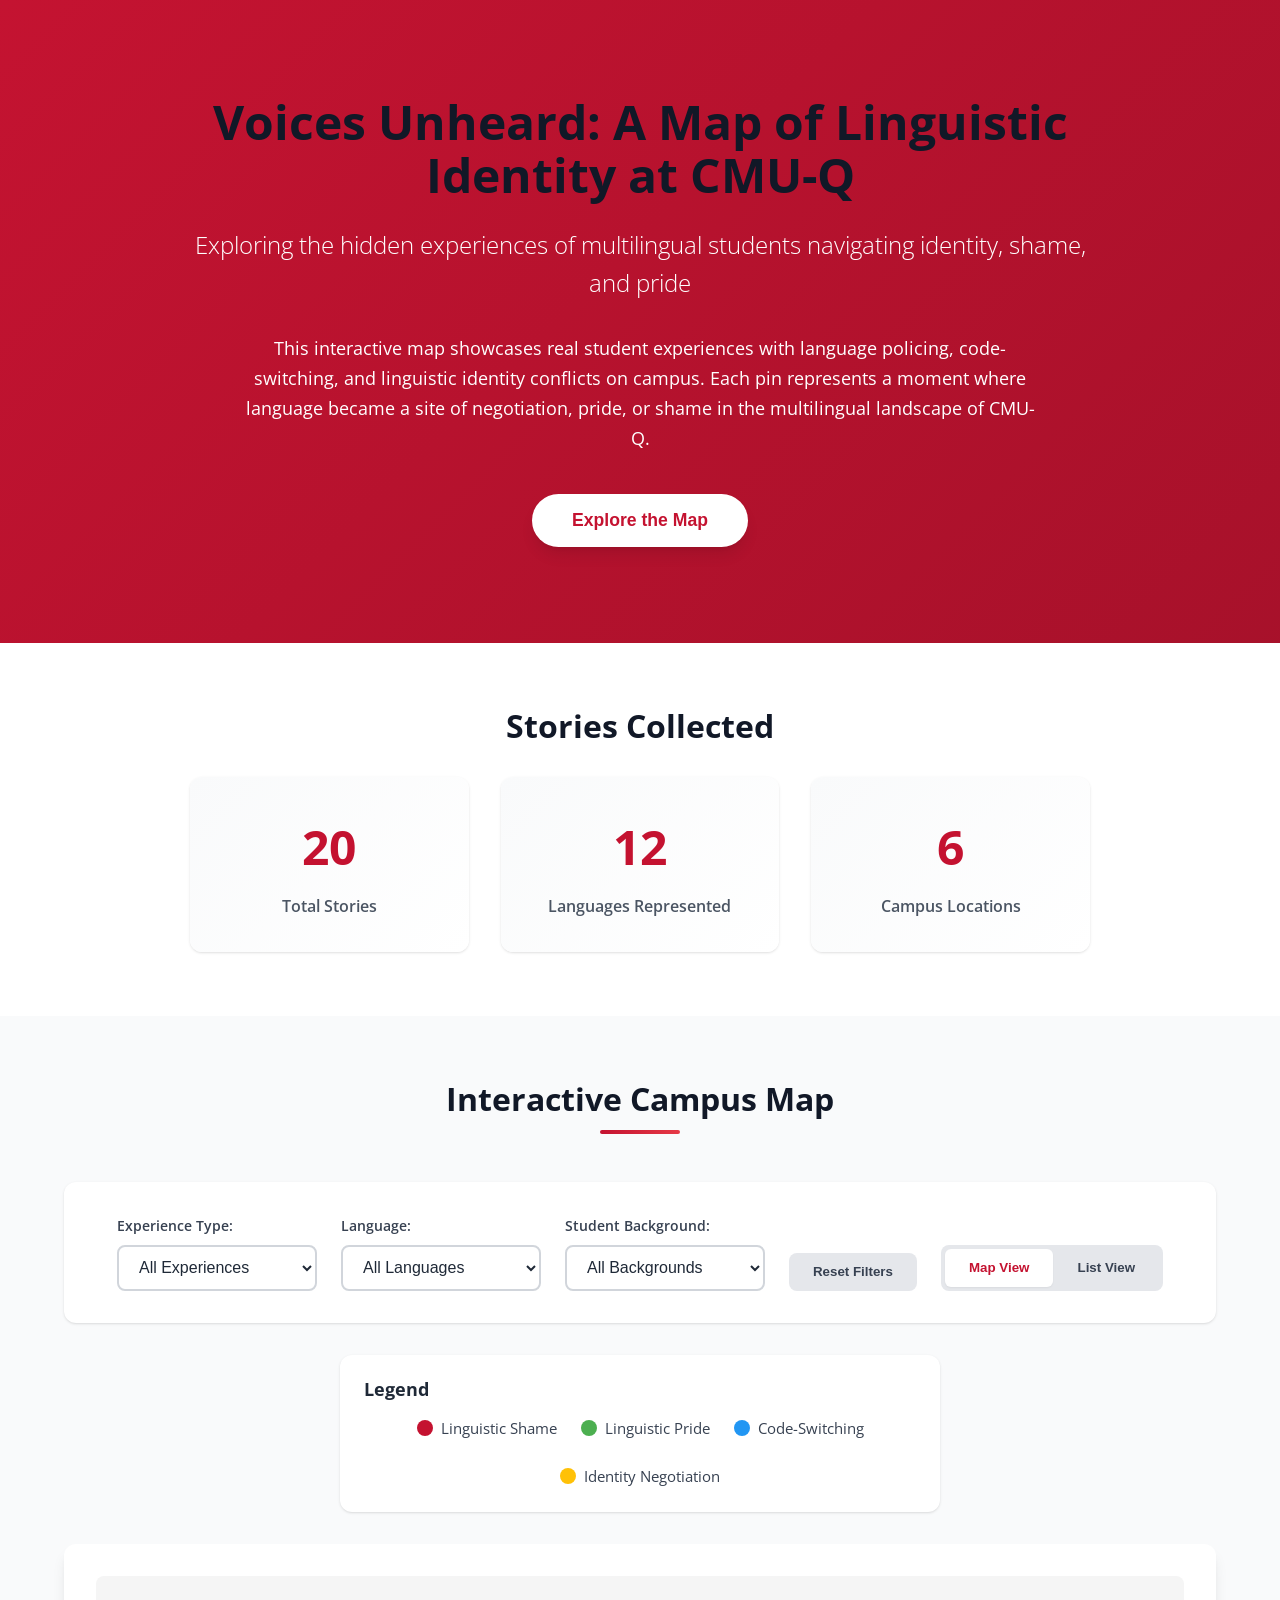
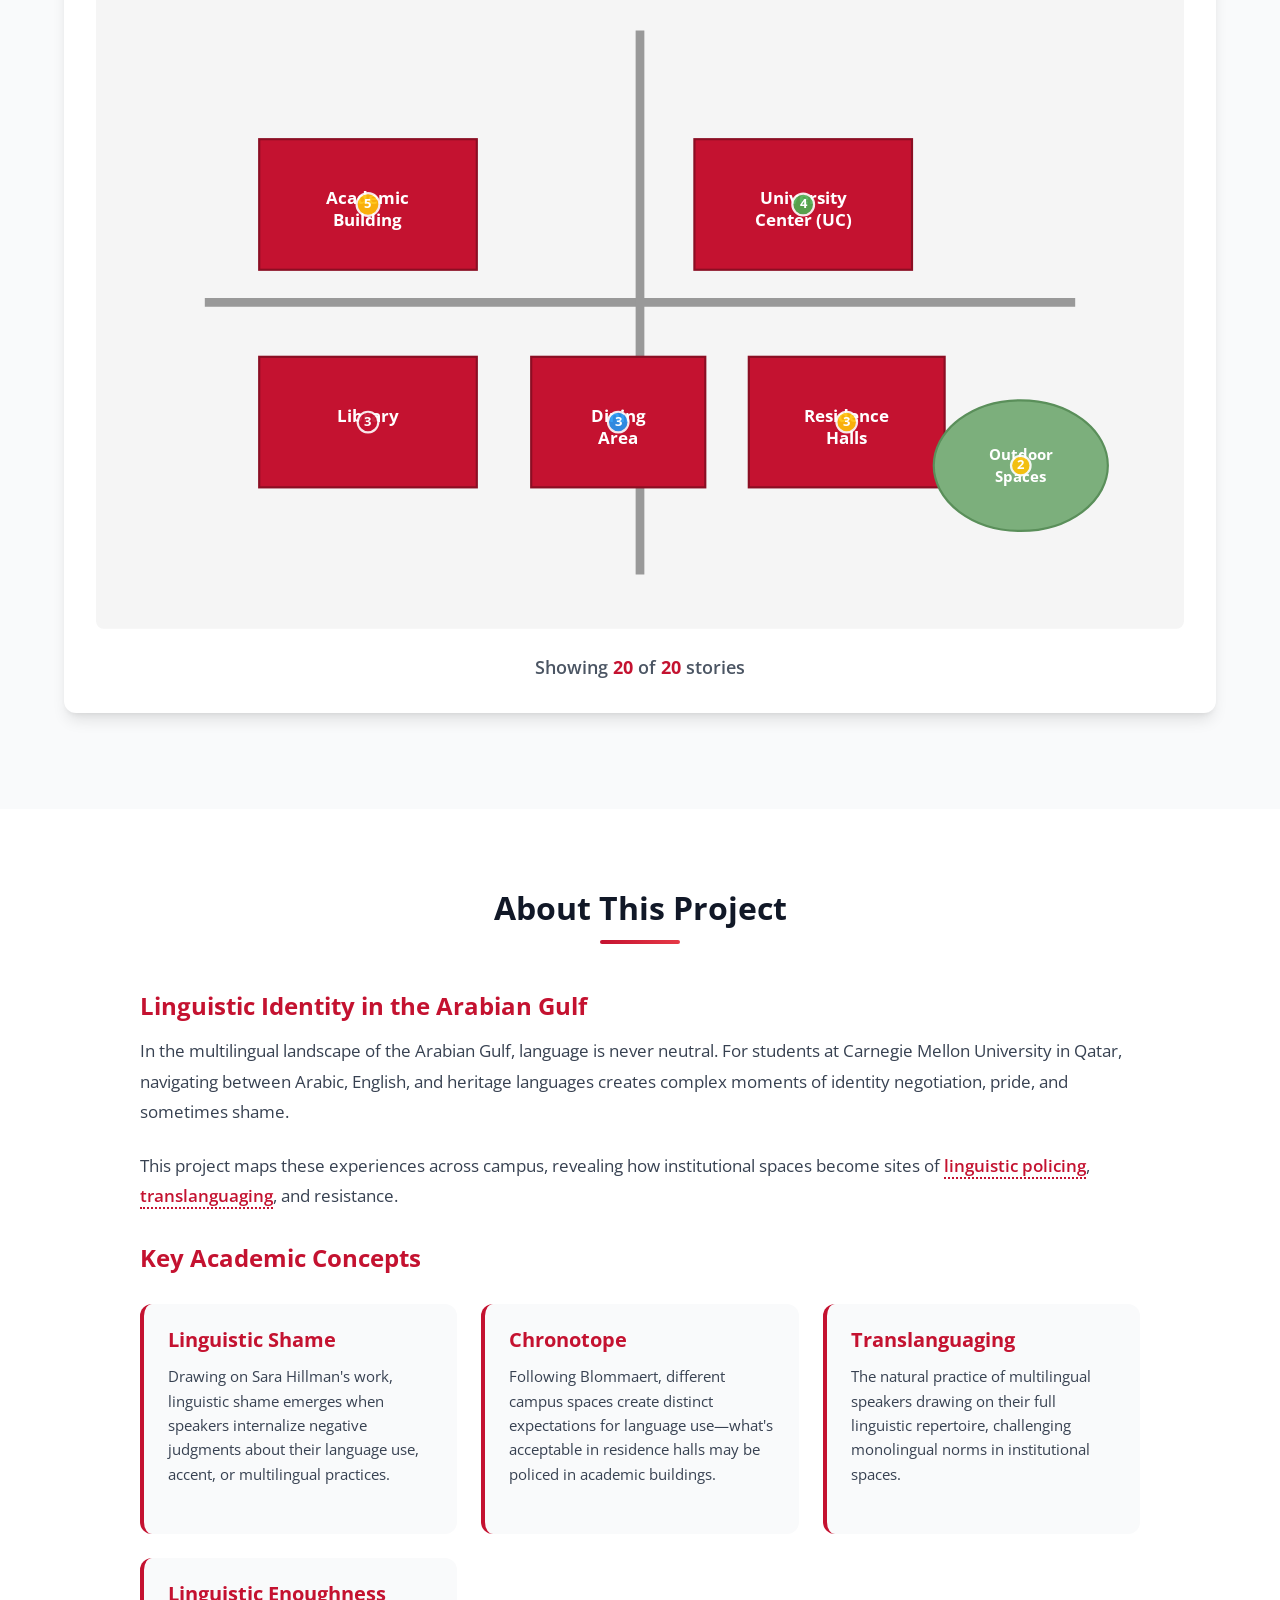
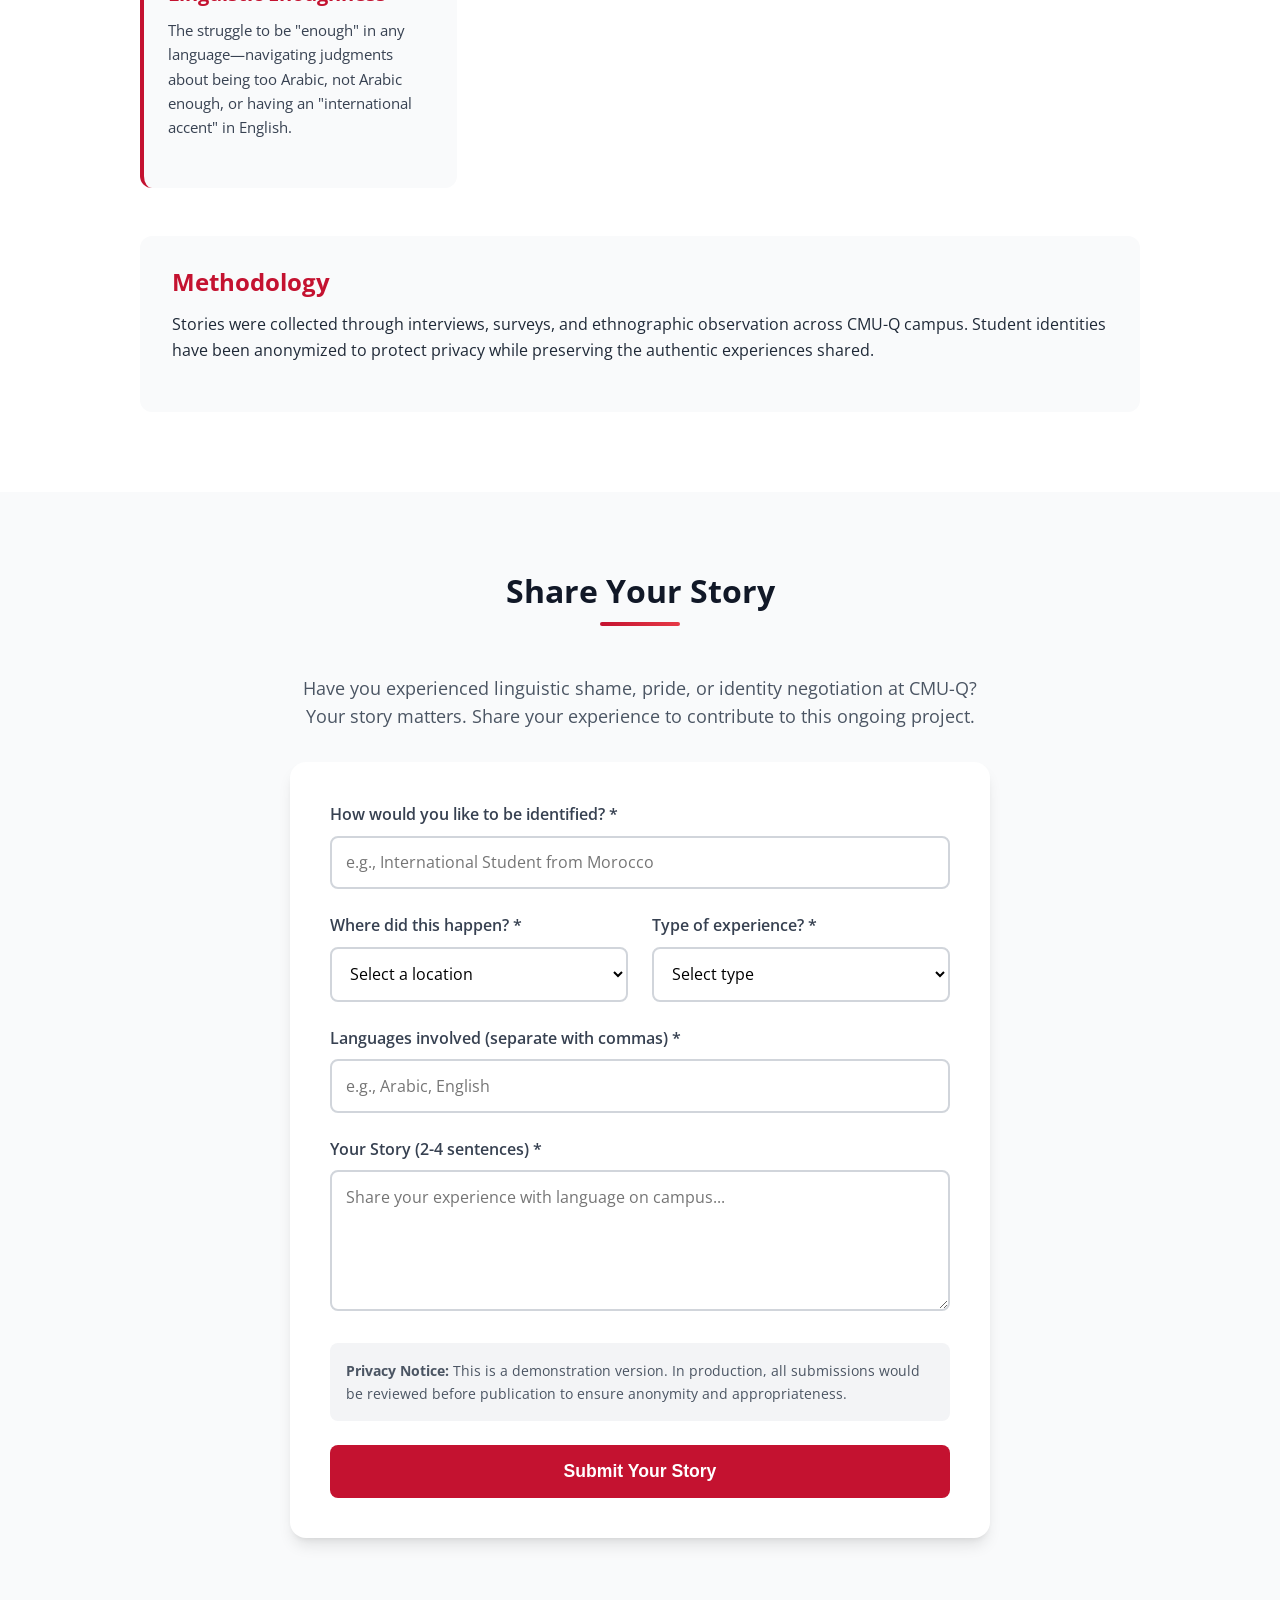
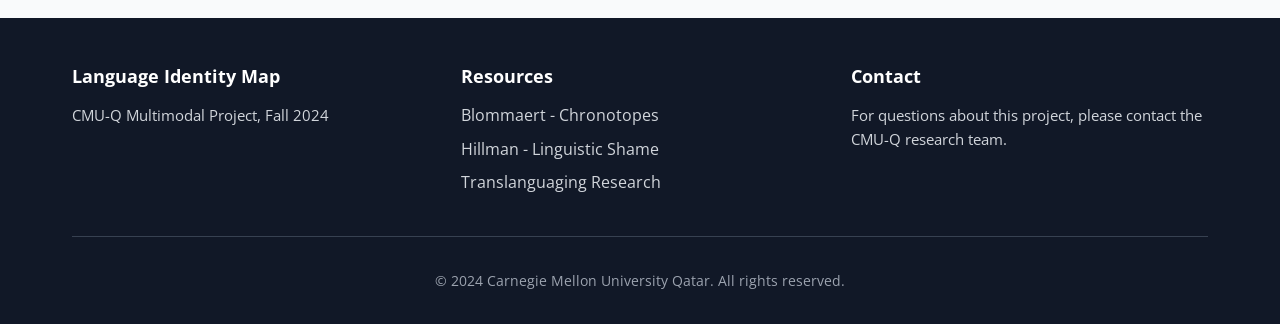
==== index.html @ 2e4d90fe "Add Language Identity Map web application for CMU-Q This interactive web application explores lingui" ====
<!DOCTYPE html>
<html lang="en">
<head>
    <meta charset="UTF-8">
    <meta name="viewport" content="width=device-width, initial-scale=1.0">
    <meta name="description" content="Interactive map exploring linguistic identity, shame, and pride among multilingual students at CMU-Q">
    <title>Language Identity Map - CMU-Q</title>
    <link rel="preconnect" href="https://fonts.googleapis.com">
    <link rel="preconnect" href="https://fonts.gstatic.com" crossorigin>
    <link href="https://fonts.googleapis.com/css2?family=Open+Sans:wght@300;400;600;700&display=swap" rel="stylesheet">
    <link rel="stylesheet" href="css/styles.css">
    <link rel="stylesheet" href="css/animations.css">
</head>
<body>
    <!-- Hero Section -->
    <header class="hero" id="hero">
        <div class="hero-content">
            <h1 class="hero-title fade-in">Voices Unheard: A Map of Linguistic Identity at CMU-Q</h1>
            <p class="hero-subtitle fade-in-delay-1">Exploring the hidden experiences of multilingual students navigating identity, shame, and pride</p>
            <p class="hero-description fade-in-delay-2">
                This interactive map showcases real student experiences with language policing, code-switching,
                and linguistic identity conflicts on campus. Each pin represents a moment where language became
                a site of negotiation, pride, or shame in the multilingual landscape of CMU-Q.
            </p>
            <button class="cta-button fade-in-delay-3" onclick="scrollToMap()" aria-label="Scroll to interactive map">
                Explore the Map
            </button>
        </div>
    </header>

    <!-- Statistics Dashboard -->
    <section class="stats-section">
        <div class="container">
            <h2>Stories Collected</h2>
            <div class="stats-grid">
                <div class="stat-card">
                    <div class="stat-number" id="totalStories">0</div>
                    <div class="stat-label">Total Stories</div>
                </div>
                <div class="stat-card">
                    <div class="stat-number" id="languagesCount">0</div>
                    <div class="stat-label">Languages Represented</div>
                </div>
                <div class="stat-card">
                    <div class="stat-number" id="locationsCount">0</div>
                    <div class="stat-label">Campus Locations</div>
                </div>
            </div>
        </div>
    </section>

    <!-- Main Map Section -->
    <section class="map-section" id="mapSection">
        <div class="container-full">
            <h2 class="section-title">Interactive Campus Map</h2>

            <!-- Filter Controls -->
            <div class="filter-controls">
                <div class="filter-group">
                    <label for="experienceFilter">Experience Type:</label>
                    <select id="experienceFilter" aria-label="Filter by experience type">
                        <option value="all">All Experiences</option>
                        <option value="Linguistic Shame">Linguistic Shame</option>
                        <option value="Linguistic Pride">Linguistic Pride</option>
                        <option value="Code-Switching">Code-Switching</option>
                        <option value="Identity Negotiation">Identity Negotiation</option>
                    </select>
                </div>

                <div class="filter-group">
                    <label for="languageFilter">Language:</label>
                    <select id="languageFilter" aria-label="Filter by language">
                        <option value="all">All Languages</option>
                        <option value="Arabic">Arabic</option>
                        <option value="English">English</option>
                        <option value="Multilingual">Multilingual</option>
                        <option value="Other">Other</option>
                    </select>
                </div>

                <div class="filter-group">
                    <label for="backgroundFilter">Student Background:</label>
                    <select id="backgroundFilter" aria-label="Filter by student background">
                        <option value="all">All Backgrounds</option>
                        <option value="International">International</option>
                        <option value="Qatari">Qatari National</option>
                        <option value="GCC">GCC National</option>
                    </select>
                </div>

                <button class="reset-filters" onclick="resetFilters()" aria-label="Reset all filters">
                    Reset Filters
                </button>

                <div class="view-toggle">
                    <button class="toggle-btn active" onclick="switchView('map')" id="mapViewBtn" aria-label="Map view">
                        Map View
                    </button>
                    <button class="toggle-btn" onclick="switchView('list')" id="listViewBtn" aria-label="List view">
                        List View
                    </button>
                </div>
            </div>

            <!-- Legend -->
            <div class="legend">
                <h3>Legend</h3>
                <div class="legend-items">
                    <div class="legend-item">
                        <span class="legend-dot shame"></span>
                        <span>Linguistic Shame</span>
                    </div>
                    <div class="legend-item">
                        <span class="legend-dot pride"></span>
                        <span>Linguistic Pride</span>
                    </div>
                    <div class="legend-item">
                        <span class="legend-dot switching"></span>
                        <span>Code-Switching</span>
                    </div>
                    <div class="legend-item">
                        <span class="legend-dot negotiation"></span>
                        <span>Identity Negotiation</span>
                    </div>
                </div>
            </div>

            <!-- Map Container -->
            <div class="map-container" id="mapView">
                <svg class="campus-map" viewBox="0 0 1000 600" xmlns="http://www.w3.org/2000/svg" role="img" aria-label="Interactive campus map of CMU-Q">
                    <!-- Background -->
                    <rect width="1000" height="600" fill="#f5f5f5"/>

                    <!-- Pathways -->
                    <path d="M 100 300 L 900 300" stroke="#999" stroke-width="8" fill="none"/>
                    <path d="M 500 50 L 500 550" stroke="#999" stroke-width="8" fill="none"/>

                    <!-- Academic Building -->
                    <g id="location-academic" class="map-location" data-location="Academic Building">
                        <rect x="150" y="150" width="200" height="120" fill="#C41230" stroke="#8B0E23" stroke-width="2"/>
                        <text x="250" y="210" fill="white" text-anchor="middle" font-size="16" font-weight="bold">Academic</text>
                        <text x="250" y="230" fill="white" text-anchor="middle" font-size="16" font-weight="bold">Building</text>
                    </g>

                    <!-- University Center (UC) -->
                    <g id="location-uc" class="map-location" data-location="University Center">
                        <rect x="550" y="150" width="200" height="120" fill="#C41230" stroke="#8B0E23" stroke-width="2"/>
                        <text x="650" y="210" fill="white" text-anchor="middle" font-size="16" font-weight="bold">University</text>
                        <text x="650" y="230" fill="white" text-anchor="middle" font-size="16" font-weight="bold">Center (UC)</text>
                    </g>

                    <!-- Library -->
                    <g id="location-library" class="map-location" data-location="Library">
                        <rect x="150" y="350" width="200" height="120" fill="#C41230" stroke="#8B0E23" stroke-width="2"/>
                        <text x="250" y="410" fill="white" text-anchor="middle" font-size="16" font-weight="bold">Library</text>
                    </g>

                    <!-- Dining Area -->
                    <g id="location-dining" class="map-location" data-location="Dining Area">
                        <rect x="400" y="350" width="160" height="120" fill="#C41230" stroke="#8B0E23" stroke-width="2"/>
                        <text x="480" y="410" fill="white" text-anchor="middle" font-size="16" font-weight="bold">Dining</text>
                        <text x="480" y="430" fill="white" text-anchor="middle" font-size="16" font-weight="bold">Area</text>
                    </g>

                    <!-- Residence Halls -->
                    <g id="location-residence" class="map-location" data-location="Residence Halls">
                        <rect x="600" y="350" width="180" height="120" fill="#C41230" stroke="#8B0E23" stroke-width="2"/>
                        <text x="690" y="410" fill="white" text-anchor="middle" font-size="16" font-weight="bold">Residence</text>
                        <text x="690" y="430" fill="white" text-anchor="middle" font-size="16" font-weight="bold">Halls</text>
                    </g>

                    <!-- Common Outdoor Spaces -->
                    <g id="location-outdoor" class="map-location" data-location="Common Outdoor Spaces">
                        <ellipse cx="850" cy="450" rx="80" ry="60" fill="#7CAF7C" stroke="#5A8F5A" stroke-width="2"/>
                        <text x="850" y="445" fill="white" text-anchor="middle" font-size="14" font-weight="bold">Outdoor</text>
                        <text x="850" y="465" fill="white" text-anchor="middle" font-size="14" font-weight="bold">Spaces</text>
                    </g>

                    <!-- Story pins will be added dynamically by JavaScript -->
                    <g id="story-pins"></g>
                </svg>

                <div class="results-counter" id="resultsCounter">
                    Showing <span id="filteredCount">0</span> of <span id="totalCount">0</span> stories
                </div>
            </div>

            <!-- List View -->
            <div class="list-container hidden" id="listView">
                <div class="story-list" id="storyList"></div>
            </div>
        </div>
    </section>

    <!-- About Section -->
    <section class="about-section" id="aboutSection">
        <div class="container">
            <h2 class="section-title">About This Project</h2>
            <div class="about-content">
                <div class="about-text">
                    <h3>Linguistic Identity in the Arabian Gulf</h3>
                    <p>
                        In the multilingual landscape of the Arabian Gulf, language is never neutral. For students at
                        Carnegie Mellon University in Qatar, navigating between Arabic, English, and heritage languages
                        creates complex moments of identity negotiation, pride, and sometimes shame.
                    </p>
                    <p>
                        This project maps these experiences across campus, revealing how institutional spaces become
                        sites of <span class="tooltip" data-term="linguistic-shame">linguistic policing<span class="tooltip-text">
                        The regulation and surveillance of language use, often resulting in feelings of inadequacy or shame
                        about one's linguistic practices (Hillman, 2019)</span></span>,
                        <span class="tooltip" data-term="translanguaging">translanguaging<span class="tooltip-text">
                        The dynamic practices of multilingual speakers who fluidly move between languages and linguistic
                        resources to communicate meaning</span></span>, and resistance.
                    </p>

                    <h3>Key Academic Concepts</h3>
                    <div class="concept-grid">
                        <div class="concept-card">
                            <h4>Linguistic Shame</h4>
                            <p>Drawing on Sara Hillman's work, linguistic shame emerges when speakers internalize
                            negative judgments about their language use, accent, or multilingual practices.</p>
                        </div>
                        <div class="concept-card">
                            <h4>Chronotope</h4>
                            <p>Following Blommaert, different campus spaces create distinct expectations for language
                            use—what's acceptable in residence halls may be policed in academic buildings.</p>
                        </div>
                        <div class="concept-card">
                            <h4>Translanguaging</h4>
                            <p>The natural practice of multilingual speakers drawing on their full linguistic repertoire,
                            challenging monolingual norms in institutional spaces.</p>
                        </div>
                        <div class="concept-card">
                            <h4>Linguistic Enoughness</h4>
                            <p>The struggle to be "enough" in any language—navigating judgments about being too Arabic,
                            not Arabic enough, or having an "international accent" in English.</p>
                        </div>
                    </div>
                </div>

                <div class="methodology">
                    <h3>Methodology</h3>
                    <p>
                        Stories were collected through interviews, surveys, and ethnographic observation across
                        CMU-Q campus. Student identities have been anonymized to protect privacy while preserving
                        the authentic experiences shared.
                    </p>
                </div>
            </div>
        </div>
    </section>

    <!-- Contribution Section -->
    <section class="contribution-section" id="contributionSection">
        <div class="container">
            <h2 class="section-title">Share Your Story</h2>
            <p class="section-description">
                Have you experienced linguistic shame, pride, or identity negotiation at CMU-Q?
                Your story matters. Share your experience to contribute to this ongoing project.
            </p>

            <form class="contribution-form" id="contributionForm">
                <div class="form-group">
                    <label for="studentProfile">How would you like to be identified? *</label>
                    <input type="text" id="studentProfile" name="studentProfile"
                           placeholder="e.g., International Student from Morocco" required
                           aria-required="true">
                </div>

                <div class="form-row">
                    <div class="form-group">
                        <label for="location">Where did this happen? *</label>
                        <select id="location" name="location" required aria-required="true">
                            <option value="">Select a location</option>
                            <option value="Academic Building">Academic Building</option>
                            <option value="University Center">University Center (UC)</option>
                            <option value="Library">Library</option>
                            <option value="Dining Area">Dining Area</option>
                            <option value="Residence Halls">Residence Halls</option>
                            <option value="Common Outdoor Spaces">Common Outdoor Spaces</option>
                        </select>
                    </div>

                    <div class="form-group">
                        <label for="experienceType">Type of experience? *</label>
                        <select id="experienceType" name="experienceType" required aria-required="true">
                            <option value="">Select type</option>
                            <option value="Linguistic Shame">Linguistic Shame</option>
                            <option value="Linguistic Pride">Linguistic Pride</option>
                            <option value="Code-Switching">Code-Switching</option>
                            <option value="Identity Negotiation">Identity Negotiation</option>
                        </select>
                    </div>
                </div>

                <div class="form-group">
                    <label for="languages">Languages involved (separate with commas) *</label>
                    <input type="text" id="languages" name="languages"
                           placeholder="e.g., Arabic, English" required
                           aria-required="true">
                </div>

                <div class="form-group">
                    <label for="story">Your Story (2-4 sentences) *</label>
                    <textarea id="story" name="story" rows="5"
                              placeholder="Share your experience with language on campus..."
                              required aria-required="true"></textarea>
                </div>

                <div class="privacy-notice">
                    <p><strong>Privacy Notice:</strong> This is a demonstration version. In production, all submissions
                    would be reviewed before publication to ensure anonymity and appropriateness.</p>
                </div>

                <button type="submit" class="submit-button">Submit Your Story</button>
            </form>

            <div class="success-message hidden" id="successMessage">
                <p>✓ Thank you for sharing your story! Your submission has been recorded (demo mode).</p>
            </div>
        </div>
    </section>

    <!-- Story Modal -->
    <div class="modal-overlay hidden" id="modalOverlay" role="dialog" aria-modal="true" aria-labelledby="modalTitle">
        <div class="modal-content">
            <button class="modal-close" onclick="closeModal()" aria-label="Close modal">&times;</button>

            <div class="modal-body" id="modalBody">
                <!-- Story content will be inserted here -->
            </div>

            <div class="modal-navigation">
                <button class="nav-button" id="prevStoryBtn" onclick="navigateStory(-1)" aria-label="Previous story">
                    ← Previous
                </button>
                <span class="story-counter" id="storyCounter">1 of 1</span>
                <button class="nav-button" id="nextStoryBtn" onclick="navigateStory(1)" aria-label="Next story">
                    Next →
                </button>
            </div>
        </div>
    </div>

    <!-- Academic Concept Tooltip -->
    <div class="concept-tooltip hidden" id="conceptTooltip"></div>

    <!-- Footer -->
    <footer class="footer">
        <div class="container">
            <div class="footer-content">
                <div class="footer-section">
                    <h3>Language Identity Map</h3>
                    <p>CMU-Q Multimodal Project, Fall 2024</p>
                </div>
                <div class="footer-section">
                    <h3>Resources</h3>
                    <ul>
                        <li><a href="#" aria-label="Link to Blommaert's work">Blommaert - Chronotopes</a></li>
                        <li><a href="#" aria-label="Link to Hillman's work">Hillman - Linguistic Shame</a></li>
                        <li><a href="#" aria-label="Link to translanguaging research">Translanguaging Research</a></li>
                    </ul>
                </div>
                <div class="footer-section">
                    <h3>Contact</h3>
                    <p>For questions about this project, please contact the CMU-Q research team.</p>
                </div>
            </div>
            <div class="footer-bottom">
                <p>&copy; 2024 Carnegie Mellon University Qatar. All rights reserved.</p>
            </div>
        </div>
    </footer>

    <!-- Scripts -->
    <script src="js/data.js"></script>
    <script src="js/map.js"></script>
    <script src="js/main.js"></script>
</body>
</html>
---- css/styles.css ----
/**
 * Language Identity Map - Main Styles
 * CMU-Q Multimodal Project
 */

/* ===== CSS Variables ===== */
:root {
    --cmu-red: #C41230;
    --cmu-red-dark: #8B0E23;
    --cmu-red-light: #E63946;
    --pride-green: #4CAF50;
    --switching-blue: #2196F3;
    --negotiation-yellow: #FFC107;
    --gray-50: #F9FAFB;
    --gray-100: #F3F4F6;
    --gray-200: #E5E7EB;
    --gray-300: #D1D5DB;
    --gray-400: #9CA3AF;
    --gray-500: #6B7280;
    --gray-600: #4B5563;
    --gray-700: #374151;
    --gray-800: #1F2937;
    --gray-900: #111827;
    --white: #FFFFFF;
    --shadow-sm: 0 1px 2px 0 rgb(0 0 0 / 0.05);
    --shadow: 0 1px 3px 0 rgb(0 0 0 / 0.1), 0 1px 2px -1px rgb(0 0 0 / 0.1);
    --shadow-md: 0 4px 6px -1px rgb(0 0 0 / 0.1), 0 2px 4px -2px rgb(0 0 0 / 0.1);
    --shadow-lg: 0 10px 15px -3px rgb(0 0 0 / 0.1), 0 4px 6px -4px rgb(0 0 0 / 0.1);
    --shadow-xl: 0 20px 25px -5px rgb(0 0 0 / 0.1), 0 8px 10px -6px rgb(0 0 0 / 0.1);
}

/* ===== Reset & Base Styles ===== */
* {
    margin: 0;
    padding: 0;
    box-sizing: border-box;
}

html {
    scroll-behavior: smooth;
    font-size: 16px;
}

body {
    font-family: 'Open Sans', -apple-system, BlinkMacSystemFont, 'Segoe UI', Roboto, sans-serif;
    line-height: 1.6;
    color: var(--gray-800);
    background-color: var(--gray-50);
    overflow-x: hidden;
}

a {
    color: var(--cmu-red);
    text-decoration: none;
    transition: color 0.3s ease;
}

a:hover {
    color: var(--cmu-red-dark);
}

a:focus {
    outline: 2px solid var(--cmu-red);
    outline-offset: 2px;
}

/* ===== Typography ===== */
h1, h2, h3, h4, h5, h6 {
    font-weight: 700;
    line-height: 1.2;
    margin-bottom: 1rem;
    color: var(--gray-900);
}

h1 {
    font-size: 2.5rem;
}

h2 {
    font-size: 2rem;
}

h3 {
    font-size: 1.5rem;
}

h4 {
    font-size: 1.25rem;
}

p {
    margin-bottom: 1rem;
}

/* ===== Containers ===== */
.container {
    max-width: 1200px;
    margin: 0 auto;
    padding: 0 2rem;
}

.container-full {
    max-width: 1400px;
    margin: 0 auto;
    padding: 0 2rem;
}

/* ===== Utility Classes ===== */
.hidden {
    display: none !important;
}

.section-title {
    text-align: center;
    margin-bottom: 3rem;
    color: var(--gray-900);
    position: relative;
    padding-bottom: 1rem;
}

.section-title::after {
    content: '';
    position: absolute;
    bottom: 0;
    left: 50%;
    transform: translateX(-50%);
    width: 80px;
    height: 4px;
    background: linear-gradient(90deg, var(--cmu-red), var(--cmu-red-light));
    border-radius: 2px;
}

.section-description {
    text-align: center;
    max-width: 700px;
    margin: 0 auto 2rem;
    font-size: 1.1rem;
    color: var(--gray-600);
}

/* ===== Hero Section ===== */
.hero {
    background: linear-gradient(135deg, var(--cmu-red) 0%, var(--cmu-red-dark) 100%);
    color: var(--white);
    padding: 6rem 2rem;
    text-align: center;
    min-height: 70vh;
    display: flex;
    align-items: center;
    justify-content: center;
    position: relative;
    overflow: hidden;
}

.hero::before {
    content: '';
    position: absolute;
    top: 0;
    left: 0;
    right: 0;
    bottom: 0;
    background: url('data:image/svg+xml,<svg xmlns="http://www.w3.org/2000/svg" viewBox="0 0 1200 600"><rect fill="rgba(255,255,255,0.03)" width="100%" height="100%"/></svg>');
    opacity: 0.1;
}

.hero-content {
    max-width: 900px;
    position: relative;
    z-index: 1;
}

.hero-title {
    font-size: 3rem;
    margin-bottom: 1.5rem;
    font-weight: 700;
    line-height: 1.1;
}

.hero-subtitle {
    font-size: 1.5rem;
    margin-bottom: 2rem;
    font-weight: 300;
    opacity: 0.95;
}

.hero-description {
    font-size: 1.1rem;
    margin-bottom: 2.5rem;
    line-height: 1.7;
    opacity: 0.9;
    max-width: 800px;
    margin-left: auto;
    margin-right: auto;
}

.cta-button {
    background-color: var(--white);
    color: var(--cmu-red);
    padding: 1rem 2.5rem;
    font-size: 1.1rem;
    font-weight: 600;
    border: none;
    border-radius: 50px;
    cursor: pointer;
    transition: all 0.3s ease;
    box-shadow: var(--shadow-lg);
}

.cta-button:hover {
    transform: translateY(-2px);
    box-shadow: var(--shadow-xl);
    background-color: var(--gray-100);
}

.cta-button:focus {
    outline: 2px solid var(--white);
    outline-offset: 4px;
}

/* ===== Statistics Section ===== */
.stats-section {
    background-color: var(--white);
    padding: 4rem 2rem;
    box-shadow: var(--shadow-sm);
}

.stats-section h2 {
    text-align: center;
    margin-bottom: 2rem;
}

.stats-grid {
    display: grid;
    grid-template-columns: repeat(auto-fit, minmax(200px, 1fr));
    gap: 2rem;
    max-width: 900px;
    margin: 0 auto;
}

.stat-card {
    text-align: center;
    padding: 2rem;
    background: linear-gradient(135deg, var(--gray-50), var(--white));
    border-radius: 12px;
    box-shadow: var(--shadow);
    transition: transform 0.3s ease, box-shadow 0.3s ease;
}

.stat-card:hover {
    transform: translateY(-5px);
    box-shadow: var(--shadow-lg);
}

.stat-number {
    font-size: 3rem;
    font-weight: 700;
    color: var(--cmu-red);
    margin-bottom: 0.5rem;
}

.stat-label {
    font-size: 1rem;
    color: var(--gray-600);
    font-weight: 600;
}

/* ===== Map Section ===== */
.map-section {
    padding: 4rem 2rem;
    background-color: var(--gray-50);
}

/* Filter Controls */
.filter-controls {
    display: flex;
    flex-wrap: wrap;
    gap: 1.5rem;
    align-items: flex-end;
    justify-content: center;
    margin-bottom: 2rem;
    padding: 2rem;
    background-color: var(--white);
    border-radius: 12px;
    box-shadow: var(--shadow);
}

.filter-group {
    display: flex;
    flex-direction: column;
    gap: 0.5rem;
}

.filter-group label {
    font-size: 0.9rem;
    font-weight: 600;
    color: var(--gray-700);
}

.filter-group select {
    padding: 0.7rem 1rem;
    border: 2px solid var(--gray-300);
    border-radius: 8px;
    font-size: 1rem;
    background-color: var(--white);
    color: var(--gray-800);
    cursor: pointer;
    transition: border-color 0.3s ease;
    min-width: 200px;
}

.filter-group select:focus {
    outline: none;
    border-color: var(--cmu-red);
}

.reset-filters {
    padding: 0.7rem 1.5rem;
    background-color: var(--gray-200);
    color: var(--gray-700);
    border: none;
    border-radius: 8px;
    font-weight: 600;
    cursor: pointer;
    transition: all 0.3s ease;
}

.reset-filters:hover {
    background-color: var(--gray-300);
}

.view-toggle {
    display: flex;
    gap: 0;
    background-color: var(--gray-200);
    border-radius: 8px;
    padding: 0.25rem;
}

.toggle-btn {
    padding: 0.7rem 1.5rem;
    border: none;
    background-color: transparent;
    color: var(--gray-700);
    font-weight: 600;
    cursor: pointer;
    border-radius: 6px;
    transition: all 0.3s ease;
}

.toggle-btn.active {
    background-color: var(--white);
    color: var(--cmu-red);
    box-shadow: var(--shadow-sm);
}

/* Legend */
.legend {
    background-color: var(--white);
    padding: 1.5rem;
    border-radius: 12px;
    box-shadow: var(--shadow);
    margin-bottom: 2rem;
    max-width: 600px;
    margin-left: auto;
    margin-right: auto;
}

.legend h3 {
    font-size: 1.1rem;
    margin-bottom: 1rem;
    color: var(--gray-800);
}

.legend-items {
    display: flex;
    flex-wrap: wrap;
    gap: 1.5rem;
    justify-content: center;
}

.legend-item {
    display: flex;
    align-items: center;
    gap: 0.5rem;
    font-size: 0.95rem;
    color: var(--gray-700);
}

.legend-dot {
    width: 16px;
    height: 16px;
    border-radius: 50%;
    display: inline-block;
}

.legend-dot.shame {
    background-color: var(--cmu-red);
}

.legend-dot.pride {
    background-color: var(--pride-green);
}

.legend-dot.switching {
    background-color: var(--switching-blue);
}

.legend-dot.negotiation {
    background-color: var(--negotiation-yellow);
}

/* Map Container */
.map-container {
    background-color: var(--white);
    border-radius: 12px;
    box-shadow: var(--shadow-lg);
    padding: 2rem;
    margin-bottom: 2rem;
}

.campus-map {
    width: 100%;
    max-width: 1200px;
    height: auto;
    margin: 0 auto;
    display: block;
    border-radius: 8px;
}

.map-location {
    cursor: pointer;
    transition: all 0.3s ease;
}

.map-location:hover rect,
.map-location:hover ellipse {
    filter: brightness(1.1);
    stroke-width: 4;
}

.map-location:focus {
    outline: 3px solid var(--cmu-red);
    outline-offset: 2px;
}

/* Story Pins */
.story-pin {
    cursor: pointer;
    transition: all 0.3s ease;
}

.story-pin circle {
    transition: all 0.3s ease;
}

.story-pin:hover circle {
    r: 12;
    filter: brightness(1.2);
}

.story-pin text {
    pointer-events: none;
}

/* Results Counter */
.results-counter {
    text-align: center;
    margin-top: 1.5rem;
    font-size: 1.1rem;
    color: var(--gray-600);
    font-weight: 600;
}

.results-counter span {
    color: var(--cmu-red);
    font-weight: 700;
}

/* ===== List View ===== */
.list-container {
    background-color: var(--white);
    border-radius: 12px;
    box-shadow: var(--shadow-lg);
    padding: 2rem;
}

.story-list {
    display: grid;
    grid-template-columns: repeat(auto-fill, minmax(350px, 1fr));
    gap: 1.5rem;
}

.story-card {
    background-color: var(--white);
    border: 2px solid var(--gray-200);
    border-radius: 12px;
    padding: 1.5rem;
    cursor: pointer;
    transition: all 0.3s ease;
    position: relative;
    overflow: hidden;
}

.story-card::before {
    content: '';
    position: absolute;
    top: 0;
    left: 0;
    width: 4px;
    height: 100%;
    background-color: var(--cmu-red);
    transition: width 0.3s ease;
}

.story-card.pride::before {
    background-color: var(--pride-green);
}

.story-card.switching::before {
    background-color: var(--switching-blue);
}

.story-card.negotiation::before {
    background-color: var(--negotiation-yellow);
}

.story-card:hover {
    transform: translateY(-3px);
    box-shadow: var(--shadow-lg);
    border-color: var(--gray-300);
}

.story-card:hover::before {
    width: 8px;
}

.story-card-header {
    margin-bottom: 1rem;
}

.story-profile {
    font-weight: 600;
    color: var(--gray-800);
    margin-bottom: 0.5rem;
}

.story-meta {
    display: flex;
    flex-wrap: wrap;
    gap: 0.5rem;
    margin-bottom: 1rem;
}

.story-tag {
    display: inline-block;
    padding: 0.25rem 0.75rem;
    background-color: var(--gray-100);
    color: var(--gray-700);
    border-radius: 20px;
    font-size: 0.85rem;
    font-weight: 600;
}

.story-tag.type {
    background-color: var(--cmu-red);
    color: var(--white);
}

.story-tag.type.pride {
    background-color: var(--pride-green);
}

.story-tag.type.switching {
    background-color: var(--switching-blue);
}

.story-tag.type.negotiation {
    background-color: var(--negotiation-yellow);
    color: var(--gray-800);
}

.story-location {
    font-size: 0.9rem;
    color: var(--gray-500);
    margin-bottom: 1rem;
    display: flex;
    align-items: center;
    gap: 0.5rem;
}

.story-text {
    font-size: 0.95rem;
    color: var(--gray-700);
    line-height: 1.6;
}

/* ===== Modal ===== */
.modal-overlay {
    position: fixed;
    top: 0;
    left: 0;
    right: 0;
    bottom: 0;
    background-color: rgba(0, 0, 0, 0.7);
    display: flex;
    align-items: center;
    justify-content: center;
    z-index: 1000;
    padding: 2rem;
}

.modal-content {
    background-color: var(--white);
    border-radius: 16px;
    max-width: 700px;
    width: 100%;
    max-height: 90vh;
    overflow-y: auto;
    position: relative;
    box-shadow: var(--shadow-xl);
}

.modal-close {
    position: absolute;
    top: 1rem;
    right: 1rem;
    background: none;
    border: none;
    font-size: 2rem;
    color: var(--gray-400);
    cursor: pointer;
    width: 40px;
    height: 40px;
    display: flex;
    align-items: center;
    justify-content: center;
    border-radius: 50%;
    transition: all 0.3s ease;
}

.modal-close:hover {
    background-color: var(--gray-100);
    color: var(--gray-700);
}

.modal-body {
    padding: 2.5rem;
}

.modal-profile {
    font-size: 1.2rem;
    font-weight: 700;
    color: var(--gray-900);
    margin-bottom: 1rem;
}

.modal-meta {
    display: flex;
    flex-wrap: wrap;
    gap: 0.75rem;
    margin-bottom: 1.5rem;
}

.modal-story {
    font-size: 1.1rem;
    line-height: 1.8;
    color: var(--gray-800);
    margin-bottom: 1.5rem;
    padding: 1.5rem;
    background-color: var(--gray-50);
    border-radius: 8px;
    border-left: 4px solid var(--cmu-red);
}

.modal-concept {
    font-size: 0.95rem;
    color: var(--gray-600);
    font-style: italic;
    padding: 1rem;
    background-color: var(--gray-100);
    border-radius: 8px;
}

.modal-navigation {
    display: flex;
    align-items: center;
    justify-content: space-between;
    padding: 1.5rem 2.5rem;
    border-top: 1px solid var(--gray-200);
    background-color: var(--gray-50);
}

.nav-button {
    padding: 0.75rem 1.5rem;
    background-color: var(--cmu-red);
    color: var(--white);
    border: none;
    border-radius: 8px;
    font-weight: 600;
    cursor: pointer;
    transition: all 0.3s ease;
}

.nav-button:hover:not(:disabled) {
    background-color: var(--cmu-red-dark);
    transform: translateX(0);
}

.nav-button:disabled {
    opacity: 0.3;
    cursor: not-allowed;
}

.story-counter {
    font-size: 0.95rem;
    color: var(--gray-600);
    font-weight: 600;
}

/* ===== About Section ===== */
.about-section {
    padding: 5rem 2rem;
    background-color: var(--white);
}

.about-content {
    max-width: 1000px;
    margin: 0 auto;
}

.about-text h3 {
    color: var(--cmu-red);
    margin-top: 2rem;
    margin-bottom: 1rem;
}

.about-text p {
    font-size: 1.05rem;
    line-height: 1.8;
    color: var(--gray-700);
    margin-bottom: 1.5rem;
}

/* Tooltip */
.tooltip {
    position: relative;
    color: var(--cmu-red);
    font-weight: 600;
    border-bottom: 2px dotted var(--cmu-red);
    cursor: help;
}

.tooltip-text {
    visibility: hidden;
    width: 300px;
    background-color: var(--gray-900);
    color: var(--white);
    text-align: left;
    border-radius: 8px;
    padding: 1rem;
    position: absolute;
    z-index: 100;
    bottom: 125%;
    left: 50%;
    margin-left: -150px;
    opacity: 0;
    transition: opacity 0.3s ease;
    font-size: 0.9rem;
    line-height: 1.5;
    font-weight: 400;
    box-shadow: var(--shadow-xl);
}

.tooltip-text::after {
    content: "";
    position: absolute;
    top: 100%;
    left: 50%;
    margin-left: -5px;
    border-width: 5px;
    border-style: solid;
    border-color: var(--gray-900) transparent transparent transparent;
}

.tooltip:hover .tooltip-text {
    visibility: visible;
    opacity: 1;
}

/* Concept Grid */
.concept-grid {
    display: grid;
    grid-template-columns: repeat(auto-fit, minmax(250px, 1fr));
    gap: 1.5rem;
    margin-top: 2rem;
}

.concept-card {
    background-color: var(--gray-50);
    padding: 1.5rem;
    border-radius: 12px;
    border-left: 4px solid var(--cmu-red);
    transition: all 0.3s ease;
}

.concept-card:hover {
    transform: translateY(-3px);
    box-shadow: var(--shadow-md);
}

.concept-card h4 {
    color: var(--cmu-red);
    margin-bottom: 0.75rem;
}

.concept-card p {
    font-size: 0.95rem;
    color: var(--gray-700);
    line-height: 1.6;
}

.methodology {
    margin-top: 3rem;
    padding: 2rem;
    background-color: var(--gray-50);
    border-radius: 12px;
}

.methodology h3 {
    color: var(--cmu-red);
    margin-bottom: 1rem;
}

/* ===== Contribution Section ===== */
.contribution-section {
    padding: 5rem 2rem;
    background-color: var(--gray-50);
}

.contribution-form {
    max-width: 700px;
    margin: 0 auto;
    background-color: var(--white);
    padding: 2.5rem;
    border-radius: 16px;
    box-shadow: var(--shadow-lg);
}

.form-group {
    margin-bottom: 1.5rem;
}

.form-row {
    display: grid;
    grid-template-columns: 1fr 1fr;
    gap: 1.5rem;
}

.form-group label {
    display: block;
    margin-bottom: 0.5rem;
    font-weight: 600;
    color: var(--gray-700);
}

.form-group input,
.form-group select,
.form-group textarea {
    width: 100%;
    padding: 0.85rem;
    border: 2px solid var(--gray-300);
    border-radius: 8px;
    font-size: 1rem;
    font-family: inherit;
    transition: border-color 0.3s ease;
    background-color: var(--white);
}

.form-group input:focus,
.form-group select:focus,
.form-group textarea:focus {
    outline: none;
    border-color: var(--cmu-red);
}

.form-group textarea {
    resize: vertical;
    min-height: 120px;
}

.privacy-notice {
    background-color: var(--gray-100);
    padding: 1rem;
    border-radius: 8px;
    margin-bottom: 1.5rem;
}

.privacy-notice p {
    font-size: 0.9rem;
    color: var(--gray-600);
    margin: 0;
}

.submit-button {
    width: 100%;
    padding: 1rem;
    background-color: var(--cmu-red);
    color: var(--white);
    border: none;
    border-radius: 8px;
    font-size: 1.1rem;
    font-weight: 600;
    cursor: pointer;
    transition: all 0.3s ease;
}

.submit-button:hover {
    background-color: var(--cmu-red-dark);
    transform: translateY(-2px);
    box-shadow: var(--shadow-lg);
}

.success-message {
    max-width: 700px;
    margin: 2rem auto 0;
    padding: 1.5rem;
    background-color: var(--pride-green);
    color: var(--white);
    border-radius: 8px;
    text-align: center;
    font-weight: 600;
    box-shadow: var(--shadow-md);
}

/* ===== Footer ===== */
.footer {
    background-color: var(--gray-900);
    color: var(--gray-300);
    padding: 3rem 2rem 1rem;
}

.footer-content {
    display: grid;
    grid-template-columns: repeat(auto-fit, minmax(250px, 1fr));
    gap: 2rem;
    max-width: 1200px;
    margin: 0 auto 2rem;
}

.footer-section h3 {
    color: var(--white);
    font-size: 1.1rem;
    margin-bottom: 1rem;
}

.footer-section p {
    font-size: 0.95rem;
    line-height: 1.6;
}

.footer-section ul {
    list-style: none;
}

.footer-section ul li {
    margin-bottom: 0.5rem;
}

.footer-section a {
    color: var(--gray-300);
    transition: color 0.3s ease;
}

.footer-section a:hover {
    color: var(--cmu-red-light);
}

.footer-bottom {
    text-align: center;
    padding-top: 2rem;
    border-top: 1px solid var(--gray-700);
}

.footer-bottom p {
    font-size: 0.9rem;
    color: var(--gray-400);
}

/* ===== Responsive Design ===== */
@media (max-width: 1024px) {
    .hero-title {
        font-size: 2.5rem;
    }

    .hero-subtitle {
        font-size: 1.3rem;
    }
}

@media (max-width: 768px) {
    .hero {
        padding: 4rem 1.5rem;
        min-height: 60vh;
    }

    .hero-title {
        font-size: 2rem;
    }

    .hero-subtitle {
        font-size: 1.1rem;
    }

    .hero-description {
        font-size: 1rem;
    }

    .stats-grid {
        grid-template-columns: 1fr;
        gap: 1rem;
    }

    .filter-controls {
        flex-direction: column;
        align-items: stretch;
    }

    .filter-group select {
        min-width: 100%;
    }

    .form-row {
        grid-template-columns: 1fr;
    }

    .story-list {
        grid-template-columns: 1fr;
    }

    .concept-grid {
        grid-template-columns: 1fr;
    }

    .modal-content {
        margin: 1rem;
    }

    .modal-body {
        padding: 2rem 1.5rem;
    }

    .modal-navigation {
        flex-direction: column;
        gap: 1rem;
        padding: 1rem;
    }

    .nav-button {
        width: 100%;
    }

    h1 {
        font-size: 2rem;
    }

    h2 {
        font-size: 1.75rem;
    }
}

@media (max-width: 480px) {
    .container,
    .container-full {
        padding: 0 1rem;
    }

    .hero-title {
        font-size: 1.75rem;
    }

    .cta-button {
        padding: 0.85rem 2rem;
        font-size: 1rem;
    }

    .section-title {
        font-size: 1.5rem;
    }
}

/* ===== Accessibility ===== */
@media (prefers-reduced-motion: reduce) {
    *,
    *::before,
    *::after {
        animation-duration: 0.01ms !important;
        animation-iteration-count: 1 !important;
        transition-duration: 0.01ms !important;
    }
}

/* Focus visible for keyboard navigation */
*:focus-visible {
    outline: 2px solid var(--cmu-red);
    outline-offset: 2px;
}

/* High contrast mode support */
@media (prefers-contrast: high) {
    :root {
        --gray-300: #999;
        --gray-400: #777;
    }
}
---- css/animations.css ----
/**
 * Language Identity Map - Animations
 * Smooth transitions and micro-interactions
 */

/* ===== Fade In Animations ===== */
@keyframes fadeIn {
    from {
        opacity: 0;
        transform: translateY(20px);
    }
    to {
        opacity: 1;
        transform: translateY(0);
    }
}

@keyframes fadeInScale {
    from {
        opacity: 0;
        transform: scale(0.95);
    }
    to {
        opacity: 1;
        transform: scale(1);
    }
}

@keyframes slideInFromLeft {
    from {
        opacity: 0;
        transform: translateX(-30px);
    }
    to {
        opacity: 1;
        transform: translateX(0);
    }
}

@keyframes slideInFromRight {
    from {
        opacity: 0;
        transform: translateX(30px);
    }
    to {
        opacity: 1;
        transform: translateX(0);
    }
}

/* Hero Section Animations */
.fade-in {
    animation: fadeIn 1s ease-out forwards;
}

.fade-in-delay-1 {
    animation: fadeIn 1s ease-out 0.2s forwards;
    opacity: 0;
}

.fade-in-delay-2 {
    animation: fadeIn 1s ease-out 0.4s forwards;
    opacity: 0;
}

.fade-in-delay-3 {
    animation: fadeIn 1s ease-out 0.6s forwards;
    opacity: 0;
}

/* ===== Pulse Animation for Story Pins ===== */
@keyframes pulse {
    0%, 100% {
        opacity: 1;
        transform: scale(1);
    }
    50% {
        opacity: 0.7;
        transform: scale(1.1);
    }
}

.story-pin circle {
    animation: pulse 2s ease-in-out infinite;
}

.story-pin:hover circle {
    animation: none;
}

/* ===== Modal Animations ===== */
@keyframes modalFadeIn {
    from {
        opacity: 0;
    }
    to {
        opacity: 1;
    }
}

@keyframes modalSlideIn {
    from {
        opacity: 0;
        transform: translateY(-50px) scale(0.9);
    }
    to {
        opacity: 1;
        transform: translateY(0) scale(1);
    }
}

.modal-overlay {
    animation: modalFadeIn 0.3s ease-out;
}

.modal-content {
    animation: modalSlideIn 0.4s cubic-bezier(0.34, 1.56, 0.64, 1);
}

/* Modal Exit Animation */
.modal-overlay.closing {
    animation: modalFadeOut 0.3s ease-out forwards;
}

.modal-overlay.closing .modal-content {
    animation: modalSlideOut 0.3s ease-out forwards;
}

@keyframes modalFadeOut {
    from {
        opacity: 1;
    }
    to {
        opacity: 0;
    }
}

@keyframes modalSlideOut {
    from {
        opacity: 1;
        transform: translateY(0) scale(1);
    }
    to {
        opacity: 0;
        transform: translateY(-50px) scale(0.9);
    }
}

/* ===== Scroll Reveal Animations ===== */
.scroll-reveal {
    opacity: 0;
    transform: translateY(30px);
    transition: opacity 0.6s ease, transform 0.6s ease;
}

.scroll-reveal.revealed {
    opacity: 1;
    transform: translateY(0);
}

/* ===== Button Hover Effects ===== */
@keyframes buttonPress {
    0% {
        transform: scale(1);
    }
    50% {
        transform: scale(0.95);
    }
    100% {
        transform: scale(1);
    }
}

button:active {
    animation: buttonPress 0.2s ease;
}

/* ===== Shimmer Effect for Loading ===== */
@keyframes shimmer {
    0% {
        background-position: -1000px 0;
    }
    100% {
        background-position: 1000px 0;
    }
}

.shimmer {
    background: linear-gradient(
        to right,
        #f0f0f0 0%,
        #f8f8f8 20%,
        #f0f0f0 40%,
        #f0f0f0 100%
    );
    background-size: 1000px 100%;
    animation: shimmer 2s linear infinite;
}

/* ===== Story Card Entrance ===== */
.story-card {
    animation: fadeInScale 0.5s ease-out backwards;
}

.story-card:nth-child(1) { animation-delay: 0s; }
.story-card:nth-child(2) { animation-delay: 0.1s; }
.story-card:nth-child(3) { animation-delay: 0.2s; }
.story-card:nth-child(4) { animation-delay: 0.3s; }
.story-card:nth-child(5) { animation-delay: 0.4s; }
.story-card:nth-child(6) { animation-delay: 0.5s; }

/* ===== Number Counter Animation ===== */
@keyframes countUp {
    from {
        opacity: 0;
        transform: translateY(10px);
    }
    to {
        opacity: 1;
        transform: translateY(0);
    }
}

.stat-number {
    animation: countUp 0.8s ease-out;
}

/* ===== Pin Drop Animation ===== */
@keyframes pinDrop {
    0% {
        opacity: 0;
        transform: translateY(-20px);
    }
    50% {
        transform: translateY(5px);
    }
    100% {
        opacity: 1;
        transform: translateY(0);
    }
}

.story-pin {
    animation: pinDrop 0.6s cubic-bezier(0.34, 1.56, 0.64, 1) backwards;
}

/* Stagger pin animations */
.story-pin:nth-child(1) { animation-delay: 0.1s; }
.story-pin:nth-child(2) { animation-delay: 0.15s; }
.story-pin:nth-child(3) { animation-delay: 0.2s; }
.story-pin:nth-child(4) { animation-delay: 0.25s; }
.story-pin:nth-child(5) { animation-delay: 0.3s; }
.story-pin:nth-child(6) { animation-delay: 0.35s; }
.story-pin:nth-child(7) { animation-delay: 0.4s; }
.story-pin:nth-child(8) { animation-delay: 0.45s; }
.story-pin:nth-child(9) { animation-delay: 0.5s; }
.story-pin:nth-child(10) { animation-delay: 0.55s; }

/* ===== Ripple Effect ===== */
@keyframes ripple {
    0% {
        transform: scale(0);
        opacity: 0.6;
    }
    100% {
        transform: scale(2);
        opacity: 0;
    }
}

.ripple-effect {
    position: relative;
    overflow: hidden;
}

.ripple-effect::after {
    content: '';
    position: absolute;
    top: 50%;
    left: 50%;
    width: 0;
    height: 0;
    border-radius: 50%;
    background: rgba(255, 255, 255, 0.5);
    transform: translate(-50%, -50%);
    transition: width 0.6s, height 0.6s;
}

.ripple-effect:active::after {
    width: 300px;
    height: 300px;
}

/* ===== Success Message Animation ===== */
@keyframes successSlideIn {
    from {
        opacity: 0;
        transform: translateY(-20px);
    }
    to {
        opacity: 1;
        transform: translateY(0);
    }
}

.success-message {
    animation: successSlideIn 0.5s ease-out;
}

/* ===== Tooltip Animation ===== */
@keyframes tooltipFadeIn {
    from {
        opacity: 0;
        transform: translateY(5px);
    }
    to {
        opacity: 1;
        transform: translateY(0);
    }
}

.tooltip-text {
    animation: tooltipFadeIn 0.3s ease-out;
}

/* ===== Filter Controls Slide In ===== */
@keyframes slideDown {
    from {
        opacity: 0;
        transform: translateY(-20px);
    }
    to {
        opacity: 1;
        transform: translateY(0);
    }
}

.filter-controls {
    animation: slideDown 0.6s ease-out;
}

/* ===== Concept Card Hover Animation ===== */
@keyframes cardGlow {
    0%, 100% {
        box-shadow: 0 4px 6px rgba(196, 18, 48, 0.1);
    }
    50% {
        box-shadow: 0 8px 12px rgba(196, 18, 48, 0.2);
    }
}

.concept-card:hover {
    animation: cardGlow 2s ease-in-out infinite;
}

/* ===== Rotate Animation for Loading ===== */
@keyframes rotate {
    from {
        transform: rotate(0deg);
    }
    to {
        transform: rotate(360deg);
    }
}

.rotating {
    animation: rotate 2s linear infinite;
}

/* ===== Bounce Animation ===== */
@keyframes bounce {
    0%, 20%, 50%, 80%, 100% {
        transform: translateY(0);
    }
    40% {
        transform: translateY(-10px);
    }
    60% {
        transform: translateY(-5px);
    }
}

.bounce {
    animation: bounce 2s infinite;
}

/* ===== Shake Animation (for errors) ===== */
@keyframes shake {
    0%, 100% {
        transform: translateX(0);
    }
    10%, 30%, 50%, 70%, 90% {
        transform: translateX(-5px);
    }
    20%, 40%, 60%, 80% {
        transform: translateX(5px);
    }
}

.shake {
    animation: shake 0.5s;
}

/* ===== Gradient Animation for Hero Background ===== */
@keyframes gradientShift {
    0% {
        background-position: 0% 50%;
    }
    50% {
        background-position: 100% 50%;
    }
    100% {
        background-position: 0% 50%;
    }
}

.hero {
    background-size: 200% 200%;
    animation: gradientShift 15s ease infinite;
}

/* ===== Typing Animation (optional for future use) ===== */
@keyframes typing {
    from {
        width: 0;
    }
    to {
        width: 100%;
    }
}

@keyframes blink {
    50% {
        border-color: transparent;
    }
}

.typing-effect {
    overflow: hidden;
    border-right: 2px solid;
    white-space: nowrap;
    animation: typing 3.5s steps(40, end), blink 0.75s step-end infinite;
}

/* ===== Smooth Scroll Behavior ===== */
html {
    scroll-behavior: smooth;
}

/* ===== Page Load Animation ===== */
@keyframes pageLoad {
    from {
        opacity: 0;
    }
    to {
        opacity: 1;
    }
}

body {
    animation: pageLoad 0.5s ease-in;
}

/* ===== Focus Ring Animation ===== */
@keyframes focusRing {
    0% {
        box-shadow: 0 0 0 0 rgba(196, 18, 48, 0.4);
    }
    70% {
        box-shadow: 0 0 0 6px rgba(196, 18, 48, 0);
    }
    100% {
        box-shadow: 0 0 0 0 rgba(196, 18, 48, 0);
    }
}

*:focus {
    animation: focusRing 0.6s ease-out;
}

/* ===== View Transition ===== */
.view-transition {
    animation: fadeInScale 0.4s ease-out;
}

/* ===== Skeleton Loading Animation ===== */
@keyframes skeleton {
    0% {
        background-position: -200% 0;
    }
    100% {
        background-position: 200% 0;
    }
}

.skeleton {
    background: linear-gradient(
        90deg,
        #f0f0f0 25%,
        #e0e0e0 50%,
        #f0f0f0 75%
    );
    background-size: 200% 100%;
    animation: skeleton 1.5s ease-in-out infinite;
}

/* ===== Hover Lift Effect ===== */
.lift-on-hover {
    transition: transform 0.3s ease, box-shadow 0.3s ease;
}

.lift-on-hover:hover {
    transform: translateY(-5px);
    box-shadow: 0 10px 25px rgba(0, 0, 0, 0.15);
}

/* ===== Stagger Animations for Lists ===== */
.stagger-animation > * {
    animation: fadeIn 0.6s ease-out backwards;
}

.stagger-animation > *:nth-child(1) { animation-delay: 0.05s; }
.stagger-animation > *:nth-child(2) { animation-delay: 0.1s; }
.stagger-animation > *:nth-child(3) { animation-delay: 0.15s; }
.stagger-animation > *:nth-child(4) { animation-delay: 0.2s; }
.stagger-animation > *:nth-child(5) { animation-delay: 0.25s; }
.stagger-animation > *:nth-child(6) { animation-delay: 0.3s; }
.stagger-animation > *:nth-child(7) { animation-delay: 0.35s; }
.stagger-animation > *:nth-child(8) { animation-delay: 0.4s; }
.stagger-animation > *:nth-child(9) { animation-delay: 0.45s; }
.stagger-animation > *:nth-child(10) { animation-delay: 0.5s; }

/* ===== Performance Optimization ===== */
.will-animate {
    will-change: transform, opacity;
}

/* Remove will-change after animation completes to save resources */
.animated {
    will-change: auto;
}

/* ===== Accessibility: Respect prefers-reduced-motion ===== */
@media (prefers-reduced-motion: reduce) {
    *,
    *::before,
    *::after {
        animation-duration: 0.01ms !important;
        animation-iteration-count: 1 !important;
        transition-duration: 0.01ms !important;
        scroll-behavior: auto !important;
    }

    .story-pin circle {
        animation: none !important;
    }
}
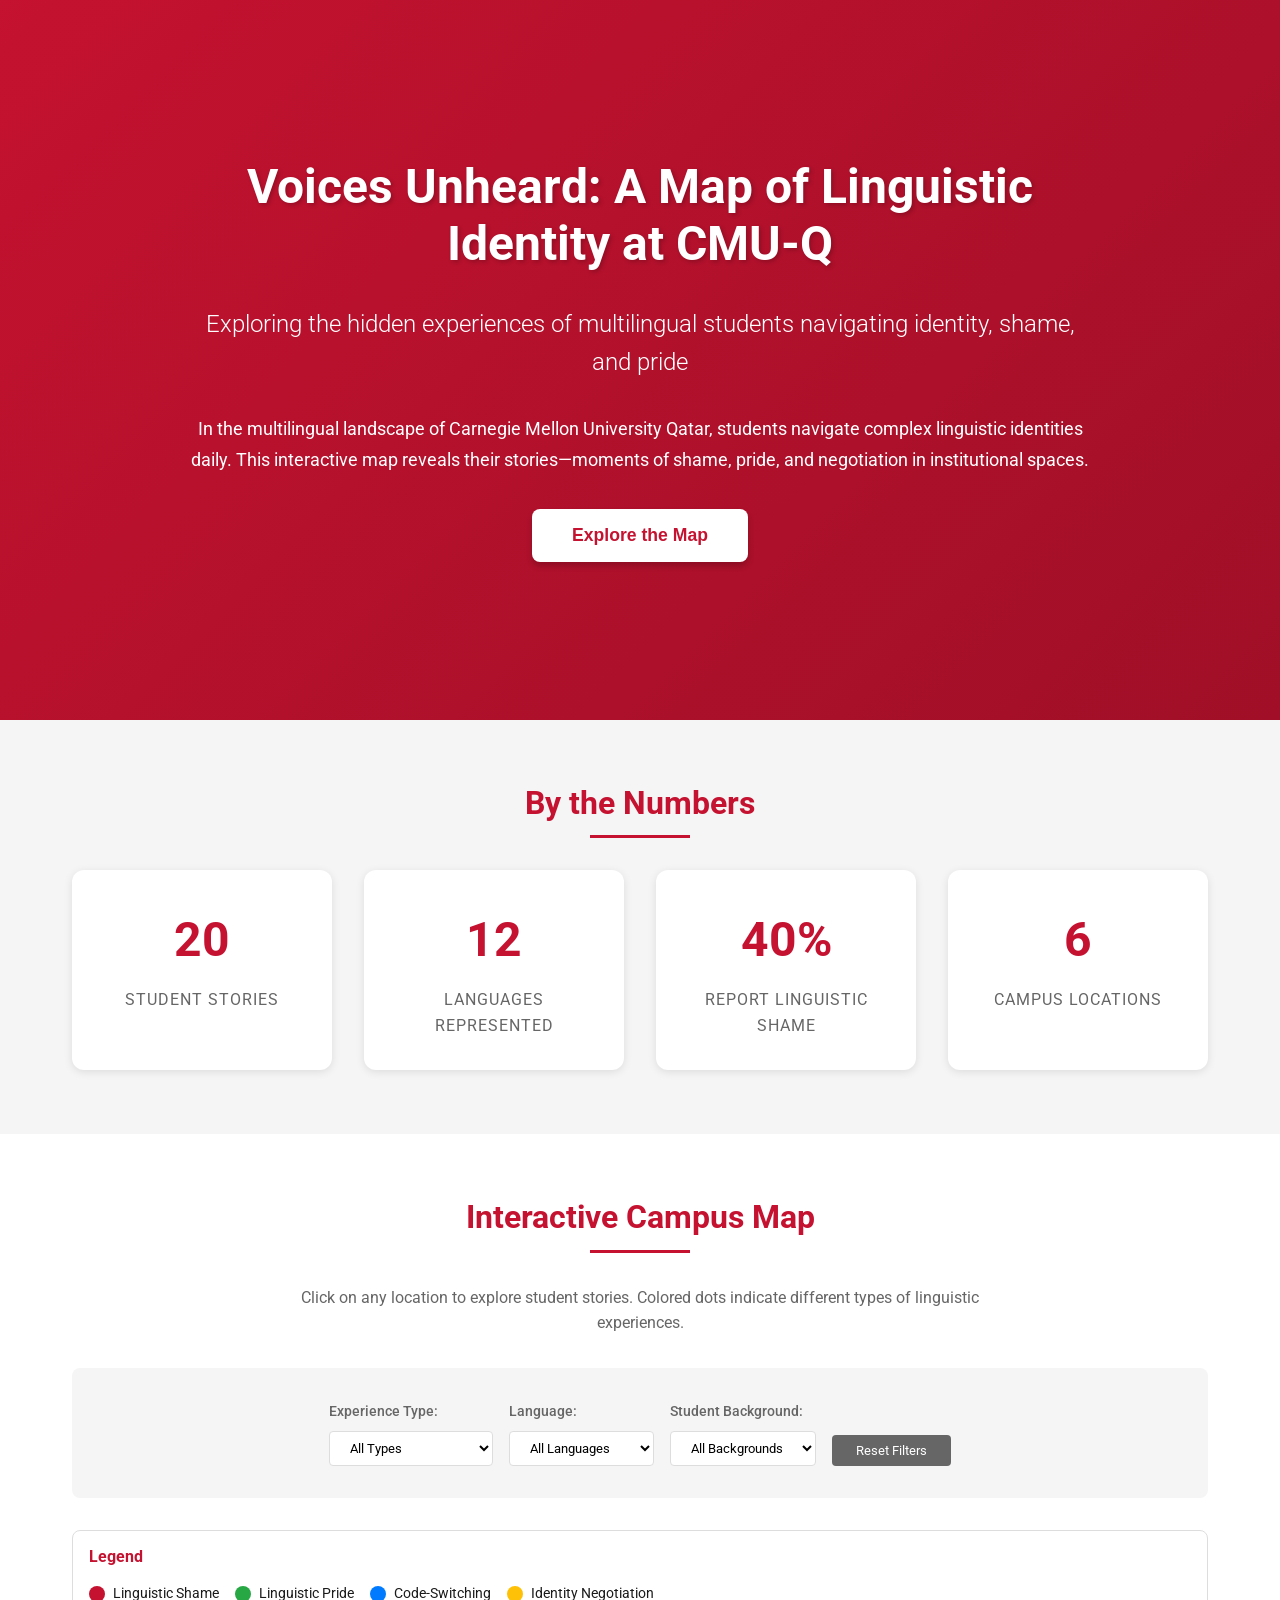
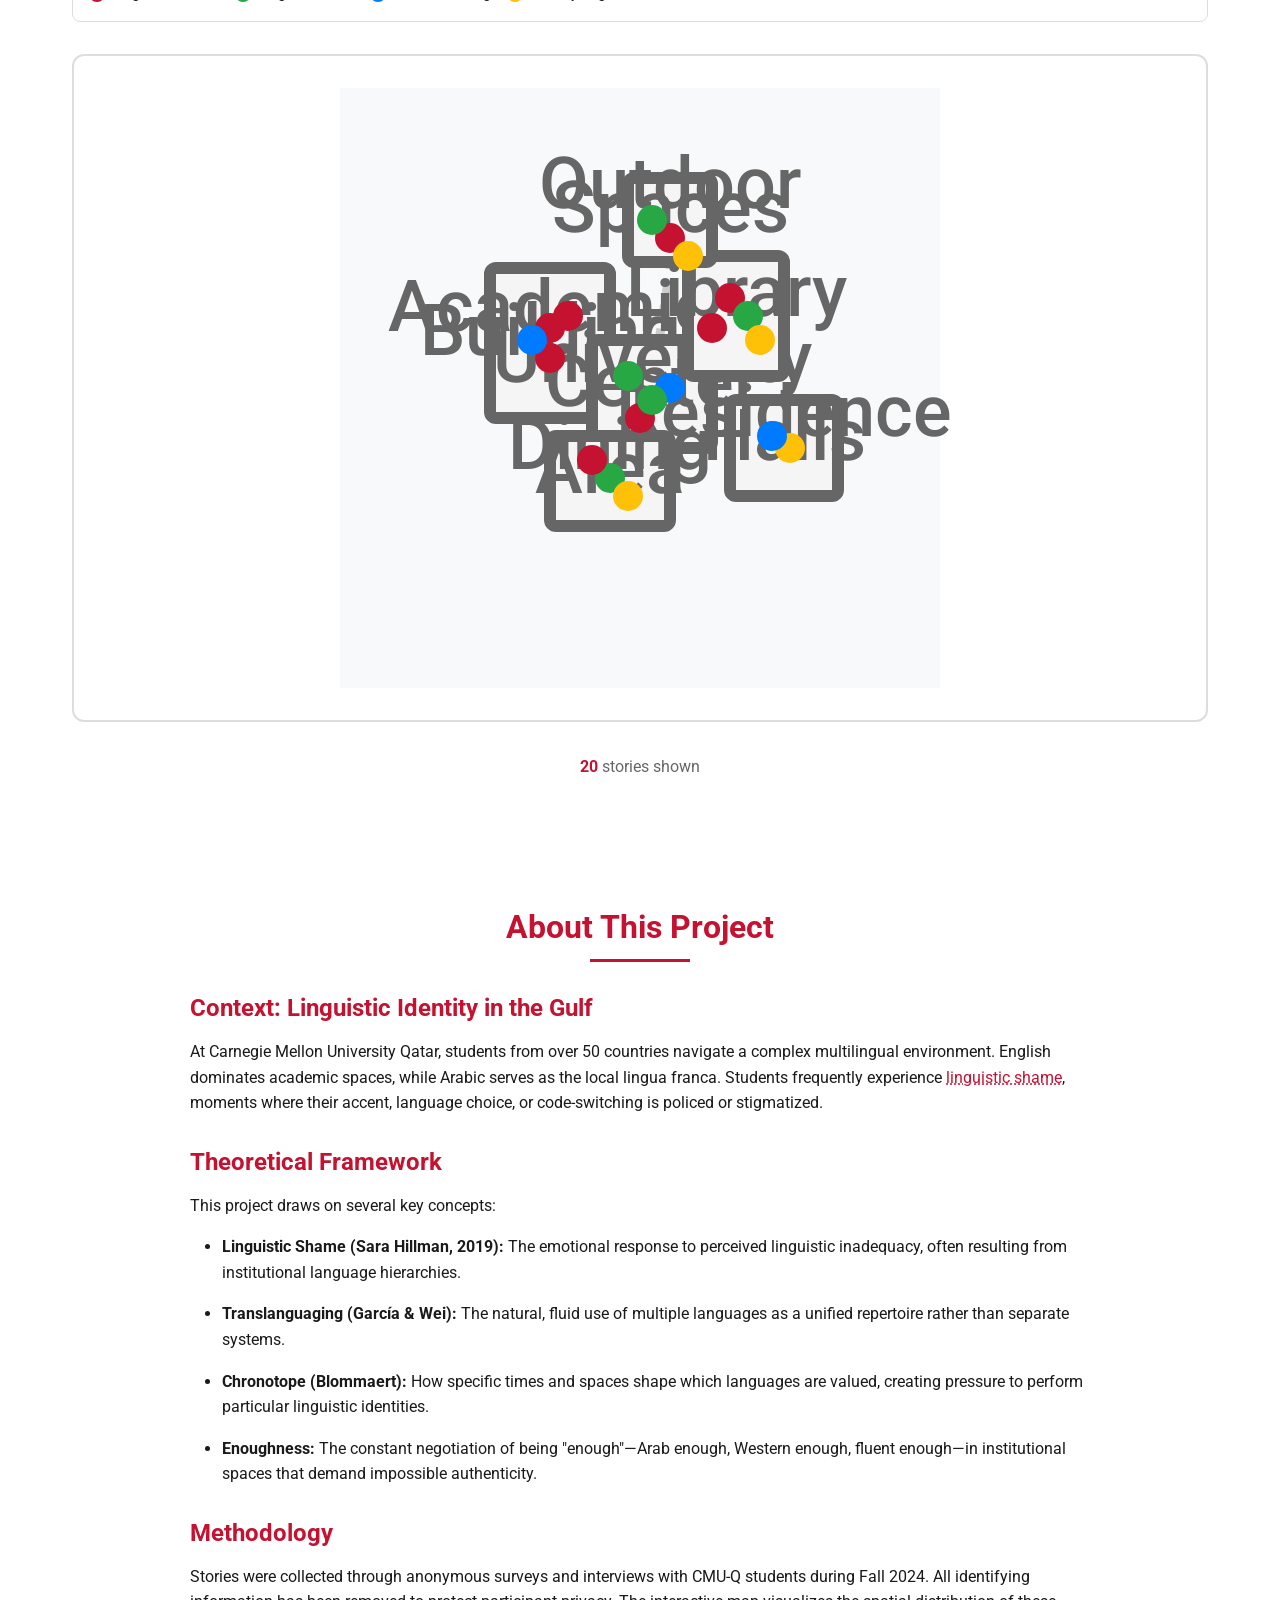
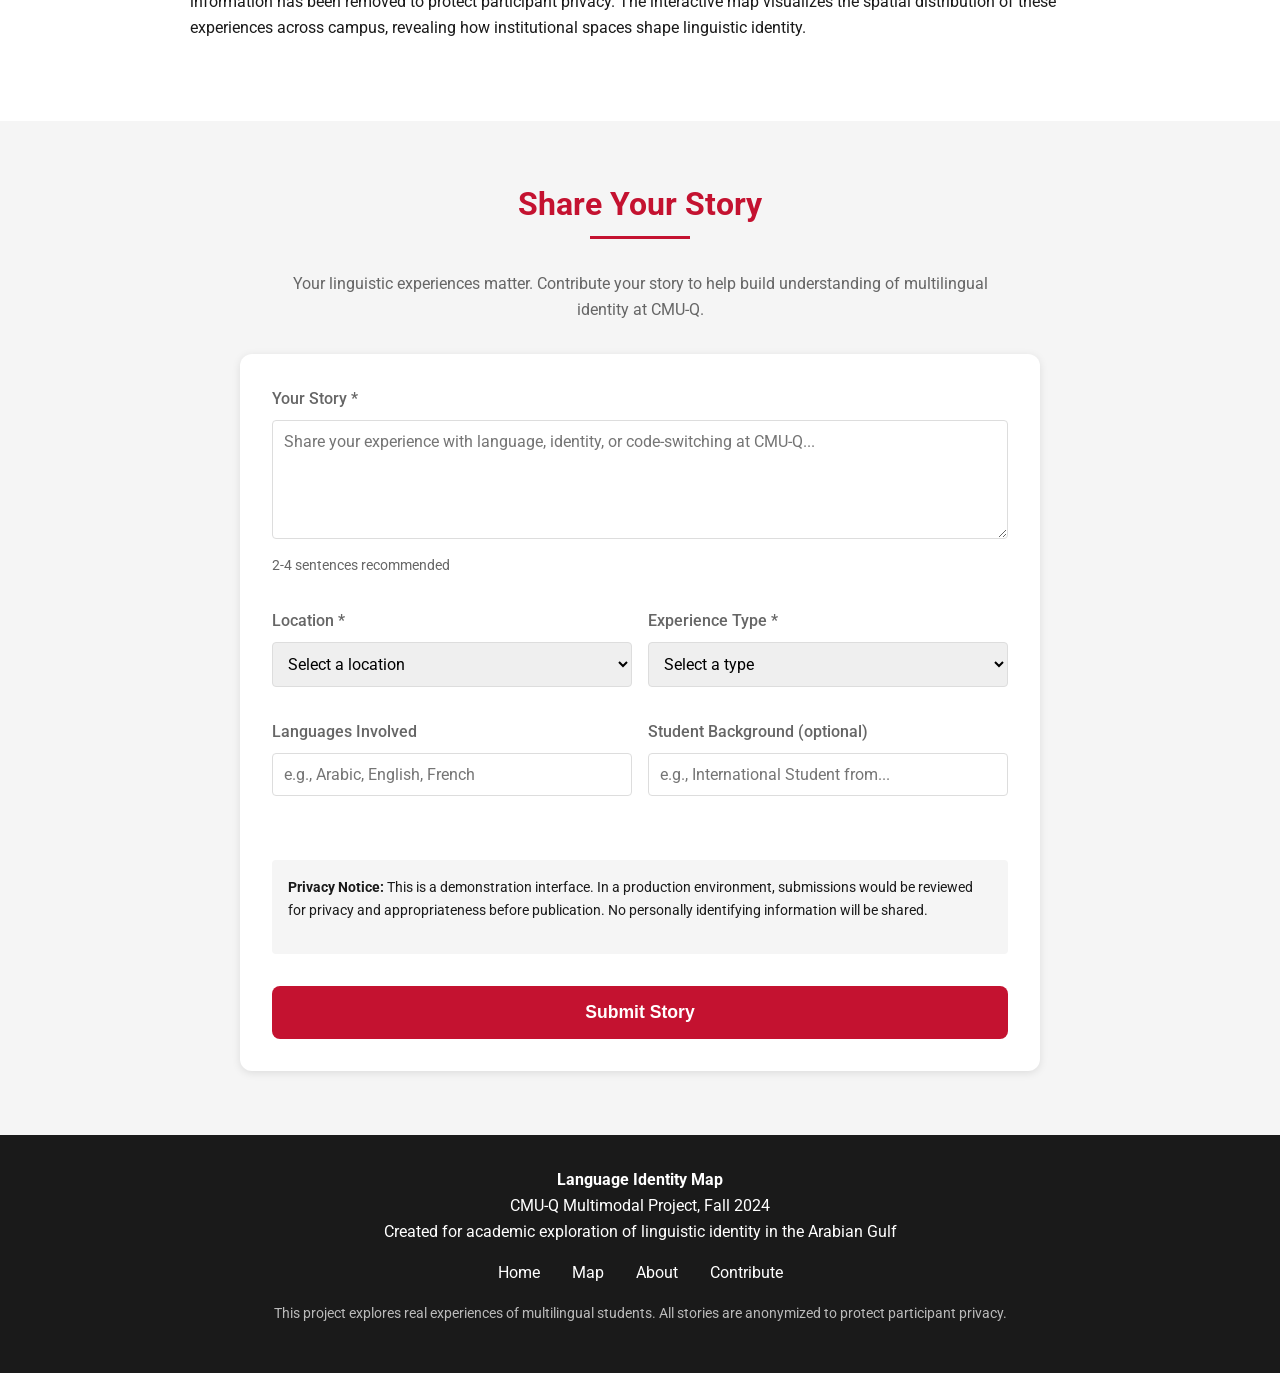
==== commit 07a25464: "Add Language Identity Map web application for CMU-Q multimodal project This commit introduces a comp" ====
--- a/index.html
+++ b/index.html
@@ -3,46 +3,53 @@
 <head>
     <meta charset="UTF-8">
     <meta name="viewport" content="width=device-width, initial-scale=1.0">
-    <meta name="description" content="Interactive map exploring linguistic identity, shame, and pride among multilingual students at CMU-Q">
+    <meta name="description" content="Interactive map exploring linguistic identity experiences at CMU-Q">
     <title>Language Identity Map - CMU-Q</title>
+
+    <!-- Fonts -->
     <link rel="preconnect" href="https://fonts.googleapis.com">
     <link rel="preconnect" href="https://fonts.gstatic.com" crossorigin>
-    <link href="https://fonts.googleapis.com/css2?family=Open+Sans:wght@300;400;600;700&display=swap" rel="stylesheet">
+    <link href="https://fonts.googleapis.com/css2?family=Roboto:wght@300;400;500;700&display=swap" rel="stylesheet">
+
+    <!-- Styles -->
     <link rel="stylesheet" href="css/styles.css">
     <link rel="stylesheet" href="css/animations.css">
 </head>
 <body>
     <!-- Hero Section -->
-    <header class="hero" id="hero">
+    <section id="hero" class="hero-section">
         <div class="hero-content">
             <h1 class="hero-title fade-in">Voices Unheard: A Map of Linguistic Identity at CMU-Q</h1>
-            <p class="hero-subtitle fade-in-delay-1">Exploring the hidden experiences of multilingual students navigating identity, shame, and pride</p>
+            <p class="hero-subtitle fade-in-delay">Exploring the hidden experiences of multilingual students navigating identity, shame, and pride</p>
             <p class="hero-description fade-in-delay-2">
-                This interactive map showcases real student experiences with language policing, code-switching,
-                and linguistic identity conflicts on campus. Each pin represents a moment where language became
-                a site of negotiation, pride, or shame in the multilingual landscape of CMU-Q.
+                In the multilingual landscape of Carnegie Mellon University Qatar, students navigate complex linguistic identities daily.
+                This interactive map reveals their stories—moments of shame, pride, and negotiation in institutional spaces.
             </p>
-            <button class="cta-button fade-in-delay-3" onclick="scrollToMap()" aria-label="Scroll to interactive map">
+            <button class="cta-button fade-in-delay-3" onclick="scrollToMap()" aria-label="Explore the interactive map">
                 Explore the Map
             </button>
         </div>
-    </header>
+    </section>
 
     <!-- Statistics Dashboard -->
-    <section class="stats-section">
-        <div class="container">
-            <h2>Stories Collected</h2>
+    <section id="stats" class="stats-section">
+        <div class="container">
+            <h2 class="section-title">By the Numbers</h2>
             <div class="stats-grid">
                 <div class="stat-card">
-                    <div class="stat-number" id="totalStories">0</div>
-                    <div class="stat-label">Total Stories</div>
+                    <div class="stat-number" id="total-stories">0</div>
+                    <div class="stat-label">Student Stories</div>
                 </div>
                 <div class="stat-card">
-                    <div class="stat-number" id="languagesCount">0</div>
+                    <div class="stat-number" id="total-languages">0</div>
                     <div class="stat-label">Languages Represented</div>
                 </div>
                 <div class="stat-card">
-                    <div class="stat-number" id="locationsCount">0</div>
+                    <div class="stat-number" id="shame-percentage">0%</div>
+                    <div class="stat-label">Report Linguistic Shame</div>
+                </div>
+                <div class="stat-card">
+                    <div class="stat-number" id="locations-count">6</div>
                     <div class="stat-label">Campus Locations</div>
                 </div>
             </div>
@@ -50,16 +57,17 @@
     </section>
 
     <!-- Main Map Section -->
-    <section class="map-section" id="mapSection">
-        <div class="container-full">
+    <section id="map-section" class="map-section">
+        <div class="container">
             <h2 class="section-title">Interactive Campus Map</h2>
+            <p class="section-description">Click on any location to explore student stories. Colored dots indicate different types of linguistic experiences.</p>
 
             <!-- Filter Controls -->
             <div class="filter-controls">
                 <div class="filter-group">
-                    <label for="experienceFilter">Experience Type:</label>
-                    <select id="experienceFilter" aria-label="Filter by experience type">
-                        <option value="all">All Experiences</option>
+                    <label for="filter-type">Experience Type:</label>
+                    <select id="filter-type" aria-label="Filter by experience type">
+                        <option value="all">All Types</option>
                         <option value="Linguistic Shame">Linguistic Shame</option>
                         <option value="Linguistic Pride">Linguistic Pride</option>
                         <option value="Code-Switching">Code-Switching</option>
@@ -68,38 +76,28 @@
                 </div>
 
                 <div class="filter-group">
-                    <label for="languageFilter">Language:</label>
-                    <select id="languageFilter" aria-label="Filter by language">
+                    <label for="filter-language">Language:</label>
+                    <select id="filter-language" aria-label="Filter by language">
                         <option value="all">All Languages</option>
                         <option value="Arabic">Arabic</option>
                         <option value="English">English</option>
-                        <option value="Multilingual">Multilingual</option>
-                        <option value="Other">Other</option>
+                        <option value="Multilingual">Multilingual (3+)</option>
                     </select>
                 </div>
 
                 <div class="filter-group">
-                    <label for="backgroundFilter">Student Background:</label>
-                    <select id="backgroundFilter" aria-label="Filter by student background">
+                    <label for="filter-background">Student Background:</label>
+                    <select id="filter-background" aria-label="Filter by student background">
                         <option value="all">All Backgrounds</option>
-                        <option value="International">International</option>
                         <option value="Qatari">Qatari National</option>
                         <option value="GCC">GCC National</option>
+                        <option value="International">International</option>
                     </select>
                 </div>
 
-                <button class="reset-filters" onclick="resetFilters()" aria-label="Reset all filters">
+                <button class="reset-button" onclick="resetFilters()" aria-label="Reset all filters">
                     Reset Filters
                 </button>
-
-                <div class="view-toggle">
-                    <button class="toggle-btn active" onclick="switchView('map')" id="mapViewBtn" aria-label="Map view">
-                        Map View
-                    </button>
-                    <button class="toggle-btn" onclick="switchView('list')" id="listViewBtn" aria-label="List view">
-                        List View
-                    </button>
-                </div>
             </div>
 
             <!-- Legend -->
@@ -115,7 +113,7 @@
                         <span>Linguistic Pride</span>
                     </div>
                     <div class="legend-item">
-                        <span class="legend-dot switching"></span>
+                        <span class="legend-dot code-switching"></span>
                         <span>Code-Switching</span>
                     </div>
                     <div class="legend-item">
@@ -125,126 +123,80 @@
                 </div>
             </div>
 
-            <!-- Map Container -->
-            <div class="map-container" id="mapView">
-                <svg class="campus-map" viewBox="0 0 1000 600" xmlns="http://www.w3.org/2000/svg" role="img" aria-label="Interactive campus map of CMU-Q">
-                    <!-- Background -->
-                    <rect width="1000" height="600" fill="#f5f5f5"/>
-
-                    <!-- Pathways -->
-                    <path d="M 100 300 L 900 300" stroke="#999" stroke-width="8" fill="none"/>
-                    <path d="M 500 50 L 500 550" stroke="#999" stroke-width="8" fill="none"/>
-
-                    <!-- Academic Building -->
-                    <g id="location-academic" class="map-location" data-location="Academic Building">
-                        <rect x="150" y="150" width="200" height="120" fill="#C41230" stroke="#8B0E23" stroke-width="2"/>
-                        <text x="250" y="210" fill="white" text-anchor="middle" font-size="16" font-weight="bold">Academic</text>
-                        <text x="250" y="230" fill="white" text-anchor="middle" font-size="16" font-weight="bold">Building</text>
-                    </g>
-
-                    <!-- University Center (UC) -->
-                    <g id="location-uc" class="map-location" data-location="University Center">
-                        <rect x="550" y="150" width="200" height="120" fill="#C41230" stroke="#8B0E23" stroke-width="2"/>
-                        <text x="650" y="210" fill="white" text-anchor="middle" font-size="16" font-weight="bold">University</text>
-                        <text x="650" y="230" fill="white" text-anchor="middle" font-size="16" font-weight="bold">Center (UC)</text>
-                    </g>
-
-                    <!-- Library -->
-                    <g id="location-library" class="map-location" data-location="Library">
-                        <rect x="150" y="350" width="200" height="120" fill="#C41230" stroke="#8B0E23" stroke-width="2"/>
-                        <text x="250" y="410" fill="white" text-anchor="middle" font-size="16" font-weight="bold">Library</text>
-                    </g>
-
-                    <!-- Dining Area -->
-                    <g id="location-dining" class="map-location" data-location="Dining Area">
-                        <rect x="400" y="350" width="160" height="120" fill="#C41230" stroke="#8B0E23" stroke-width="2"/>
-                        <text x="480" y="410" fill="white" text-anchor="middle" font-size="16" font-weight="bold">Dining</text>
-                        <text x="480" y="430" fill="white" text-anchor="middle" font-size="16" font-weight="bold">Area</text>
-                    </g>
-
-                    <!-- Residence Halls -->
-                    <g id="location-residence" class="map-location" data-location="Residence Halls">
-                        <rect x="600" y="350" width="180" height="120" fill="#C41230" stroke="#8B0E23" stroke-width="2"/>
-                        <text x="690" y="410" fill="white" text-anchor="middle" font-size="16" font-weight="bold">Residence</text>
-                        <text x="690" y="430" fill="white" text-anchor="middle" font-size="16" font-weight="bold">Halls</text>
-                    </g>
-
-                    <!-- Common Outdoor Spaces -->
-                    <g id="location-outdoor" class="map-location" data-location="Common Outdoor Spaces">
-                        <ellipse cx="850" cy="450" rx="80" ry="60" fill="#7CAF7C" stroke="#5A8F5A" stroke-width="2"/>
-                        <text x="850" y="445" fill="white" text-anchor="middle" font-size="14" font-weight="bold">Outdoor</text>
-                        <text x="850" y="465" fill="white" text-anchor="middle" font-size="14" font-weight="bold">Spaces</text>
-                    </g>
-
-                    <!-- Story pins will be added dynamically by JavaScript -->
-                    <g id="story-pins"></g>
-                </svg>
-
-                <div class="results-counter" id="resultsCounter">
-                    Showing <span id="filteredCount">0</span> of <span id="totalCount">0</span> stories
-                </div>
-            </div>
-
-            <!-- List View -->
-            <div class="list-container hidden" id="listView">
-                <div class="story-list" id="storyList"></div>
-            </div>
-        </div>
-    </section>
+            <!-- Campus Map -->
+            <div id="campus-map" class="campus-map" role="application" aria-label="Interactive campus map">
+                <!-- Map will be dynamically generated by map.js -->
+            </div>
+
+            <!-- Story Counter -->
+            <div class="story-counter">
+                <span id="visible-stories-count">0</span> stories shown
+            </div>
+        </div>
+    </section>
+
+    <!-- Story Modal -->
+    <div id="story-modal" class="modal" role="dialog" aria-labelledby="modal-title" aria-modal="true">
+        <div class="modal-overlay" onclick="closeModal()"></div>
+        <div class="modal-content">
+            <button class="modal-close" onclick="closeModal()" aria-label="Close modal">&times;</button>
+            <div id="modal-body">
+                <!-- Story content will be dynamically inserted -->
+            </div>
+            <div class="modal-navigation">
+                <button id="prev-story" class="nav-button" onclick="navigateStory(-1)" aria-label="Previous story">
+                    ← Previous
+                </button>
+                <button id="next-story" class="nav-button" onclick="navigateStory(1)" aria-label="Next story">
+                    Next →
+                </button>
+            </div>
+        </div>
+    </div>
 
     <!-- About Section -->
-    <section class="about-section" id="aboutSection">
+    <section id="about" class="about-section">
         <div class="container">
             <h2 class="section-title">About This Project</h2>
             <div class="about-content">
                 <div class="about-text">
-                    <h3>Linguistic Identity in the Arabian Gulf</h3>
+                    <h3>Context: Linguistic Identity in the Gulf</h3>
                     <p>
-                        In the multilingual landscape of the Arabian Gulf, language is never neutral. For students at
-                        Carnegie Mellon University in Qatar, navigating between Arabic, English, and heritage languages
-                        creates complex moments of identity negotiation, pride, and sometimes shame.
+                        At Carnegie Mellon University Qatar, students from over 50 countries navigate a complex multilingual
+                        environment. English dominates academic spaces, while Arabic serves as the local lingua franca. Students
+                        frequently experience <span class="tooltip" data-concept="Linguistic Shame">linguistic shame</span>,
+                        moments where their accent, language choice, or code-switching is policed or stigmatized.
                     </p>
+
+                    <h3>Theoretical Framework</h3>
                     <p>
-                        This project maps these experiences across campus, revealing how institutional spaces become
-                        sites of <span class="tooltip" data-term="linguistic-shame">linguistic policing<span class="tooltip-text">
-                        The regulation and surveillance of language use, often resulting in feelings of inadequacy or shame
-                        about one's linguistic practices (Hillman, 2019)</span></span>,
-                        <span class="tooltip" data-term="translanguaging">translanguaging<span class="tooltip-text">
-                        The dynamic practices of multilingual speakers who fluidly move between languages and linguistic
-                        resources to communicate meaning</span></span>, and resistance.
+                        This project draws on several key concepts:
                     </p>
-
-                    <h3>Key Academic Concepts</h3>
-                    <div class="concept-grid">
-                        <div class="concept-card">
-                            <h4>Linguistic Shame</h4>
-                            <p>Drawing on Sara Hillman's work, linguistic shame emerges when speakers internalize
-                            negative judgments about their language use, accent, or multilingual practices.</p>
-                        </div>
-                        <div class="concept-card">
-                            <h4>Chronotope</h4>
-                            <p>Following Blommaert, different campus spaces create distinct expectations for language
-                            use—what's acceptable in residence halls may be policed in academic buildings.</p>
-                        </div>
-                        <div class="concept-card">
-                            <h4>Translanguaging</h4>
-                            <p>The natural practice of multilingual speakers drawing on their full linguistic repertoire,
-                            challenging monolingual norms in institutional spaces.</p>
-                        </div>
-                        <div class="concept-card">
-                            <h4>Linguistic Enoughness</h4>
-                            <p>The struggle to be "enough" in any language—navigating judgments about being too Arabic,
-                            not Arabic enough, or having an "international accent" in English.</p>
-                        </div>
-                    </div>
-                </div>
-
-                <div class="methodology">
+                    <ul>
+                        <li>
+                            <strong>Linguistic Shame (Sara Hillman, 2019):</strong> The emotional response to perceived
+                            linguistic inadequacy, often resulting from institutional language hierarchies.
+                        </li>
+                        <li>
+                            <strong>Translanguaging (García & Wei):</strong> The natural, fluid use of multiple languages
+                            as a unified repertoire rather than separate systems.
+                        </li>
+                        <li>
+                            <strong>Chronotope (Blommaert):</strong> How specific times and spaces shape which languages
+                            are valued, creating pressure to perform particular linguistic identities.
+                        </li>
+                        <li>
+                            <strong>Enoughness:</strong> The constant negotiation of being "enough"—Arab enough, Western
+                            enough, fluent enough—in institutional spaces that demand impossible authenticity.
+                        </li>
+                    </ul>
+
                     <h3>Methodology</h3>
                     <p>
-                        Stories were collected through interviews, surveys, and ethnographic observation across
-                        CMU-Q campus. Student identities have been anonymized to protect privacy while preserving
-                        the authentic experiences shared.
+                        Stories were collected through anonymous surveys and interviews with CMU-Q students during Fall 2024.
+                        All identifying information has been removed to protect participant privacy. The interactive map
+                        visualizes the spatial distribution of these experiences across campus, revealing how institutional
+                        spaces shape linguistic identity.
                     </p>
                 </div>
             </div>
@@ -252,40 +204,45 @@
     </section>
 
     <!-- Contribution Section -->
-    <section class="contribution-section" id="contributionSection">
+    <section id="contribute" class="contribute-section">
         <div class="container">
             <h2 class="section-title">Share Your Story</h2>
             <p class="section-description">
-                Have you experienced linguistic shame, pride, or identity negotiation at CMU-Q?
-                Your story matters. Share your experience to contribute to this ongoing project.
+                Your linguistic experiences matter. Contribute your story to help build understanding of
+                multilingual identity at CMU-Q.
             </p>
 
-            <form class="contribution-form" id="contributionForm">
+            <form id="contribution-form" class="contribution-form">
                 <div class="form-group">
-                    <label for="studentProfile">How would you like to be identified? *</label>
-                    <input type="text" id="studentProfile" name="studentProfile"
-                           placeholder="e.g., International Student from Morocco" required
-                           aria-required="true">
+                    <label for="story-text">Your Story *</label>
+                    <textarea
+                        id="story-text"
+                        rows="5"
+                        required
+                        placeholder="Share your experience with language, identity, or code-switching at CMU-Q..."
+                        aria-required="true"
+                    ></textarea>
+                    <small>2-4 sentences recommended</small>
                 </div>
 
                 <div class="form-row">
                     <div class="form-group">
-                        <label for="location">Where did this happen? *</label>
-                        <select id="location" name="location" required aria-required="true">
+                        <label for="story-location">Location *</label>
+                        <select id="story-location" required aria-required="true">
                             <option value="">Select a location</option>
                             <option value="Academic Building">Academic Building</option>
-                            <option value="University Center">University Center (UC)</option>
+                            <option value="University Center">University Center</option>
                             <option value="Library">Library</option>
                             <option value="Dining Area">Dining Area</option>
                             <option value="Residence Halls">Residence Halls</option>
-                            <option value="Common Outdoor Spaces">Common Outdoor Spaces</option>
+                            <option value="Outdoor Spaces">Outdoor Spaces</option>
                         </select>
                     </div>
 
                     <div class="form-group">
-                        <label for="experienceType">Type of experience? *</label>
-                        <select id="experienceType" name="experienceType" required aria-required="true">
-                            <option value="">Select type</option>
+                        <label for="story-type">Experience Type *</label>
+                        <select id="story-type" required aria-required="true">
+                            <option value="">Select a type</option>
                             <option value="Linguistic Shame">Linguistic Shame</option>
                             <option value="Linguistic Pride">Linguistic Pride</option>
                             <option value="Code-Switching">Code-Switching</option>
@@ -294,84 +251,71 @@
                     </div>
                 </div>
 
-                <div class="form-group">
-                    <label for="languages">Languages involved (separate with commas) *</label>
-                    <input type="text" id="languages" name="languages"
-                           placeholder="e.g., Arabic, English" required
-                           aria-required="true">
-                </div>
-
-                <div class="form-group">
-                    <label for="story">Your Story (2-4 sentences) *</label>
-                    <textarea id="story" name="story" rows="5"
-                              placeholder="Share your experience with language on campus..."
-                              required aria-required="true"></textarea>
+                <div class="form-row">
+                    <div class="form-group">
+                        <label for="story-languages">Languages Involved</label>
+                        <input
+                            type="text"
+                            id="story-languages"
+                            placeholder="e.g., Arabic, English, French"
+                        >
+                    </div>
+
+                    <div class="form-group">
+                        <label for="story-profile">Student Background (optional)</label>
+                        <input
+                            type="text"
+                            id="story-profile"
+                            placeholder="e.g., International Student from..."
+                        >
+                    </div>
                 </div>
 
                 <div class="privacy-notice">
-                    <p><strong>Privacy Notice:</strong> This is a demonstration version. In production, all submissions
-                    would be reviewed before publication to ensure anonymity and appropriateness.</p>
-                </div>
-
-                <button type="submit" class="submit-button">Submit Your Story</button>
+                    <p>
+                        <strong>Privacy Notice:</strong> This is a demonstration interface. In a production environment,
+                        submissions would be reviewed for privacy and appropriateness before publication. No personally
+                        identifying information will be shared.
+                    </p>
+                </div>
+
+                <button type="submit" class="submit-button">Submit Story</button>
             </form>
 
-            <div class="success-message hidden" id="successMessage">
-                <p>✓ Thank you for sharing your story! Your submission has been recorded (demo mode).</p>
-            </div>
-        </div>
-    </section>
-
-    <!-- Story Modal -->
-    <div class="modal-overlay hidden" id="modalOverlay" role="dialog" aria-modal="true" aria-labelledby="modalTitle">
-        <div class="modal-content">
-            <button class="modal-close" onclick="closeModal()" aria-label="Close modal">&times;</button>
-
-            <div class="modal-body" id="modalBody">
-                <!-- Story content will be inserted here -->
-            </div>
-
-            <div class="modal-navigation">
-                <button class="nav-button" id="prevStoryBtn" onclick="navigateStory(-1)" aria-label="Previous story">
-                    ← Previous
-                </button>
-                <span class="story-counter" id="storyCounter">1 of 1</span>
-                <button class="nav-button" id="nextStoryBtn" onclick="navigateStory(1)" aria-label="Next story">
-                    Next →
-                </button>
-            </div>
-        </div>
-    </div>
-
-    <!-- Academic Concept Tooltip -->
-    <div class="concept-tooltip hidden" id="conceptTooltip"></div>
+            <div id="submission-success" class="success-message" style="display: none;">
+                <p>✓ Thank you for sharing your story! It has been added to the map.</p>
+            </div>
+        </div>
+    </section>
 
     <!-- Footer -->
     <footer class="footer">
         <div class="container">
-            <div class="footer-content">
-                <div class="footer-section">
-                    <h3>Language Identity Map</h3>
-                    <p>CMU-Q Multimodal Project, Fall 2024</p>
-                </div>
-                <div class="footer-section">
-                    <h3>Resources</h3>
-                    <ul>
-                        <li><a href="#" aria-label="Link to Blommaert's work">Blommaert - Chronotopes</a></li>
-                        <li><a href="#" aria-label="Link to Hillman's work">Hillman - Linguistic Shame</a></li>
-                        <li><a href="#" aria-label="Link to translanguaging research">Translanguaging Research</a></li>
-                    </ul>
-                </div>
-                <div class="footer-section">
-                    <h3>Contact</h3>
-                    <p>For questions about this project, please contact the CMU-Q research team.</p>
-                </div>
-            </div>
-            <div class="footer-bottom">
-                <p>&copy; 2024 Carnegie Mellon University Qatar. All rights reserved.</p>
-            </div>
+            <p>
+                <strong>Language Identity Map</strong><br>
+                CMU-Q Multimodal Project, Fall 2024<br>
+                Created for academic exploration of linguistic identity in the Arabian Gulf
+            </p>
+            <div class="footer-links">
+                <a href="#hero">Home</a>
+                <a href="#map-section">Map</a>
+                <a href="#about">About</a>
+                <a href="#contribute">Contribute</a>
+            </div>
+            <p class="footer-note">
+                This project explores real experiences of multilingual students. All stories are anonymized
+                to protect participant privacy.
+            </p>
         </div>
     </footer>
+
+    <!-- Tooltip Overlay -->
+    <div id="concept-tooltip" class="concept-tooltip" style="display: none;">
+        <div class="tooltip-content">
+            <h4 id="tooltip-title"></h4>
+            <p id="tooltip-description"></p>
+        </div>
+    </div>
 
     <!-- Scripts -->
     <script src="js/data.js"></script>
--- a/css/styles.css
+++ b/css/styles.css
@@ -1,35 +1,46 @@
-/**
- * Language Identity Map - Main Styles
- * CMU-Q Multimodal Project
- */
-
-/* ===== CSS Variables ===== */
+/* ==========================================
+   Language Identity Map - Main Styles
+   CMU-Q Multimodal Project
+   ========================================== */
+
+/* ==========================================
+   CSS Variables & Base Styles
+   ========================================== */
 :root {
+    /* CMU Colors */
     --cmu-red: #C41230;
-    --cmu-red-dark: #8B0E23;
-    --cmu-red-light: #E63946;
-    --pride-green: #4CAF50;
-    --switching-blue: #2196F3;
-    --negotiation-yellow: #FFC107;
-    --gray-50: #F9FAFB;
-    --gray-100: #F3F4F6;
-    --gray-200: #E5E7EB;
-    --gray-300: #D1D5DB;
-    --gray-400: #9CA3AF;
-    --gray-500: #6B7280;
-    --gray-600: #4B5563;
-    --gray-700: #374151;
-    --gray-800: #1F2937;
-    --gray-900: #111827;
+    --cmu-dark-red: #A00F27;
+    --cmu-gray: #666666;
+    --cmu-light-gray: #F5F5F5;
+
+    /* Experience Type Colors */
+    --shame-color: #C41230;
+    --pride-color: #28a745;
+    --code-switching-color: #007bff;
+    --negotiation-color: #ffc107;
+
+    /* Neutral Colors */
     --white: #FFFFFF;
-    --shadow-sm: 0 1px 2px 0 rgb(0 0 0 / 0.05);
-    --shadow: 0 1px 3px 0 rgb(0 0 0 / 0.1), 0 1px 2px -1px rgb(0 0 0 / 0.1);
-    --shadow-md: 0 4px 6px -1px rgb(0 0 0 / 0.1), 0 2px 4px -2px rgb(0 0 0 / 0.1);
-    --shadow-lg: 0 10px 15px -3px rgb(0 0 0 / 0.1), 0 4px 6px -4px rgb(0 0 0 / 0.1);
-    --shadow-xl: 0 20px 25px -5px rgb(0 0 0 / 0.1), 0 8px 10px -6px rgb(0 0 0 / 0.1);
-}
-
-/* ===== Reset & Base Styles ===== */
+    --black: #1A1A1A;
+    --border-gray: #DDDDDD;
+    --shadow: rgba(0, 0, 0, 0.1);
+
+    /* Typography */
+    --font-main: 'Roboto', -apple-system, BlinkMacSystemFont, 'Segoe UI', sans-serif;
+
+    /* Spacing */
+    --spacing-xs: 0.5rem;
+    --spacing-sm: 1rem;
+    --spacing-md: 2rem;
+    --spacing-lg: 4rem;
+
+    /* Border Radius */
+    --radius-sm: 4px;
+    --radius-md: 8px;
+    --radius-lg: 12px;
+}
+
+/* Reset & Base Styles */
 * {
     margin: 0;
     padding: 0;
@@ -42,80 +53,167 @@
 }
 
 body {
-    font-family: 'Open Sans', -apple-system, BlinkMacSystemFont, 'Segoe UI', Roboto, sans-serif;
+    font-family: var(--font-main);
+    color: var(--black);
     line-height: 1.6;
-    color: var(--gray-800);
-    background-color: var(--gray-50);
+    background-color: var(--white);
     overflow-x: hidden;
 }
 
-a {
-    color: var(--cmu-red);
-    text-decoration: none;
-    transition: color 0.3s ease;
-}
-
-a:hover {
-    color: var(--cmu-red-dark);
-}
-
-a:focus {
-    outline: 2px solid var(--cmu-red);
-    outline-offset: 2px;
-}
-
-/* ===== Typography ===== */
+/* ==========================================
+   Typography
+   ========================================== */
 h1, h2, h3, h4, h5, h6 {
     font-weight: 700;
     line-height: 1.2;
-    margin-bottom: 1rem;
-    color: var(--gray-900);
-}
-
-h1 {
-    font-size: 2.5rem;
-}
-
-h2 {
-    font-size: 2rem;
-}
-
-h3 {
-    font-size: 1.5rem;
-}
-
-h4 {
-    font-size: 1.25rem;
-}
+    margin-bottom: var(--spacing-sm);
+}
+
+h1 { font-size: 2.5rem; }
+h2 { font-size: 2rem; }
+h3 { font-size: 1.5rem; }
+h4 { font-size: 1.25rem; }
 
 p {
-    margin-bottom: 1rem;
-}
-
-/* ===== Containers ===== */
+    margin-bottom: var(--spacing-sm);
+}
+
+a {
+    color: var(--cmu-red);
+    text-decoration: none;
+    transition: color 0.3s ease;
+}
+
+a:hover {
+    color: var(--cmu-dark-red);
+}
+
+/* ==========================================
+   Container & Layout
+   ========================================== */
 .container {
     max-width: 1200px;
     margin: 0 auto;
-    padding: 0 2rem;
-}
-
-.container-full {
-    max-width: 1400px;
+    padding: 0 var(--spacing-md);
+}
+
+section {
+    padding: var(--spacing-lg) 0;
+}
+
+/* ==========================================
+   Hero Section
+   ========================================== */
+.hero-section {
+    background: linear-gradient(135deg, var(--cmu-red) 0%, var(--cmu-dark-red) 100%);
+    color: var(--white);
+    text-align: center;
+    padding: calc(var(--spacing-lg) * 2) var(--spacing-md);
+    min-height: 80vh;
+    display: flex;
+    align-items: center;
+    justify-content: center;
+}
+
+.hero-content {
+    max-width: 900px;
     margin: 0 auto;
-    padding: 0 2rem;
-}
-
-/* ===== Utility Classes ===== */
-.hidden {
-    display: none !important;
-}
-
+}
+
+.hero-title {
+    font-size: 3rem;
+    margin-bottom: var(--spacing-md);
+    text-shadow: 2px 2px 4px rgba(0, 0, 0, 0.2);
+}
+
+.hero-subtitle {
+    font-size: 1.5rem;
+    font-weight: 300;
+    margin-bottom: var(--spacing-md);
+    opacity: 0.95;
+}
+
+.hero-description {
+    font-size: 1.1rem;
+    line-height: 1.8;
+    margin-bottom: var(--spacing-md);
+    opacity: 0.9;
+}
+
+.cta-button {
+    background-color: var(--white);
+    color: var(--cmu-red);
+    border: none;
+    padding: 1rem 2.5rem;
+    font-size: 1.1rem;
+    font-weight: 700;
+    border-radius: var(--radius-md);
+    cursor: pointer;
+    transition: all 0.3s ease;
+    box-shadow: 0 4px 6px rgba(0, 0, 0, 0.2);
+}
+
+.cta-button:hover {
+    transform: translateY(-2px);
+    box-shadow: 0 6px 12px rgba(0, 0, 0, 0.3);
+    background-color: var(--cmu-light-gray);
+}
+
+.cta-button:active {
+    transform: translateY(0);
+}
+
+/* ==========================================
+   Statistics Section
+   ========================================== */
+.stats-section {
+    background-color: var(--cmu-light-gray);
+    padding: var(--spacing-lg) 0;
+}
+
+.stats-grid {
+    display: grid;
+    grid-template-columns: repeat(auto-fit, minmax(250px, 1fr));
+    gap: var(--spacing-md);
+    margin-top: var(--spacing-md);
+}
+
+.stat-card {
+    background-color: var(--white);
+    padding: var(--spacing-md);
+    border-radius: var(--radius-lg);
+    text-align: center;
+    box-shadow: 0 2px 8px var(--shadow);
+    transition: transform 0.3s ease;
+}
+
+.stat-card:hover {
+    transform: translateY(-4px);
+}
+
+.stat-number {
+    font-size: 3rem;
+    font-weight: 700;
+    color: var(--cmu-red);
+    margin-bottom: var(--spacing-xs);
+}
+
+.stat-label {
+    font-size: 1rem;
+    color: var(--cmu-gray);
+    text-transform: uppercase;
+    letter-spacing: 1px;
+}
+
+/* ==========================================
+   Section Titles
+   ========================================== */
 .section-title {
     text-align: center;
-    margin-bottom: 3rem;
-    color: var(--gray-900);
+    color: var(--cmu-red);
+    margin-bottom: var(--spacing-md);
     position: relative;
-    padding-bottom: 1rem;
+    padding-bottom: var(--spacing-sm);
 }
 
 .section-title::after {
@@ -124,266 +222,104 @@
     bottom: 0;
     left: 50%;
     transform: translateX(-50%);
-    width: 80px;
-    height: 4px;
-    background: linear-gradient(90deg, var(--cmu-red), var(--cmu-red-light));
-    border-radius: 2px;
+    width: 100px;
+    height: 3px;
+    background-color: var(--cmu-red);
 }
 
 .section-description {
     text-align: center;
     max-width: 700px;
-    margin: 0 auto 2rem;
-    font-size: 1.1rem;
-    color: var(--gray-600);
-}
-
-/* ===== Hero Section ===== */
-.hero {
-    background: linear-gradient(135deg, var(--cmu-red) 0%, var(--cmu-red-dark) 100%);
-    color: var(--white);
-    padding: 6rem 2rem;
-    text-align: center;
-    min-height: 70vh;
-    display: flex;
-    align-items: center;
-    justify-content: center;
-    position: relative;
-    overflow: hidden;
-}
-
-.hero::before {
-    content: '';
-    position: absolute;
-    top: 0;
-    left: 0;
-    right: 0;
-    bottom: 0;
-    background: url('data:image/svg+xml,<svg xmlns="http://www.w3.org/2000/svg" viewBox="0 0 1200 600"><rect fill="rgba(255,255,255,0.03)" width="100%" height="100%"/></svg>');
-    opacity: 0.1;
-}
-
-.hero-content {
-    max-width: 900px;
-    position: relative;
-    z-index: 1;
-}
-
-.hero-title {
-    font-size: 3rem;
-    margin-bottom: 1.5rem;
-    font-weight: 700;
-    line-height: 1.1;
-}
-
-.hero-subtitle {
-    font-size: 1.5rem;
-    margin-bottom: 2rem;
-    font-weight: 300;
-    opacity: 0.95;
-}
-
-.hero-description {
-    font-size: 1.1rem;
-    margin-bottom: 2.5rem;
-    line-height: 1.7;
-    opacity: 0.9;
-    max-width: 800px;
-    margin-left: auto;
-    margin-right: auto;
-}
-
-.cta-button {
-    background-color: var(--white);
-    color: var(--cmu-red);
-    padding: 1rem 2.5rem;
-    font-size: 1.1rem;
-    font-weight: 600;
-    border: none;
-    border-radius: 50px;
-    cursor: pointer;
-    transition: all 0.3s ease;
-    box-shadow: var(--shadow-lg);
-}
-
-.cta-button:hover {
-    transform: translateY(-2px);
-    box-shadow: var(--shadow-xl);
-    background-color: var(--gray-100);
-}
-
-.cta-button:focus {
-    outline: 2px solid var(--white);
-    outline-offset: 4px;
-}
-
-/* ===== Statistics Section ===== */
-.stats-section {
-    background-color: var(--white);
-    padding: 4rem 2rem;
-    box-shadow: var(--shadow-sm);
-}
-
-.stats-section h2 {
-    text-align: center;
-    margin-bottom: 2rem;
-}
-
-.stats-grid {
-    display: grid;
-    grid-template-columns: repeat(auto-fit, minmax(200px, 1fr));
-    gap: 2rem;
-    max-width: 900px;
-    margin: 0 auto;
-}
-
-.stat-card {
-    text-align: center;
-    padding: 2rem;
-    background: linear-gradient(135deg, var(--gray-50), var(--white));
-    border-radius: 12px;
-    box-shadow: var(--shadow);
-    transition: transform 0.3s ease, box-shadow 0.3s ease;
-}
-
-.stat-card:hover {
-    transform: translateY(-5px);
-    box-shadow: var(--shadow-lg);
-}
-
-.stat-number {
-    font-size: 3rem;
-    font-weight: 700;
-    color: var(--cmu-red);
-    margin-bottom: 0.5rem;
-}
-
-.stat-label {
-    font-size: 1rem;
-    color: var(--gray-600);
-    font-weight: 600;
-}
-
-/* ===== Map Section ===== */
-.map-section {
-    padding: 4rem 2rem;
-    background-color: var(--gray-50);
-}
-
-/* Filter Controls */
+    margin: 0 auto var(--spacing-md);
+    color: var(--cmu-gray);
+}
+
+/* ==========================================
+   Filter Controls
+   ========================================== */
 .filter-controls {
     display: flex;
     flex-wrap: wrap;
-    gap: 1.5rem;
-    align-items: flex-end;
+    gap: var(--spacing-sm);
     justify-content: center;
-    margin-bottom: 2rem;
-    padding: 2rem;
-    background-color: var(--white);
-    border-radius: 12px;
-    box-shadow: var(--shadow);
+    margin: var(--spacing-md) 0;
+    padding: var(--spacing-md);
+    background-color: var(--cmu-light-gray);
+    border-radius: var(--radius-md);
 }
 
 .filter-group {
     display: flex;
     flex-direction: column;
-    gap: 0.5rem;
+    gap: var(--spacing-xs);
 }
 
 .filter-group label {
     font-size: 0.9rem;
-    font-weight: 600;
-    color: var(--gray-700);
+    font-weight: 500;
+    color: var(--cmu-gray);
 }
 
 .filter-group select {
-    padding: 0.7rem 1rem;
-    border: 2px solid var(--gray-300);
-    border-radius: 8px;
-    font-size: 1rem;
-    background-color: var(--white);
-    color: var(--gray-800);
+    padding: 0.5rem 1rem;
+    border: 1px solid var(--border-gray);
+    border-radius: var(--radius-sm);
+    background-color: var(--white);
+    font-family: var(--font-main);
     cursor: pointer;
     transition: border-color 0.3s ease;
-    min-width: 200px;
-}
-
+}
+
+.filter-group select:hover,
 .filter-group select:focus {
+    border-color: var(--cmu-red);
     outline: none;
-    border-color: var(--cmu-red);
-}
-
-.reset-filters {
-    padding: 0.7rem 1.5rem;
-    background-color: var(--gray-200);
-    color: var(--gray-700);
+}
+
+.reset-button {
+    align-self: flex-end;
+    padding: 0.5rem 1.5rem;
+    background-color: var(--cmu-gray);
+    color: var(--white);
     border: none;
-    border-radius: 8px;
-    font-weight: 600;
+    border-radius: var(--radius-sm);
     cursor: pointer;
-    transition: all 0.3s ease;
-}
-
-.reset-filters:hover {
-    background-color: var(--gray-300);
-}
-
-.view-toggle {
-    display: flex;
-    gap: 0;
-    background-color: var(--gray-200);
-    border-radius: 8px;
-    padding: 0.25rem;
-}
-
-.toggle-btn {
-    padding: 0.7rem 1.5rem;
-    border: none;
-    background-color: transparent;
-    color: var(--gray-700);
-    font-weight: 600;
-    cursor: pointer;
-    border-radius: 6px;
-    transition: all 0.3s ease;
-}
-
-.toggle-btn.active {
-    background-color: var(--white);
-    color: var(--cmu-red);
-    box-shadow: var(--shadow-sm);
-}
-
-/* Legend */
+    transition: background-color 0.3s ease;
+    font-family: var(--font-main);
+}
+
+.reset-button:hover {
+    background-color: var(--cmu-red);
+}
+
+/* ==========================================
+   Legend
+   ========================================== */
 .legend {
     background-color: var(--white);
-    padding: 1.5rem;
-    border-radius: 12px;
-    box-shadow: var(--shadow);
-    margin-bottom: 2rem;
-    max-width: 600px;
-    margin-left: auto;
-    margin-right: auto;
+    border: 1px solid var(--border-gray);
+    border-radius: var(--radius-md);
+    padding: var(--spacing-sm);
+    margin: var(--spacing-md) 0;
 }
 
 .legend h3 {
-    font-size: 1.1rem;
-    margin-bottom: 1rem;
-    color: var(--gray-800);
+    font-size: 1rem;
+    margin-bottom: var(--spacing-sm);
+    color: var(--cmu-red);
 }
 
 .legend-items {
     display: flex;
     flex-wrap: wrap;
-    gap: 1.5rem;
-    justify-content: center;
+    gap: var(--spacing-sm);
 }
 
 .legend-item {
     display: flex;
     align-items: center;
-    gap: 0.5rem;
-    font-size: 0.95rem;
-    color: var(--gray-700);
+    gap: var(--spacing-xs);
+    font-size: 0.9rem;
 }
 
 .legend-dot {
@@ -393,512 +329,324 @@
     display: inline-block;
 }
 
-.legend-dot.shame {
-    background-color: var(--cmu-red);
-}
-
-.legend-dot.pride {
-    background-color: var(--pride-green);
-}
-
-.legend-dot.switching {
-    background-color: var(--switching-blue);
-}
-
-.legend-dot.negotiation {
-    background-color: var(--negotiation-yellow);
-}
-
-/* Map Container */
-.map-container {
-    background-color: var(--white);
-    border-radius: 12px;
-    box-shadow: var(--shadow-lg);
-    padding: 2rem;
-    margin-bottom: 2rem;
-}
-
+.legend-dot.shame { background-color: var(--shame-color); }
+.legend-dot.pride { background-color: var(--pride-color); }
+.legend-dot.code-switching { background-color: var(--code-switching-color); }
+.legend-dot.negotiation { background-color: var(--negotiation-color); }
+
+/* ==========================================
+   Campus Map
+   ========================================== */
 .campus-map {
+    background-color: var(--white);
+    border: 2px solid var(--border-gray);
+    border-radius: var(--radius-lg);
+    padding: var(--spacing-md);
+    margin: var(--spacing-md) 0;
+    min-height: 600px;
+    position: relative;
+    overflow: hidden;
+}
+
+.map-svg {
     width: 100%;
-    max-width: 1200px;
-    height: auto;
-    margin: 0 auto;
+    height: 600px;
     display: block;
-    border-radius: 8px;
-}
-
-.map-location {
+}
+
+.campus-building {
+    fill: var(--cmu-light-gray);
+    stroke: var(--cmu-gray);
+    stroke-width: 2;
+    transition: all 0.3s ease;
+    cursor: pointer;
+}
+
+.campus-building:hover {
+    fill: #E8E8E8;
+    stroke: var(--cmu-red);
+}
+
+.building-label {
+    font-size: 12px;
+    font-weight: 500;
+    fill: var(--cmu-gray);
+    pointer-events: none;
+    text-anchor: middle;
+}
+
+.story-dot {
     cursor: pointer;
     transition: all 0.3s ease;
 }
 
-.map-location:hover rect,
-.map-location:hover ellipse {
-    filter: brightness(1.1);
-    stroke-width: 4;
-}
-
-.map-location:focus {
-    outline: 3px solid var(--cmu-red);
-    outline-offset: 2px;
-}
-
-/* Story Pins */
-.story-pin {
-    cursor: pointer;
-    transition: all 0.3s ease;
-}
-
-.story-pin circle {
-    transition: all 0.3s ease;
-}
-
-.story-pin:hover circle {
-    r: 12;
+.story-dot:hover {
+    r: 10;
     filter: brightness(1.2);
 }
 
-.story-pin text {
-    pointer-events: none;
-}
-
-/* Results Counter */
-.results-counter {
+.story-dot.shame { fill: var(--shame-color); }
+.story-dot.pride { fill: var(--pride-color); }
+.story-dot.code-switching { fill: var(--code-switching-color); }
+.story-dot.negotiation { fill: var(--negotiation-color); }
+
+.story-counter {
     text-align: center;
-    margin-top: 1.5rem;
-    font-size: 1.1rem;
-    color: var(--gray-600);
-    font-weight: 600;
-}
-
-.results-counter span {
-    color: var(--cmu-red);
+    margin-top: var(--spacing-sm);
+    font-size: 1rem;
+    color: var(--cmu-gray);
+}
+
+#visible-stories-count {
     font-weight: 700;
-}
-
-/* ===== List View ===== */
-.list-container {
-    background-color: var(--white);
-    border-radius: 12px;
-    box-shadow: var(--shadow-lg);
-    padding: 2rem;
-}
-
-.story-list {
-    display: grid;
-    grid-template-columns: repeat(auto-fill, minmax(350px, 1fr));
-    gap: 1.5rem;
-}
-
-.story-card {
-    background-color: var(--white);
-    border: 2px solid var(--gray-200);
-    border-radius: 12px;
-    padding: 1.5rem;
-    cursor: pointer;
-    transition: all 0.3s ease;
-    position: relative;
-    overflow: hidden;
-}
-
-.story-card::before {
-    content: '';
-    position: absolute;
+    color: var(--cmu-red);
+}
+
+/* ==========================================
+   Modal
+   ========================================== */
+.modal {
+    display: none;
+    position: fixed;
     top: 0;
     left: 0;
-    width: 4px;
+    width: 100%;
     height: 100%;
-    background-color: var(--cmu-red);
-    transition: width 0.3s ease;
-}
-
-.story-card.pride::before {
-    background-color: var(--pride-green);
-}
-
-.story-card.switching::before {
-    background-color: var(--switching-blue);
-}
-
-.story-card.negotiation::before {
-    background-color: var(--negotiation-yellow);
-}
-
-.story-card:hover {
-    transform: translateY(-3px);
-    box-shadow: var(--shadow-lg);
-    border-color: var(--gray-300);
-}
-
-.story-card:hover::before {
-    width: 8px;
-}
-
-.story-card-header {
-    margin-bottom: 1rem;
-}
-
-.story-profile {
-    font-weight: 600;
-    color: var(--gray-800);
-    margin-bottom: 0.5rem;
-}
-
-.story-meta {
-    display: flex;
-    flex-wrap: wrap;
-    gap: 0.5rem;
-    margin-bottom: 1rem;
-}
-
-.story-tag {
-    display: inline-block;
-    padding: 0.25rem 0.75rem;
-    background-color: var(--gray-100);
-    color: var(--gray-700);
-    border-radius: 20px;
-    font-size: 0.85rem;
-    font-weight: 600;
-}
-
-.story-tag.type {
-    background-color: var(--cmu-red);
-    color: var(--white);
-}
-
-.story-tag.type.pride {
-    background-color: var(--pride-green);
-}
-
-.story-tag.type.switching {
-    background-color: var(--switching-blue);
-}
-
-.story-tag.type.negotiation {
-    background-color: var(--negotiation-yellow);
-    color: var(--gray-800);
-}
-
-.story-location {
-    font-size: 0.9rem;
-    color: var(--gray-500);
-    margin-bottom: 1rem;
-    display: flex;
-    align-items: center;
-    gap: 0.5rem;
-}
-
-.story-text {
-    font-size: 0.95rem;
-    color: var(--gray-700);
-    line-height: 1.6;
-}
-
-/* ===== Modal ===== */
+    z-index: 1000;
+    overflow-y: auto;
+}
+
+.modal.active {
+    display: block;
+}
+
 .modal-overlay {
     position: fixed;
     top: 0;
     left: 0;
-    right: 0;
-    bottom: 0;
+    width: 100%;
+    height: 100%;
     background-color: rgba(0, 0, 0, 0.7);
-    display: flex;
-    align-items: center;
-    justify-content: center;
-    z-index: 1000;
-    padding: 2rem;
+    cursor: pointer;
 }
 
 .modal-content {
-    background-color: var(--white);
-    border-radius: 16px;
+    position: relative;
+    background-color: var(--white);
     max-width: 700px;
-    width: 100%;
-    max-height: 90vh;
-    overflow-y: auto;
-    position: relative;
-    box-shadow: var(--shadow-xl);
+    margin: 5% auto;
+    padding: var(--spacing-md);
+    border-radius: var(--radius-lg);
+    box-shadow: 0 10px 40px rgba(0, 0, 0, 0.3);
+    z-index: 1001;
 }
 
 .modal-close {
     position: absolute;
-    top: 1rem;
-    right: 1rem;
+    top: var(--spacing-sm);
+    right: var(--spacing-sm);
     background: none;
     border: none;
     font-size: 2rem;
-    color: var(--gray-400);
+    color: var(--cmu-gray);
     cursor: pointer;
+    transition: color 0.3s ease;
     width: 40px;
     height: 40px;
     display: flex;
     align-items: center;
     justify-content: center;
-    border-radius: 50%;
-    transition: all 0.3s ease;
 }
 
 .modal-close:hover {
-    background-color: var(--gray-100);
-    color: var(--gray-700);
-}
-
-.modal-body {
-    padding: 2.5rem;
-}
-
-.modal-profile {
-    font-size: 1.2rem;
+    color: var(--cmu-red);
+}
+
+.story-header {
+    border-bottom: 2px solid var(--cmu-light-gray);
+    padding-bottom: var(--spacing-sm);
+    margin-bottom: var(--spacing-sm);
+}
+
+.story-profile {
+    font-size: 1.1rem;
     font-weight: 700;
-    color: var(--gray-900);
-    margin-bottom: 1rem;
-}
-
-.modal-meta {
+    color: var(--cmu-red);
+    margin-bottom: var(--spacing-xs);
+}
+
+.story-meta {
     display: flex;
     flex-wrap: wrap;
-    gap: 0.75rem;
-    margin-bottom: 1.5rem;
-}
-
-.modal-story {
+    gap: var(--spacing-xs);
+    margin: var(--spacing-sm) 0;
+}
+
+.story-tag {
+    display: inline-block;
+    padding: 0.3rem 0.8rem;
+    border-radius: var(--radius-sm);
+    font-size: 0.85rem;
+    font-weight: 500;
+    color: var(--white);
+}
+
+.story-tag.shame { background-color: var(--shame-color); }
+.story-tag.pride { background-color: var(--pride-color); }
+.story-tag.code-switching { background-color: var(--code-switching-color); }
+.story-tag.negotiation { background-color: var(--negotiation-color); }
+.story-tag.language { background-color: var(--cmu-gray); }
+.story-tag.location { background-color: #6c757d; }
+
+.story-text {
     font-size: 1.1rem;
     line-height: 1.8;
-    color: var(--gray-800);
-    margin-bottom: 1.5rem;
-    padding: 1.5rem;
-    background-color: var(--gray-50);
-    border-radius: 8px;
+    margin: var(--spacing-md) 0;
+    color: var(--black);
+    font-style: italic;
+}
+
+.story-concept {
+    background-color: var(--cmu-light-gray);
+    padding: var(--spacing-sm);
     border-left: 4px solid var(--cmu-red);
-}
-
-.modal-concept {
-    font-size: 0.95rem;
-    color: var(--gray-600);
-    font-style: italic;
-    padding: 1rem;
-    background-color: var(--gray-100);
-    border-radius: 8px;
+    margin-top: var(--spacing-md);
+    font-size: 0.9rem;
+}
+
+.story-concept strong {
+    color: var(--cmu-red);
 }
 
 .modal-navigation {
     display: flex;
-    align-items: center;
     justify-content: space-between;
-    padding: 1.5rem 2.5rem;
-    border-top: 1px solid var(--gray-200);
-    background-color: var(--gray-50);
+    margin-top: var(--spacing-md);
+    padding-top: var(--spacing-md);
+    border-top: 1px solid var(--border-gray);
 }
 
 .nav-button {
-    padding: 0.75rem 1.5rem;
+    padding: 0.7rem 1.5rem;
     background-color: var(--cmu-red);
     color: var(--white);
     border: none;
-    border-radius: 8px;
-    font-weight: 600;
+    border-radius: var(--radius-sm);
     cursor: pointer;
     transition: all 0.3s ease;
-}
-
-.nav-button:hover:not(:disabled) {
-    background-color: var(--cmu-red-dark);
-    transform: translateX(0);
+    font-family: var(--font-main);
+    font-weight: 500;
+}
+
+.nav-button:hover {
+    background-color: var(--cmu-dark-red);
+    transform: translateY(-2px);
 }
 
 .nav-button:disabled {
-    opacity: 0.3;
+    background-color: var(--cmu-gray);
     cursor: not-allowed;
-}
-
-.story-counter {
-    font-size: 0.95rem;
-    color: var(--gray-600);
-    font-weight: 600;
-}
-
-/* ===== About Section ===== */
+    opacity: 0.5;
+    transform: none;
+}
+
+/* ==========================================
+   About Section
+   ========================================== */
 .about-section {
-    padding: 5rem 2rem;
     background-color: var(--white);
 }
 
 .about-content {
-    max-width: 1000px;
+    max-width: 900px;
     margin: 0 auto;
 }
 
 .about-text h3 {
     color: var(--cmu-red);
-    margin-top: 2rem;
-    margin-bottom: 1rem;
-}
-
-.about-text p {
-    font-size: 1.05rem;
-    line-height: 1.8;
-    color: var(--gray-700);
-    margin-bottom: 1.5rem;
-}
-
-/* Tooltip */
+    margin-top: var(--spacing-md);
+}
+
+.about-text ul {
+    margin-left: var(--spacing-md);
+    margin-bottom: var(--spacing-sm);
+}
+
+.about-text li {
+    margin-bottom: var(--spacing-sm);
+}
+
 .tooltip {
-    position: relative;
-    color: var(--cmu-red);
-    font-weight: 600;
-    border-bottom: 2px dotted var(--cmu-red);
+    color: var(--cmu-red);
+    text-decoration: underline dotted;
     cursor: help;
 }
 
-.tooltip-text {
-    visibility: hidden;
-    width: 300px;
-    background-color: var(--gray-900);
-    color: var(--white);
-    text-align: left;
-    border-radius: 8px;
-    padding: 1rem;
-    position: absolute;
-    z-index: 100;
-    bottom: 125%;
-    left: 50%;
-    margin-left: -150px;
-    opacity: 0;
-    transition: opacity 0.3s ease;
-    font-size: 0.9rem;
-    line-height: 1.5;
-    font-weight: 400;
-    box-shadow: var(--shadow-xl);
-}
-
-.tooltip-text::after {
-    content: "";
-    position: absolute;
-    top: 100%;
-    left: 50%;
-    margin-left: -5px;
-    border-width: 5px;
-    border-style: solid;
-    border-color: var(--gray-900) transparent transparent transparent;
-}
-
-.tooltip:hover .tooltip-text {
-    visibility: visible;
-    opacity: 1;
-}
-
-/* Concept Grid */
-.concept-grid {
-    display: grid;
-    grid-template-columns: repeat(auto-fit, minmax(250px, 1fr));
-    gap: 1.5rem;
-    margin-top: 2rem;
-}
-
-.concept-card {
-    background-color: var(--gray-50);
-    padding: 1.5rem;
-    border-radius: 12px;
-    border-left: 4px solid var(--cmu-red);
-    transition: all 0.3s ease;
-}
-
-.concept-card:hover {
-    transform: translateY(-3px);
-    box-shadow: var(--shadow-md);
-}
-
-.concept-card h4 {
-    color: var(--cmu-red);
-    margin-bottom: 0.75rem;
-}
-
-.concept-card p {
-    font-size: 0.95rem;
-    color: var(--gray-700);
-    line-height: 1.6;
-}
-
-.methodology {
-    margin-top: 3rem;
-    padding: 2rem;
-    background-color: var(--gray-50);
-    border-radius: 12px;
-}
-
-.methodology h3 {
-    color: var(--cmu-red);
-    margin-bottom: 1rem;
-}
-
-/* ===== Contribution Section ===== */
-.contribution-section {
-    padding: 5rem 2rem;
-    background-color: var(--gray-50);
+/* ==========================================
+   Contribution Section
+   ========================================== */
+.contribute-section {
+    background-color: var(--cmu-light-gray);
 }
 
 .contribution-form {
-    max-width: 700px;
+    max-width: 800px;
     margin: 0 auto;
     background-color: var(--white);
-    padding: 2.5rem;
-    border-radius: 16px;
-    box-shadow: var(--shadow-lg);
+    padding: var(--spacing-md);
+    border-radius: var(--radius-lg);
+    box-shadow: 0 2px 8px var(--shadow);
 }
 
 .form-group {
-    margin-bottom: 1.5rem;
+    margin-bottom: var(--spacing-md);
+}
+
+.form-group label {
+    display: block;
+    font-weight: 500;
+    margin-bottom: var(--spacing-xs);
+    color: var(--cmu-gray);
+}
+
+.form-group input,
+.form-group textarea,
+.form-group select {
+    width: 100%;
+    padding: 0.7rem;
+    border: 1px solid var(--border-gray);
+    border-radius: var(--radius-sm);
+    font-family: var(--font-main);
+    font-size: 1rem;
+    transition: border-color 0.3s ease;
+}
+
+.form-group input:focus,
+.form-group textarea:focus,
+.form-group select:focus {
+    outline: none;
+    border-color: var(--cmu-red);
+}
+
+.form-group small {
+    display: block;
+    margin-top: var(--spacing-xs);
+    color: var(--cmu-gray);
+    font-size: 0.85rem;
 }
 
 .form-row {
     display: grid;
     grid-template-columns: 1fr 1fr;
-    gap: 1.5rem;
-}
-
-.form-group label {
-    display: block;
-    margin-bottom: 0.5rem;
-    font-weight: 600;
-    color: var(--gray-700);
-}
-
-.form-group input,
-.form-group select,
-.form-group textarea {
-    width: 100%;
-    padding: 0.85rem;
-    border: 2px solid var(--gray-300);
-    border-radius: 8px;
-    font-size: 1rem;
-    font-family: inherit;
-    transition: border-color 0.3s ease;
-    background-color: var(--white);
-}
-
-.form-group input:focus,
-.form-group select:focus,
-.form-group textarea:focus {
-    outline: none;
-    border-color: var(--cmu-red);
-}
-
-.form-group textarea {
-    resize: vertical;
-    min-height: 120px;
+    gap: var(--spacing-sm);
 }
 
 .privacy-notice {
-    background-color: var(--gray-100);
-    padding: 1rem;
-    border-radius: 8px;
-    margin-bottom: 1.5rem;
-}
-
-.privacy-notice p {
+    background-color: var(--cmu-light-gray);
+    padding: var(--spacing-sm);
+    border-radius: var(--radius-sm);
+    margin: var(--spacing-md) 0;
     font-size: 0.9rem;
-    color: var(--gray-600);
-    margin: 0;
 }
 
 .submit-button {
@@ -907,208 +655,194 @@
     background-color: var(--cmu-red);
     color: var(--white);
     border: none;
-    border-radius: 8px;
+    border-radius: var(--radius-md);
     font-size: 1.1rem;
-    font-weight: 600;
+    font-weight: 700;
     cursor: pointer;
     transition: all 0.3s ease;
 }
 
 .submit-button:hover {
-    background-color: var(--cmu-red-dark);
+    background-color: var(--cmu-dark-red);
     transform: translateY(-2px);
-    box-shadow: var(--shadow-lg);
+    box-shadow: 0 4px 8px var(--shadow);
 }
 
 .success-message {
-    max-width: 700px;
-    margin: 2rem auto 0;
-    padding: 1.5rem;
-    background-color: var(--pride-green);
+    max-width: 800px;
+    margin: var(--spacing-md) auto 0;
+    padding: var(--spacing-md);
+    background-color: #d4edda;
+    color: #155724;
+    border: 1px solid #c3e6cb;
+    border-radius: var(--radius-md);
+    text-align: center;
+}
+
+/* ==========================================
+   Footer
+   ========================================== */
+.footer {
+    background-color: var(--black);
     color: var(--white);
-    border-radius: 8px;
+    padding: var(--spacing-md) 0;
     text-align: center;
-    font-weight: 600;
-    box-shadow: var(--shadow-md);
-}
-
-/* ===== Footer ===== */
-.footer {
-    background-color: var(--gray-900);
-    color: var(--gray-300);
-    padding: 3rem 2rem 1rem;
-}
-
-.footer-content {
-    display: grid;
-    grid-template-columns: repeat(auto-fit, minmax(250px, 1fr));
-    gap: 2rem;
-    max-width: 1200px;
-    margin: 0 auto 2rem;
-}
-
-.footer-section h3 {
+}
+
+.footer p {
+    margin-bottom: var(--spacing-sm);
+}
+
+.footer-links {
+    display: flex;
+    justify-content: center;
+    gap: var(--spacing-md);
+    margin: var(--spacing-sm) 0;
+}
+
+.footer-links a {
     color: var(--white);
-    font-size: 1.1rem;
-    margin-bottom: 1rem;
-}
-
-.footer-section p {
-    font-size: 0.95rem;
+    transition: color 0.3s ease;
+}
+
+.footer-links a:hover {
+    color: var(--cmu-red);
+}
+
+.footer-note {
+    font-size: 0.9rem;
+    opacity: 0.7;
+    margin-top: var(--spacing-sm);
+}
+
+/* ==========================================
+   Concept Tooltip
+   ========================================== */
+.concept-tooltip {
+    position: fixed;
+    background-color: var(--white);
+    border: 2px solid var(--cmu-red);
+    border-radius: var(--radius-md);
+    padding: var(--spacing-sm);
+    max-width: 400px;
+    box-shadow: 0 4px 12px var(--shadow);
+    z-index: 2000;
+    pointer-events: none;
+}
+
+.tooltip-content h4 {
+    color: var(--cmu-red);
+    margin-bottom: var(--spacing-xs);
+}
+
+.tooltip-content p {
+    font-size: 0.9rem;
     line-height: 1.6;
-}
-
-.footer-section ul {
-    list-style: none;
-}
-
-.footer-section ul li {
-    margin-bottom: 0.5rem;
-}
-
-.footer-section a {
-    color: var(--gray-300);
-    transition: color 0.3s ease;
-}
-
-.footer-section a:hover {
-    color: var(--cmu-red-light);
-}
-
-.footer-bottom {
-    text-align: center;
-    padding-top: 2rem;
-    border-top: 1px solid var(--gray-700);
-}
-
-.footer-bottom p {
-    font-size: 0.9rem;
-    color: var(--gray-400);
-}
-
-/* ===== Responsive Design ===== */
-@media (max-width: 1024px) {
-    .hero-title {
-        font-size: 2.5rem;
-    }
-
-    .hero-subtitle {
-        font-size: 1.3rem;
-    }
-}
-
+    margin: 0;
+}
+
+/* ==========================================
+   Responsive Design
+   ========================================== */
 @media (max-width: 768px) {
-    .hero {
-        padding: 4rem 1.5rem;
-        min-height: 60vh;
-    }
-
     .hero-title {
         font-size: 2rem;
     }
 
     .hero-subtitle {
-        font-size: 1.1rem;
-    }
-
-    .hero-description {
-        font-size: 1rem;
+        font-size: 1.2rem;
     }
 
     .stats-grid {
         grid-template-columns: 1fr;
-        gap: 1rem;
     }
 
     .filter-controls {
         flex-direction: column;
-        align-items: stretch;
-    }
-
-    .filter-group select {
-        min-width: 100%;
     }
 
     .form-row {
         grid-template-columns: 1fr;
     }
 
-    .story-list {
-        grid-template-columns: 1fr;
-    }
-
-    .concept-grid {
-        grid-template-columns: 1fr;
-    }
-
     .modal-content {
-        margin: 1rem;
-    }
-
-    .modal-body {
-        padding: 2rem 1.5rem;
-    }
-
-    .modal-navigation {
+        margin: 10% 1rem;
+    }
+
+    .campus-map {
+        min-height: 400px;
+    }
+
+    .map-svg {
+        height: 400px;
+    }
+
+    .footer-links {
         flex-direction: column;
-        gap: 1rem;
-        padding: 1rem;
-    }
-
-    .nav-button {
-        width: 100%;
-    }
-
-    h1 {
-        font-size: 2rem;
-    }
-
-    h2 {
-        font-size: 1.75rem;
+        gap: var(--spacing-xs);
     }
 }
 
 @media (max-width: 480px) {
-    .container,
-    .container-full {
-        padding: 0 1rem;
+    :root {
+        --spacing-lg: 2rem;
     }
 
     .hero-title {
         font-size: 1.75rem;
     }
 
+    h2 {
+        font-size: 1.5rem;
+    }
+
     .cta-button {
-        padding: 0.85rem 2rem;
-        font-size: 1rem;
-    }
-
-    .section-title {
-        font-size: 1.5rem;
-    }
-}
-
-/* ===== Accessibility ===== */
+        padding: 0.8rem 1.5rem;
+    }
+}
+
+/* ==========================================
+   Accessibility
+   ========================================== */
+/* Focus styles for keyboard navigation */
+a:focus,
+button:focus,
+input:focus,
+select:focus,
+textarea:focus {
+    outline: 2px solid var(--cmu-red);
+    outline-offset: 2px;
+}
+
+/* Skip to main content link */
+.skip-to-main {
+    position: absolute;
+    left: -9999px;
+    z-index: 999;
+}
+
+.skip-to-main:focus {
+    left: 50%;
+    transform: translateX(-50%);
+    top: 10px;
+}
+
+/* High contrast mode support */
+@media (prefers-contrast: high) {
+    :root {
+        --shadow: rgba(0, 0, 0, 0.3);
+    }
+
+    .campus-building {
+        stroke-width: 3;
+    }
+}
+
+/* Reduced motion support */
 @media (prefers-reduced-motion: reduce) {
-    *,
-    *::before,
-    *::after {
+    * {
         animation-duration: 0.01ms !important;
         animation-iteration-count: 1 !important;
         transition-duration: 0.01ms !important;
     }
 }
-
-/* Focus visible for keyboard navigation */
-*:focus-visible {
-    outline: 2px solid var(--cmu-red);
-    outline-offset: 2px;
-}
-
-/* High contrast mode support */
-@media (prefers-contrast: high) {
-    :root {
-        --gray-300: #999;
-        --gray-400: #777;
-    }
-}
--- a/css/animations.css
+++ b/css/animations.css
@@ -1,13 +1,14 @@
-/**
- * Language Identity Map - Animations
- * Smooth transitions and micro-interactions
- */
-
-/* ===== Fade In Animations ===== */
+/* ==========================================
+   Language Identity Map - Animations
+   ========================================== */
+
+/* ==========================================
+   Fade-in Animations (Hero Section)
+   ========================================== */
 @keyframes fadeIn {
     from {
         opacity: 0;
-        transform: translateY(20px);
+        transform: translateY(30px);
     }
     to {
         opacity: 1;
@@ -15,60 +16,59 @@
     }
 }
 
-@keyframes fadeInScale {
-    from {
-        opacity: 0;
-        transform: scale(0.95);
-    }
-    to {
-        opacity: 1;
-        transform: scale(1);
-    }
-}
-
-@keyframes slideInFromLeft {
-    from {
-        opacity: 0;
-        transform: translateX(-30px);
-    }
-    to {
-        opacity: 1;
-        transform: translateX(0);
-    }
-}
-
-@keyframes slideInFromRight {
-    from {
-        opacity: 0;
-        transform: translateX(30px);
-    }
-    to {
-        opacity: 1;
-        transform: translateX(0);
-    }
-}
-
-/* Hero Section Animations */
 .fade-in {
     animation: fadeIn 1s ease-out forwards;
 }
 
-.fade-in-delay-1 {
-    animation: fadeIn 1s ease-out 0.2s forwards;
+.fade-in-delay {
     opacity: 0;
+    animation: fadeIn 1s ease-out 0.3s forwards;
 }
 
 .fade-in-delay-2 {
-    animation: fadeIn 1s ease-out 0.4s forwards;
     opacity: 0;
+    animation: fadeIn 1s ease-out 0.6s forwards;
 }
 
 .fade-in-delay-3 {
-    animation: fadeIn 1s ease-out 0.6s forwards;
     opacity: 0;
-}
-
-/* ===== Pulse Animation for Story Pins ===== */
+    animation: fadeIn 1s ease-out 0.9s forwards;
+}
+
+/* ==========================================
+   Modal Animations
+   ========================================== */
+@keyframes modalFadeIn {
+    from {
+        opacity: 0;
+    }
+    to {
+        opacity: 1;
+    }
+}
+
+@keyframes modalSlideIn {
+    from {
+        opacity: 0;
+        transform: translateY(-50px) scale(0.9);
+    }
+    to {
+        opacity: 1;
+        transform: translateY(0) scale(1);
+    }
+}
+
+.modal.active .modal-overlay {
+    animation: modalFadeIn 0.3s ease-out;
+}
+
+.modal.active .modal-content {
+    animation: modalSlideIn 0.4s cubic-bezier(0.68, -0.55, 0.265, 1.55);
+}
+
+/* ==========================================
+   Story Dot Pulse Animation
+   ========================================== */
 @keyframes pulse {
     0%, 100% {
         opacity: 1;
@@ -80,102 +80,118 @@
     }
 }
 
-.story-pin circle {
+.story-dot {
     animation: pulse 2s ease-in-out infinite;
 }
 
-.story-pin:hover circle {
+.story-dot:hover {
     animation: none;
 }
 
-/* ===== Modal Animations ===== */
-@keyframes modalFadeIn {
-    from {
-        opacity: 0;
-    }
-    to {
-        opacity: 1;
-    }
-}
-
-@keyframes modalSlideIn {
-    from {
-        opacity: 0;
-        transform: translateY(-50px) scale(0.9);
-    }
-    to {
-        opacity: 1;
-        transform: translateY(0) scale(1);
-    }
-}
-
-.modal-overlay {
-    animation: modalFadeIn 0.3s ease-out;
-}
-
-.modal-content {
-    animation: modalSlideIn 0.4s cubic-bezier(0.34, 1.56, 0.64, 1);
-}
-
-/* Modal Exit Animation */
-.modal-overlay.closing {
-    animation: modalFadeOut 0.3s ease-out forwards;
-}
-
-.modal-overlay.closing .modal-content {
-    animation: modalSlideOut 0.3s ease-out forwards;
-}
-
-@keyframes modalFadeOut {
-    from {
-        opacity: 1;
-    }
-    to {
-        opacity: 0;
-    }
-}
-
-@keyframes modalSlideOut {
-    from {
-        opacity: 1;
-        transform: translateY(0) scale(1);
-    }
-    to {
-        opacity: 0;
-        transform: translateY(-50px) scale(0.9);
-    }
-}
-
-/* ===== Scroll Reveal Animations ===== */
-.scroll-reveal {
-    opacity: 0;
-    transform: translateY(30px);
-    transition: opacity 0.6s ease, transform 0.6s ease;
-}
-
-.scroll-reveal.revealed {
-    opacity: 1;
-    transform: translateY(0);
-}
-
-/* ===== Button Hover Effects ===== */
-@keyframes buttonPress {
+/* ==========================================
+   Counter Animation
+   ========================================== */
+@keyframes countUp {
+    from {
+        opacity: 0;
+        transform: scale(0.5);
+    }
+    to {
+        opacity: 1;
+        transform: scale(1);
+    }
+}
+
+.stat-number {
+    animation: countUp 0.6s cubic-bezier(0.68, -0.55, 0.265, 1.55);
+}
+
+/* ==========================================
+   Button Ripple Effect
+   ========================================== */
+@keyframes ripple {
     0% {
+        transform: scale(0);
+        opacity: 1;
+    }
+    100% {
+        transform: scale(4);
+        opacity: 0;
+    }
+}
+
+/* ==========================================
+   Success Message Animation
+   ========================================== */
+@keyframes slideDown {
+    from {
+        opacity: 0;
+        transform: translateY(-20px);
+    }
+    to {
+        opacity: 1;
+        transform: translateY(0);
+    }
+}
+
+.success-message {
+    animation: slideDown 0.5s ease-out;
+}
+
+/* ==========================================
+   Tooltip Animation
+   ========================================== */
+@keyframes tooltipFadeIn {
+    from {
+        opacity: 0;
+        transform: scale(0.8);
+    }
+    to {
+        opacity: 1;
         transform: scale(1);
     }
-    50% {
-        transform: scale(0.95);
-    }
-    100% {
-        transform: scale(1);
-    }
-}
-
-button:active {
-    animation: buttonPress 0.2s ease;
-}
-
-/* ===== Shimmer Effect for Loading ===== */
+}
+
+.concept-tooltip {
+    animation: tooltipFadeIn 0.2s ease-out;
+}
+
+/* ==========================================
+   Scroll-triggered Animations
+   ========================================== */
+@keyframes slideInFromLeft {
+    from {
+        opacity: 0;
+        transform: translateX(-50px);
+    }
+    to {
+        opacity: 1;
+        transform: translateX(0);
+    }
+}
+
+@keyframes slideInFromRight {
+    from {
+        opacity: 0;
+        transform: translateX(50px);
+    }
+    to {
+        opacity: 1;
+        transform: translateX(0);
+    }
+}
+
+.slide-in-left {
+    animation: slideInFromLeft 0.8s ease-out;
+}
+
+.slide-in-right {
+    animation: slideInFromRight 0.8s ease-out;
+}
+
+/* ==========================================
+   Shimmer Effect (Loading State)
+   ========================================== */
 @keyframes shimmer {
     0% {
         background-position: -1000px 0;
@@ -187,33 +203,79 @@
 
 .shimmer {
     background: linear-gradient(
-        to right,
+        90deg,
         #f0f0f0 0%,
-        #f8f8f8 20%,
-        #f0f0f0 40%,
+        #e0e0e0 50%,
         #f0f0f0 100%
     );
     background-size: 1000px 100%;
-    animation: shimmer 2s linear infinite;
-}
-
-/* ===== Story Card Entrance ===== */
-.story-card {
-    animation: fadeInScale 0.5s ease-out backwards;
-}
-
-.story-card:nth-child(1) { animation-delay: 0s; }
-.story-card:nth-child(2) { animation-delay: 0.1s; }
-.story-card:nth-child(3) { animation-delay: 0.2s; }
-.story-card:nth-child(4) { animation-delay: 0.3s; }
-.story-card:nth-child(5) { animation-delay: 0.4s; }
-.story-card:nth-child(6) { animation-delay: 0.5s; }
-
-/* ===== Number Counter Animation ===== */
-@keyframes countUp {
-    from {
-        opacity: 0;
-        transform: translateY(10px);
+    animation: shimmer 2s infinite;
+}
+
+/* ==========================================
+   Map Building Hover Animation
+   ========================================== */
+@keyframes buildingHighlight {
+    0%, 100% {
+        filter: brightness(1);
+    }
+    50% {
+        filter: brightness(1.1);
+    }
+}
+
+.campus-building:hover {
+    animation: buildingHighlight 0.6s ease-in-out;
+}
+
+/* ==========================================
+   Tag Entrance Animation
+   ========================================== */
+@keyframes tagSlideIn {
+    from {
+        opacity: 0;
+        transform: translateX(-10px);
+    }
+    to {
+        opacity: 1;
+        transform: translateX(0);
+    }
+}
+
+.story-tag {
+    animation: tagSlideIn 0.3s ease-out backwards;
+}
+
+.story-tag:nth-child(1) { animation-delay: 0s; }
+.story-tag:nth-child(2) { animation-delay: 0.1s; }
+.story-tag:nth-child(3) { animation-delay: 0.2s; }
+.story-tag:nth-child(4) { animation-delay: 0.3s; }
+
+/* ==========================================
+   Form Focus Animation
+   ========================================== */
+@keyframes inputFocus {
+    from {
+        box-shadow: 0 0 0 0 rgba(196, 18, 48, 0.4);
+    }
+    to {
+        box-shadow: 0 0 0 4px rgba(196, 18, 48, 0);
+    }
+}
+
+input:focus,
+textarea:focus,
+select:focus {
+    animation: inputFocus 0.6s ease-out;
+}
+
+/* ==========================================
+   Stat Card Stagger Animation
+   ========================================== */
+@keyframes cardFadeIn {
+    from {
+        opacity: 0;
+        transform: translateY(30px);
     }
     to {
         opacity: 1;
@@ -221,233 +283,142 @@
     }
 }
 
-.stat-number {
-    animation: countUp 0.8s ease-out;
-}
-
-/* ===== Pin Drop Animation ===== */
-@keyframes pinDrop {
-    0% {
-        opacity: 0;
+.stat-card {
+    animation: cardFadeIn 0.6s ease-out backwards;
+}
+
+.stat-card:nth-child(1) { animation-delay: 0.1s; }
+.stat-card:nth-child(2) { animation-delay: 0.2s; }
+.stat-card:nth-child(3) { animation-delay: 0.3s; }
+.stat-card:nth-child(4) { animation-delay: 0.4s; }
+
+/* ==========================================
+   Section Title Underline Animation
+   ========================================== */
+@keyframes underlineGrow {
+    from {
+        width: 0;
+    }
+    to {
+        width: 100px;
+    }
+}
+
+.section-title::after {
+    animation: underlineGrow 0.8s ease-out;
+}
+
+/* ==========================================
+   Filter Controls Animation
+   ========================================== */
+@keyframes filterSlideDown {
+    from {
+        opacity: 0;
+        max-height: 0;
         transform: translateY(-20px);
     }
+    to {
+        opacity: 1;
+        max-height: 200px;
+        transform: translateY(0);
+    }
+}
+
+.filter-controls {
+    animation: filterSlideDown 0.5s ease-out;
+}
+
+/* ==========================================
+   Story Dot Entrance Animation
+   ========================================== */
+@keyframes dotAppear {
+    from {
+        opacity: 0;
+        transform: scale(0);
+    }
+    to {
+        opacity: 1;
+        transform: scale(1);
+    }
+}
+
+.story-dot.appear {
+    animation: dotAppear 0.5s cubic-bezier(0.68, -0.55, 0.265, 1.55);
+}
+
+/* ==========================================
+   Navigation Button Hover
+   ========================================== */
+@keyframes buttonBounce {
+    0%, 100% {
+        transform: translateY(0);
+    }
     50% {
-        transform: translateY(5px);
-    }
-    100% {
-        opacity: 1;
-        transform: translateY(0);
-    }
-}
-
-.story-pin {
-    animation: pinDrop 0.6s cubic-bezier(0.34, 1.56, 0.64, 1) backwards;
-}
-
-/* Stagger pin animations */
-.story-pin:nth-child(1) { animation-delay: 0.1s; }
-.story-pin:nth-child(2) { animation-delay: 0.15s; }
-.story-pin:nth-child(3) { animation-delay: 0.2s; }
-.story-pin:nth-child(4) { animation-delay: 0.25s; }
-.story-pin:nth-child(5) { animation-delay: 0.3s; }
-.story-pin:nth-child(6) { animation-delay: 0.35s; }
-.story-pin:nth-child(7) { animation-delay: 0.4s; }
-.story-pin:nth-child(8) { animation-delay: 0.45s; }
-.story-pin:nth-child(9) { animation-delay: 0.5s; }
-.story-pin:nth-child(10) { animation-delay: 0.55s; }
-
-/* ===== Ripple Effect ===== */
-@keyframes ripple {
-    0% {
-        transform: scale(0);
-        opacity: 0.6;
-    }
-    100% {
-        transform: scale(2);
-        opacity: 0;
-    }
-}
-
-.ripple-effect {
-    position: relative;
-    overflow: hidden;
-}
-
-.ripple-effect::after {
-    content: '';
-    position: absolute;
-    top: 50%;
-    left: 50%;
-    width: 0;
-    height: 0;
+        transform: translateY(-4px);
+    }
+}
+
+.nav-button:hover:not(:disabled) {
+    animation: buttonBounce 0.4s ease-in-out;
+}
+
+/* ==========================================
+   Legend Fade In
+   ========================================== */
+@keyframes legendFadeIn {
+    from {
+        opacity: 0;
+        transform: translateX(-20px);
+    }
+    to {
+        opacity: 1;
+        transform: translateX(0);
+    }
+}
+
+.legend {
+    animation: legendFadeIn 0.6s ease-out;
+}
+
+/* ==========================================
+   Smooth Transitions
+   ========================================== */
+/* Global smooth transitions */
+* {
+    transition-timing-function: cubic-bezier(0.4, 0, 0.2, 1);
+}
+
+/* Hover transitions */
+.hover-lift {
+    transition: transform 0.3s ease, box-shadow 0.3s ease;
+}
+
+.hover-lift:hover {
+    transform: translateY(-4px);
+    box-shadow: 0 4px 12px rgba(0, 0, 0, 0.15);
+}
+
+/* ==========================================
+   Loading Spinner (for future use)
+   ========================================== */
+@keyframes spin {
+    to {
+        transform: rotate(360deg);
+    }
+}
+
+.spinner {
+    border: 3px solid rgba(196, 18, 48, 0.2);
+    border-top-color: #C41230;
     border-radius: 50%;
-    background: rgba(255, 255, 255, 0.5);
-    transform: translate(-50%, -50%);
-    transition: width 0.6s, height 0.6s;
-}
-
-.ripple-effect:active::after {
-    width: 300px;
-    height: 300px;
-}
-
-/* ===== Success Message Animation ===== */
-@keyframes successSlideIn {
-    from {
-        opacity: 0;
-        transform: translateY(-20px);
-    }
-    to {
-        opacity: 1;
-        transform: translateY(0);
-    }
-}
-
-.success-message {
-    animation: successSlideIn 0.5s ease-out;
-}
-
-/* ===== Tooltip Animation ===== */
-@keyframes tooltipFadeIn {
-    from {
-        opacity: 0;
-        transform: translateY(5px);
-    }
-    to {
-        opacity: 1;
-        transform: translateY(0);
-    }
-}
-
-.tooltip-text {
-    animation: tooltipFadeIn 0.3s ease-out;
-}
-
-/* ===== Filter Controls Slide In ===== */
-@keyframes slideDown {
-    from {
-        opacity: 0;
-        transform: translateY(-20px);
-    }
-    to {
-        opacity: 1;
-        transform: translateY(0);
-    }
-}
-
-.filter-controls {
-    animation: slideDown 0.6s ease-out;
-}
-
-/* ===== Concept Card Hover Animation ===== */
-@keyframes cardGlow {
-    0%, 100% {
-        box-shadow: 0 4px 6px rgba(196, 18, 48, 0.1);
-    }
-    50% {
-        box-shadow: 0 8px 12px rgba(196, 18, 48, 0.2);
-    }
-}
-
-.concept-card:hover {
-    animation: cardGlow 2s ease-in-out infinite;
-}
-
-/* ===== Rotate Animation for Loading ===== */
-@keyframes rotate {
-    from {
-        transform: rotate(0deg);
-    }
-    to {
-        transform: rotate(360deg);
-    }
-}
-
-.rotating {
-    animation: rotate 2s linear infinite;
-}
-
-/* ===== Bounce Animation ===== */
-@keyframes bounce {
-    0%, 20%, 50%, 80%, 100% {
-        transform: translateY(0);
-    }
-    40% {
-        transform: translateY(-10px);
-    }
-    60% {
-        transform: translateY(-5px);
-    }
-}
-
-.bounce {
-    animation: bounce 2s infinite;
-}
-
-/* ===== Shake Animation (for errors) ===== */
-@keyframes shake {
-    0%, 100% {
-        transform: translateX(0);
-    }
-    10%, 30%, 50%, 70%, 90% {
-        transform: translateX(-5px);
-    }
-    20%, 40%, 60%, 80% {
-        transform: translateX(5px);
-    }
-}
-
-.shake {
-    animation: shake 0.5s;
-}
-
-/* ===== Gradient Animation for Hero Background ===== */
-@keyframes gradientShift {
-    0% {
-        background-position: 0% 50%;
-    }
-    50% {
-        background-position: 100% 50%;
-    }
-    100% {
-        background-position: 0% 50%;
-    }
-}
-
-.hero {
-    background-size: 200% 200%;
-    animation: gradientShift 15s ease infinite;
-}
-
-/* ===== Typing Animation (optional for future use) ===== */
-@keyframes typing {
-    from {
-        width: 0;
-    }
-    to {
-        width: 100%;
-    }
-}
-
-@keyframes blink {
-    50% {
-        border-color: transparent;
-    }
-}
-
-.typing-effect {
-    overflow: hidden;
-    border-right: 2px solid;
-    white-space: nowrap;
-    animation: typing 3.5s steps(40, end), blink 0.75s step-end infinite;
-}
-
-/* ===== Smooth Scroll Behavior ===== */
-html {
-    scroll-behavior: smooth;
-}
-
-/* ===== Page Load Animation ===== */
+    width: 40px;
+    height: 40px;
+    animation: spin 0.8s linear infinite;
+}
+
+/* ==========================================
+   Page Load Animation
+   ========================================== */
 @keyframes pageLoad {
     from {
         opacity: 0;
@@ -458,89 +429,12 @@
 }
 
 body {
-    animation: pageLoad 0.5s ease-in;
-}
-
-/* ===== Focus Ring Animation ===== */
-@keyframes focusRing {
-    0% {
-        box-shadow: 0 0 0 0 rgba(196, 18, 48, 0.4);
-    }
-    70% {
-        box-shadow: 0 0 0 6px rgba(196, 18, 48, 0);
-    }
-    100% {
-        box-shadow: 0 0 0 0 rgba(196, 18, 48, 0);
-    }
-}
-
-*:focus {
-    animation: focusRing 0.6s ease-out;
-}
-
-/* ===== View Transition ===== */
-.view-transition {
-    animation: fadeInScale 0.4s ease-out;
-}
-
-/* ===== Skeleton Loading Animation ===== */
-@keyframes skeleton {
-    0% {
-        background-position: -200% 0;
-    }
-    100% {
-        background-position: 200% 0;
-    }
-}
-
-.skeleton {
-    background: linear-gradient(
-        90deg,
-        #f0f0f0 25%,
-        #e0e0e0 50%,
-        #f0f0f0 75%
-    );
-    background-size: 200% 100%;
-    animation: skeleton 1.5s ease-in-out infinite;
-}
-
-/* ===== Hover Lift Effect ===== */
-.lift-on-hover {
-    transition: transform 0.3s ease, box-shadow 0.3s ease;
-}
-
-.lift-on-hover:hover {
-    transform: translateY(-5px);
-    box-shadow: 0 10px 25px rgba(0, 0, 0, 0.15);
-}
-
-/* ===== Stagger Animations for Lists ===== */
-.stagger-animation > * {
-    animation: fadeIn 0.6s ease-out backwards;
-}
-
-.stagger-animation > *:nth-child(1) { animation-delay: 0.05s; }
-.stagger-animation > *:nth-child(2) { animation-delay: 0.1s; }
-.stagger-animation > *:nth-child(3) { animation-delay: 0.15s; }
-.stagger-animation > *:nth-child(4) { animation-delay: 0.2s; }
-.stagger-animation > *:nth-child(5) { animation-delay: 0.25s; }
-.stagger-animation > *:nth-child(6) { animation-delay: 0.3s; }
-.stagger-animation > *:nth-child(7) { animation-delay: 0.35s; }
-.stagger-animation > *:nth-child(8) { animation-delay: 0.4s; }
-.stagger-animation > *:nth-child(9) { animation-delay: 0.45s; }
-.stagger-animation > *:nth-child(10) { animation-delay: 0.5s; }
-
-/* ===== Performance Optimization ===== */
-.will-animate {
-    will-change: transform, opacity;
-}
-
-/* Remove will-change after animation completes to save resources */
-.animated {
-    will-change: auto;
-}
-
-/* ===== Accessibility: Respect prefers-reduced-motion ===== */
+    animation: pageLoad 0.5s ease-out;
+}
+
+/* ==========================================
+   Accessibility - Respect Prefers Reduced Motion
+   ========================================== */
 @media (prefers-reduced-motion: reduce) {
     *,
     *::before,
@@ -548,10 +442,9 @@
         animation-duration: 0.01ms !important;
         animation-iteration-count: 1 !important;
         transition-duration: 0.01ms !important;
-        scroll-behavior: auto !important;
-    }
-
-    .story-pin circle {
-        animation: none !important;
-    }
-}
+    }
+
+    .story-dot {
+        animation: none;
+    }
+}
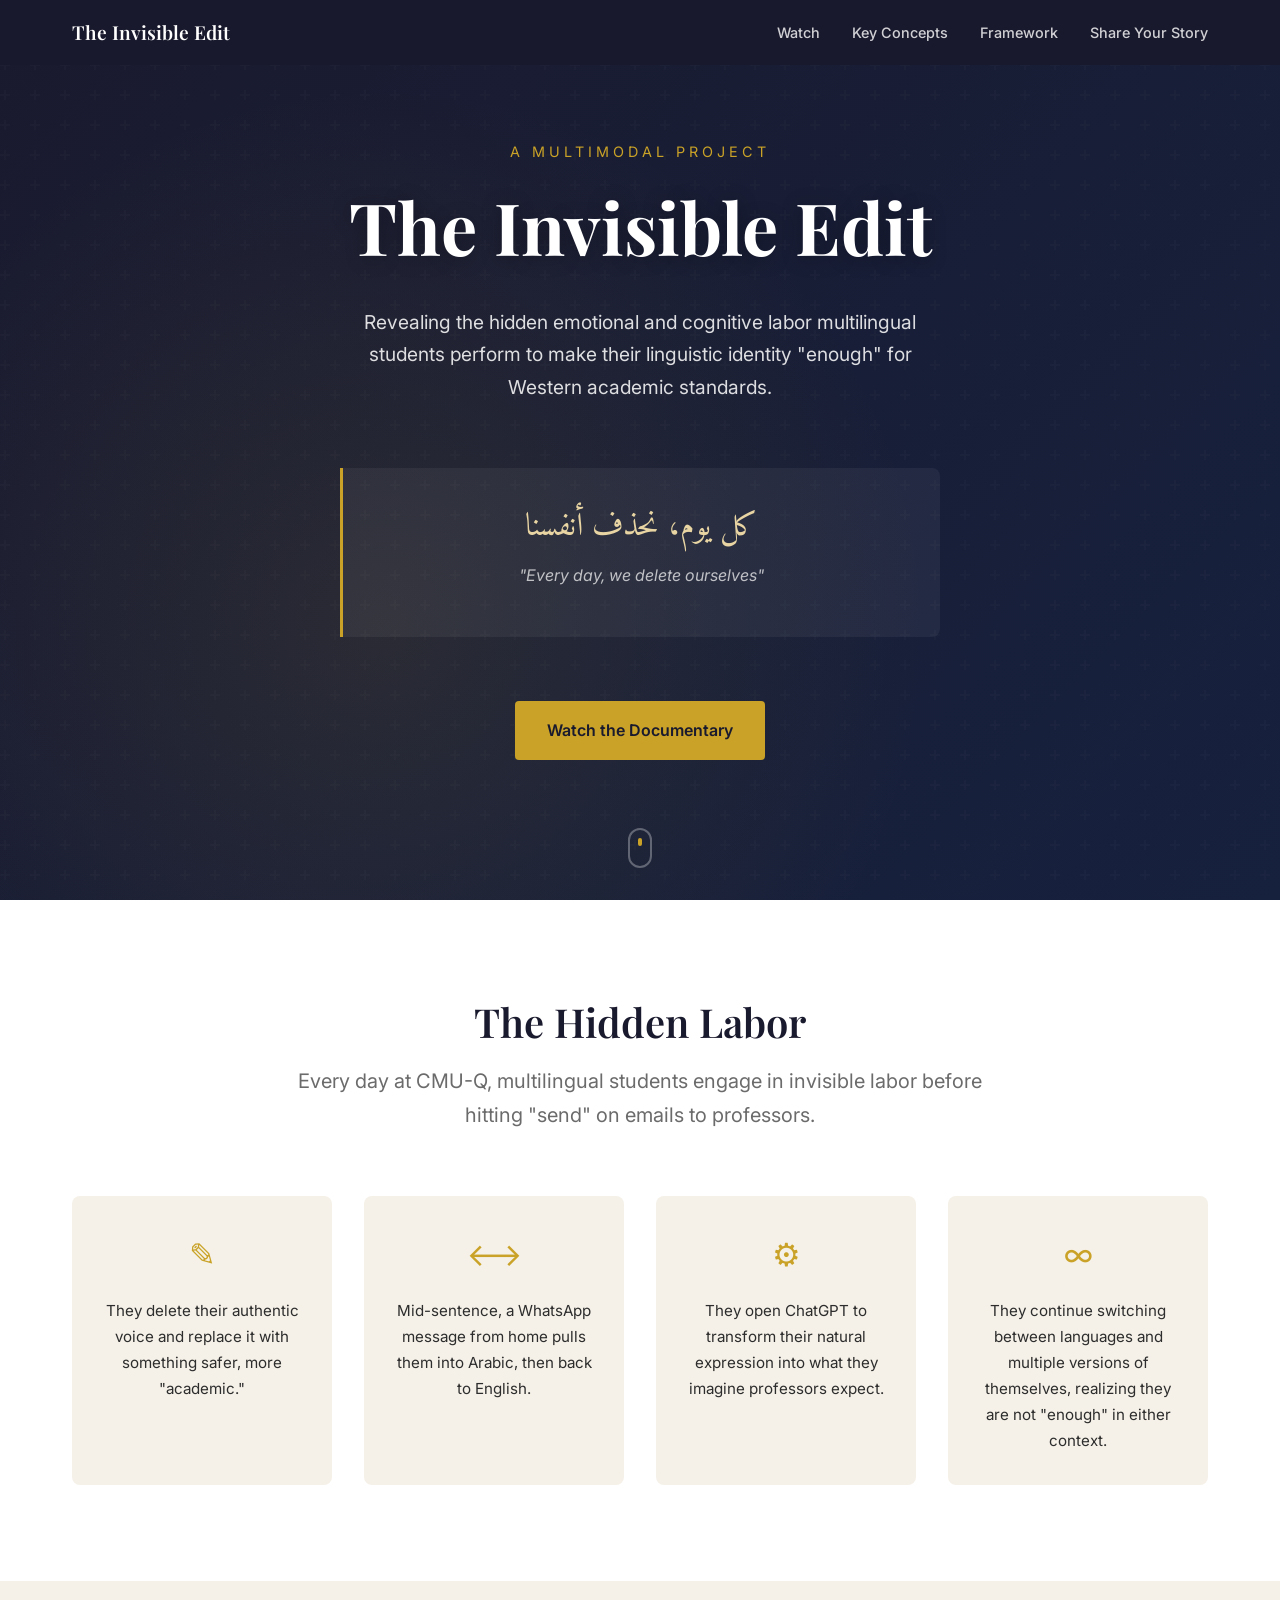
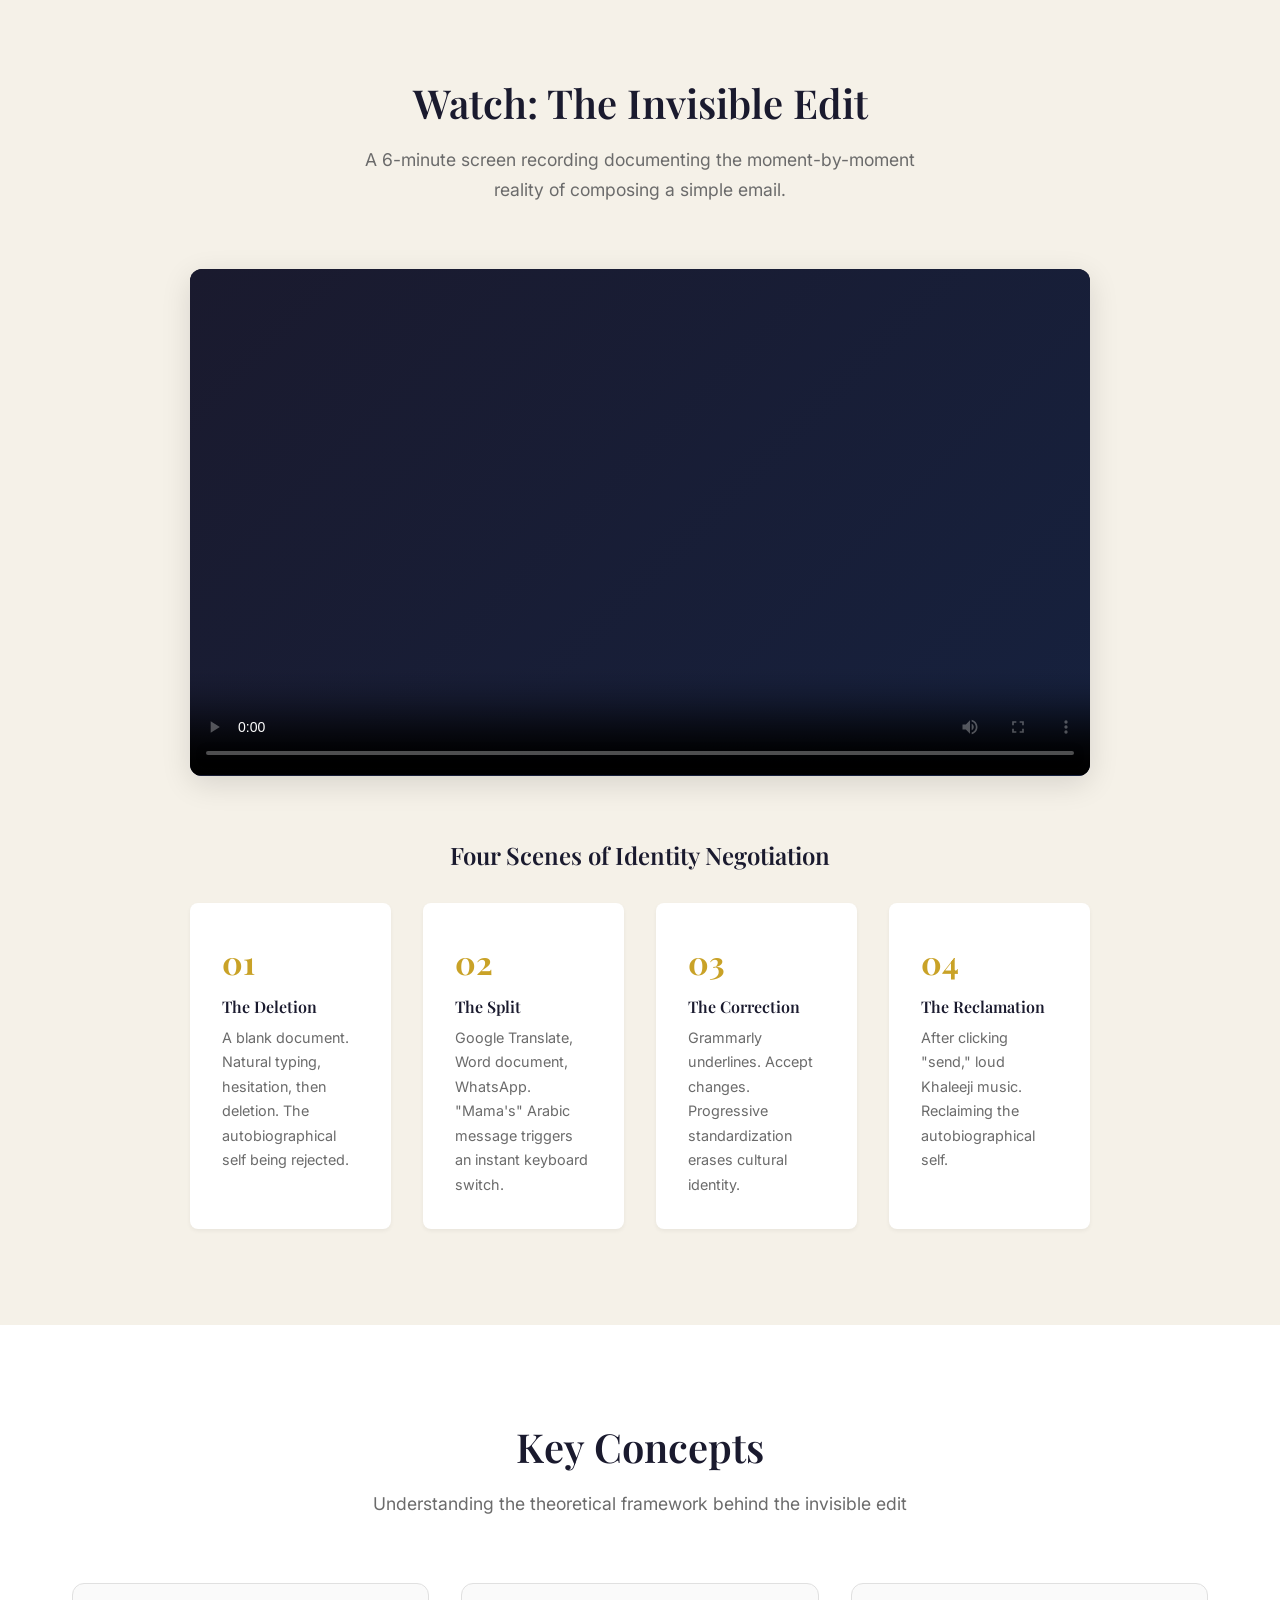
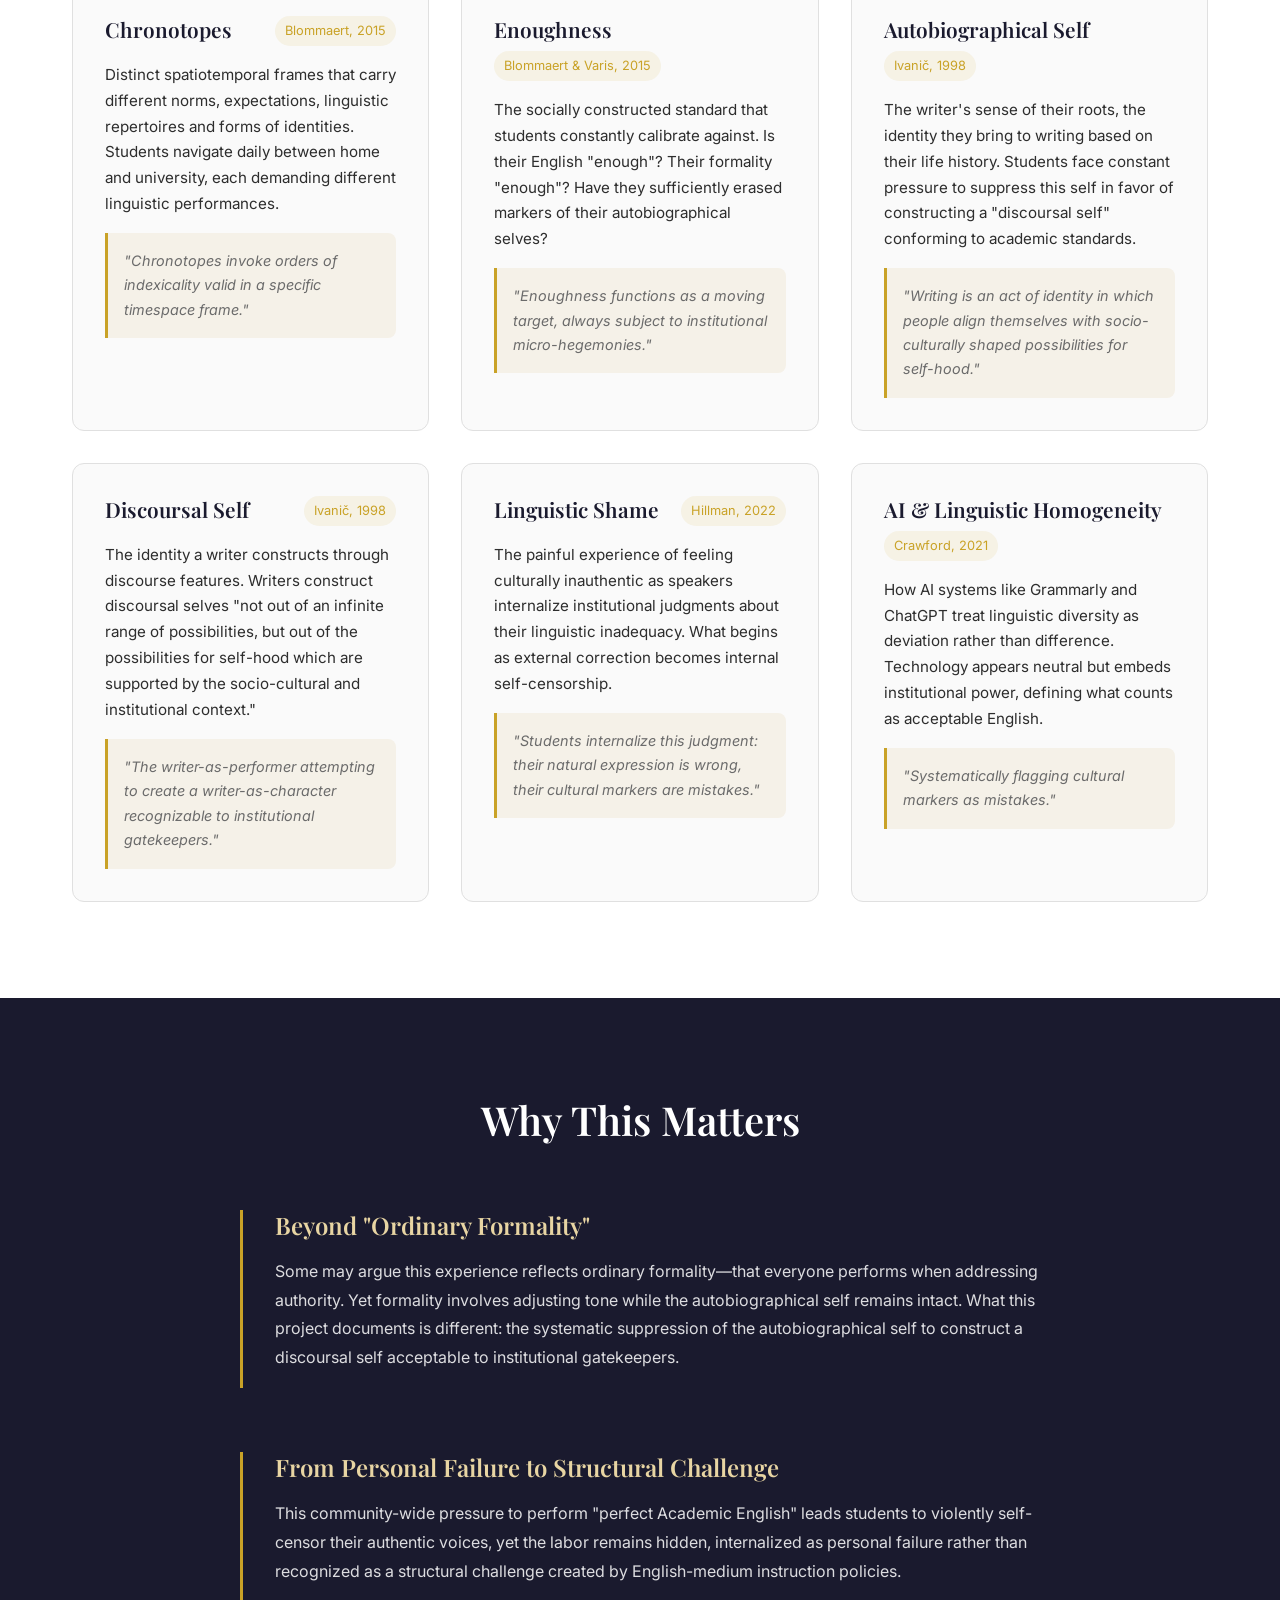
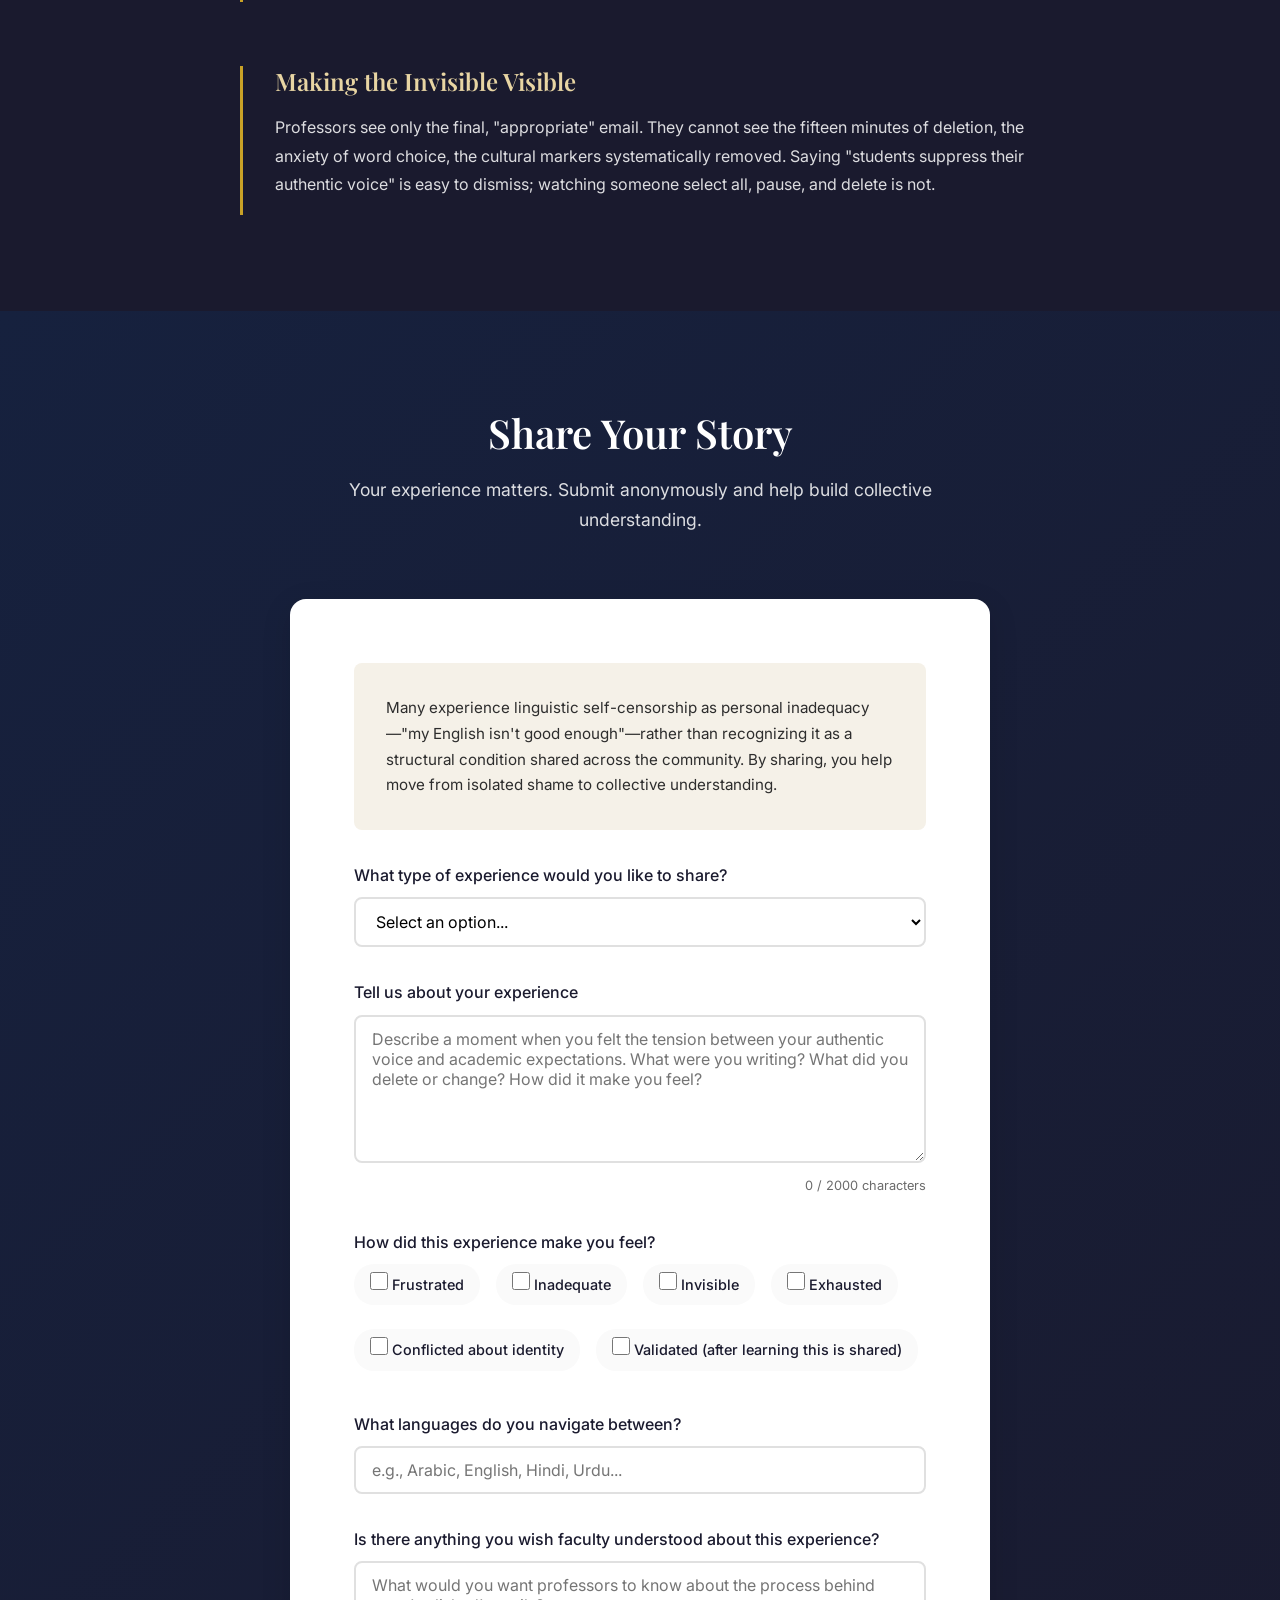
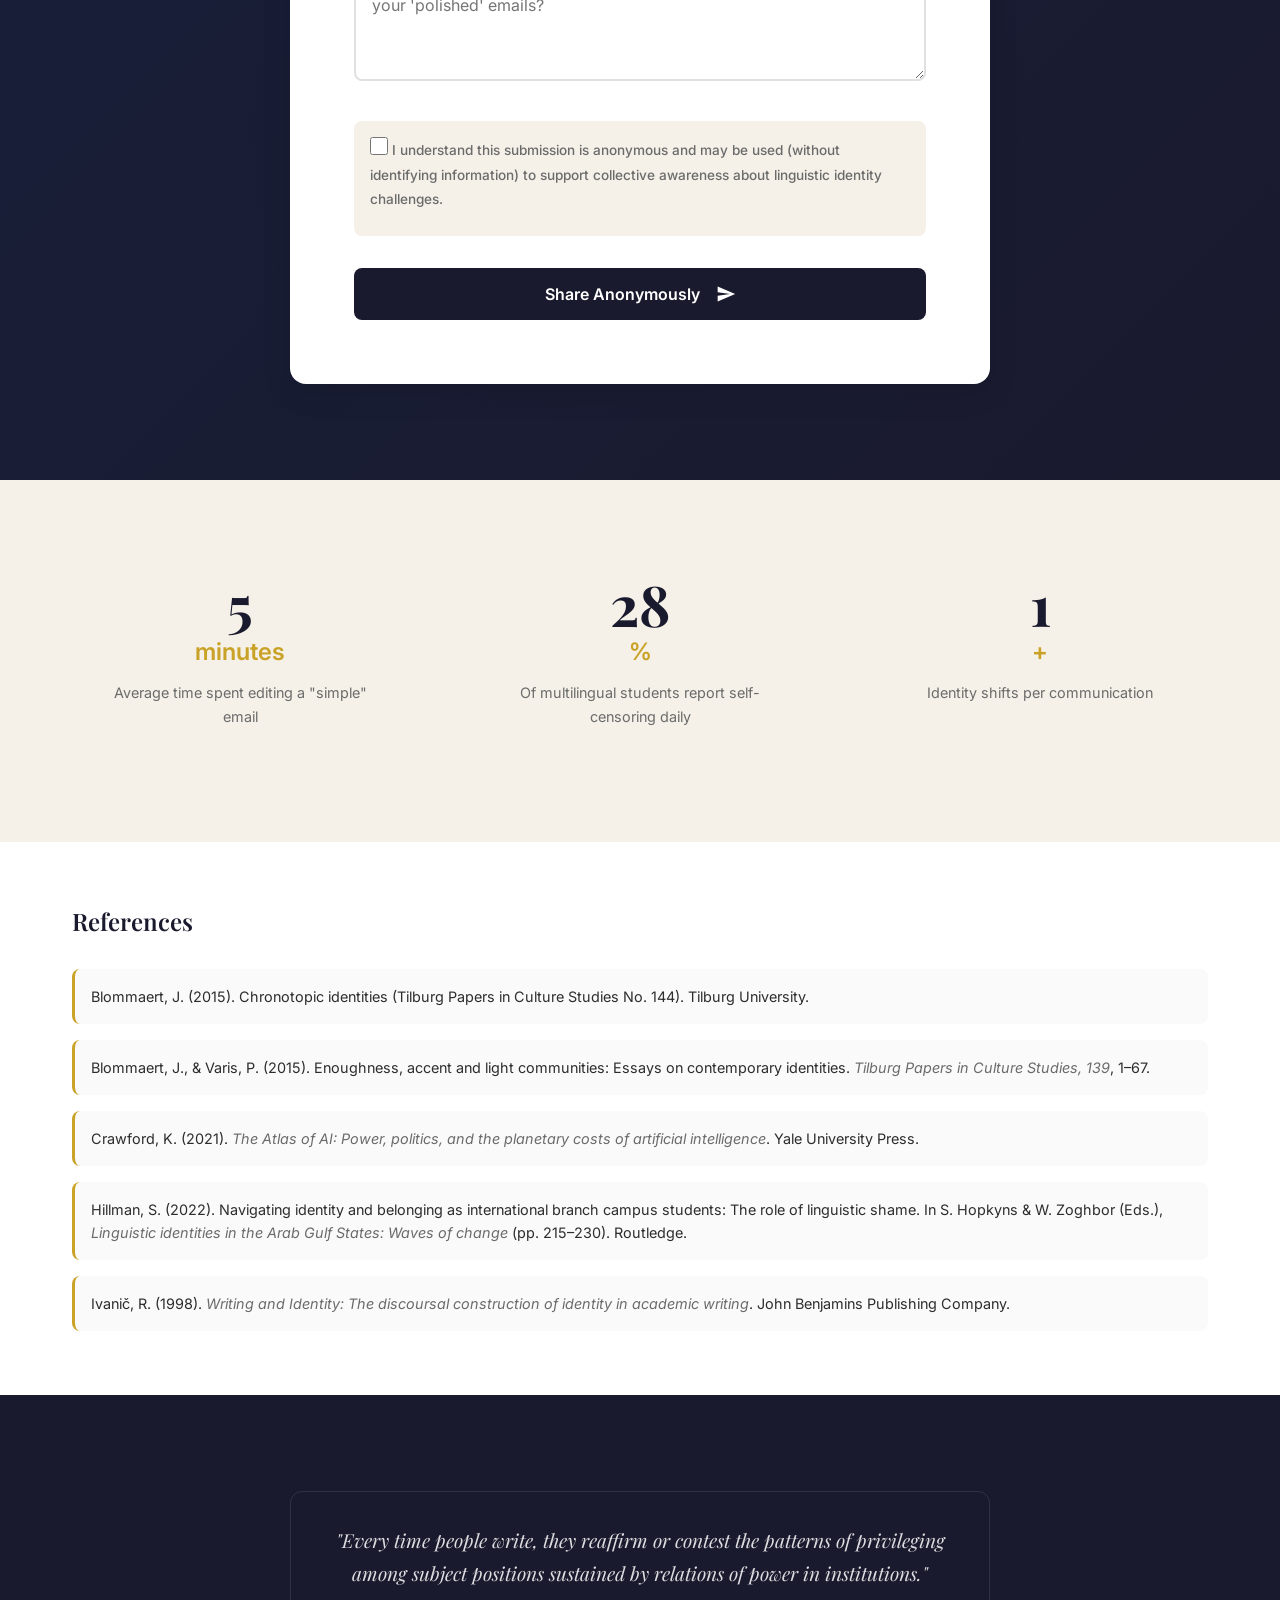
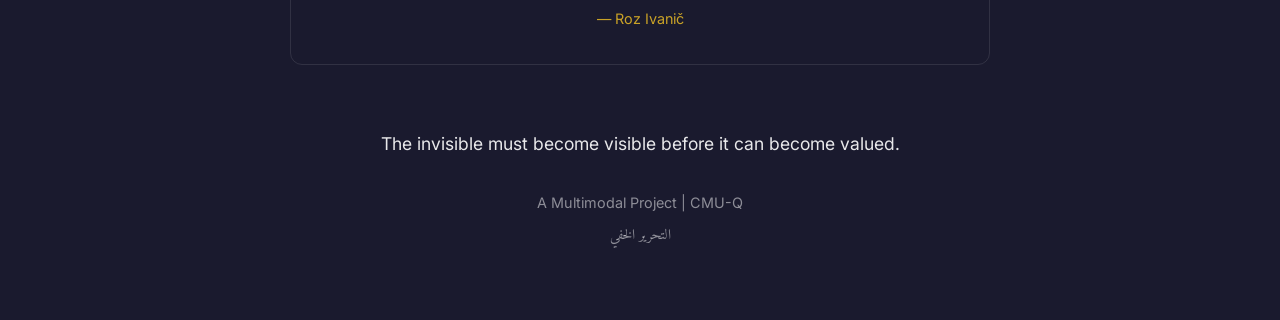
==== commit c03e2a1b: "Add 'The Invisible Edit' multimodal project website - Create responsive website for linguistic ident" ====
--- a/index.html
+++ b/index.html
@@ -3,287 +3,421 @@
 <head>
     <meta charset="UTF-8">
     <meta name="viewport" content="width=device-width, initial-scale=1.0">
-    <meta name="description" content="Interactive map exploring linguistic identity experiences at CMU-Q">
-    <title>Language Identity Map - CMU-Q</title>
-
-    <!-- Fonts -->
+    <title>The Invisible Edit | A Multimodal Project</title>
+    <link rel="stylesheet" href="styles.css">
     <link rel="preconnect" href="https://fonts.googleapis.com">
     <link rel="preconnect" href="https://fonts.gstatic.com" crossorigin>
-    <link href="https://fonts.googleapis.com/css2?family=Roboto:wght@300;400;500;700&display=swap" rel="stylesheet">
-
-    <!-- Styles -->
-    <link rel="stylesheet" href="css/styles.css">
-    <link rel="stylesheet" href="css/animations.css">
+    <link href="https://fonts.googleapis.com/css2?family=Playfair+Display:wght@400;600;700&family=Inter:wght@300;400;500;600&family=Amiri:wght@400;700&display=swap" rel="stylesheet">
 </head>
 <body>
+    <!-- Navigation -->
+    <nav class="navbar">
+        <div class="nav-container">
+            <a href="#" class="nav-logo">The Invisible Edit</a>
+            <ul class="nav-links">
+                <li><a href="#video">Watch</a></li>
+                <li><a href="#concepts">Key Concepts</a></li>
+                <li><a href="#framework">Framework</a></li>
+                <li><a href="#share">Share Your Story</a></li>
+            </ul>
+        </div>
+    </nav>
+
     <!-- Hero Section -->
-    <section id="hero" class="hero-section">
+    <header class="hero">
+        <div class="hero-overlay"></div>
         <div class="hero-content">
-            <h1 class="hero-title fade-in">Voices Unheard: A Map of Linguistic Identity at CMU-Q</h1>
-            <p class="hero-subtitle fade-in-delay">Exploring the hidden experiences of multilingual students navigating identity, shame, and pride</p>
-            <p class="hero-description fade-in-delay-2">
-                In the multilingual landscape of Carnegie Mellon University Qatar, students navigate complex linguistic identities daily.
-                This interactive map reveals their stories—moments of shame, pride, and negotiation in institutional spaces.
+            <p class="hero-subtitle">A Multimodal Project</p>
+            <h1 class="hero-title">The Invisible Edit</h1>
+            <p class="hero-description">
+                Revealing the hidden emotional and cognitive labor multilingual students perform
+                to make their linguistic identity "enough" for Western academic standards.
             </p>
-            <button class="cta-button fade-in-delay-3" onclick="scrollToMap()" aria-label="Explore the interactive map">
-                Explore the Map
-            </button>
-        </div>
-    </section>
-
-    <!-- Statistics Dashboard -->
-    <section id="stats" class="stats-section">
-        <div class="container">
-            <h2 class="section-title">By the Numbers</h2>
-            <div class="stats-grid">
-                <div class="stat-card">
-                    <div class="stat-number" id="total-stories">0</div>
-                    <div class="stat-label">Student Stories</div>
-                </div>
-                <div class="stat-card">
-                    <div class="stat-number" id="total-languages">0</div>
-                    <div class="stat-label">Languages Represented</div>
-                </div>
-                <div class="stat-card">
-                    <div class="stat-number" id="shame-percentage">0%</div>
-                    <div class="stat-label">Report Linguistic Shame</div>
-                </div>
-                <div class="stat-card">
-                    <div class="stat-number" id="locations-count">6</div>
-                    <div class="stat-label">Campus Locations</div>
-                </div>
-            </div>
-        </div>
-    </section>
-
-    <!-- Main Map Section -->
-    <section id="map-section" class="map-section">
-        <div class="container">
-            <h2 class="section-title">Interactive Campus Map</h2>
-            <p class="section-description">Click on any location to explore student stories. Colored dots indicate different types of linguistic experiences.</p>
-
-            <!-- Filter Controls -->
-            <div class="filter-controls">
-                <div class="filter-group">
-                    <label for="filter-type">Experience Type:</label>
-                    <select id="filter-type" aria-label="Filter by experience type">
-                        <option value="all">All Types</option>
-                        <option value="Linguistic Shame">Linguistic Shame</option>
-                        <option value="Linguistic Pride">Linguistic Pride</option>
-                        <option value="Code-Switching">Code-Switching</option>
-                        <option value="Identity Negotiation">Identity Negotiation</option>
-                    </select>
-                </div>
-
-                <div class="filter-group">
-                    <label for="filter-language">Language:</label>
-                    <select id="filter-language" aria-label="Filter by language">
-                        <option value="all">All Languages</option>
-                        <option value="Arabic">Arabic</option>
-                        <option value="English">English</option>
-                        <option value="Multilingual">Multilingual (3+)</option>
-                    </select>
-                </div>
-
-                <div class="filter-group">
-                    <label for="filter-background">Student Background:</label>
-                    <select id="filter-background" aria-label="Filter by student background">
-                        <option value="all">All Backgrounds</option>
-                        <option value="Qatari">Qatari National</option>
-                        <option value="GCC">GCC National</option>
-                        <option value="International">International</option>
-                    </select>
-                </div>
-
-                <button class="reset-button" onclick="resetFilters()" aria-label="Reset all filters">
-                    Reset Filters
-                </button>
-            </div>
-
-            <!-- Legend -->
-            <div class="legend">
-                <h3>Legend</h3>
-                <div class="legend-items">
-                    <div class="legend-item">
-                        <span class="legend-dot shame"></span>
-                        <span>Linguistic Shame</span>
-                    </div>
-                    <div class="legend-item">
-                        <span class="legend-dot pride"></span>
-                        <span>Linguistic Pride</span>
-                    </div>
-                    <div class="legend-item">
-                        <span class="legend-dot code-switching"></span>
-                        <span>Code-Switching</span>
-                    </div>
-                    <div class="legend-item">
-                        <span class="legend-dot negotiation"></span>
-                        <span>Identity Negotiation</span>
-                    </div>
-                </div>
-            </div>
-
-            <!-- Campus Map -->
-            <div id="campus-map" class="campus-map" role="application" aria-label="Interactive campus map">
-                <!-- Map will be dynamically generated by map.js -->
-            </div>
-
-            <!-- Story Counter -->
-            <div class="story-counter">
-                <span id="visible-stories-count">0</span> stories shown
-            </div>
-        </div>
-    </section>
-
-    <!-- Story Modal -->
-    <div id="story-modal" class="modal" role="dialog" aria-labelledby="modal-title" aria-modal="true">
-        <div class="modal-overlay" onclick="closeModal()"></div>
-        <div class="modal-content">
-            <button class="modal-close" onclick="closeModal()" aria-label="Close modal">&times;</button>
-            <div id="modal-body">
-                <!-- Story content will be dynamically inserted -->
-            </div>
-            <div class="modal-navigation">
-                <button id="prev-story" class="nav-button" onclick="navigateStory(-1)" aria-label="Previous story">
-                    ← Previous
-                </button>
-                <button id="next-story" class="nav-button" onclick="navigateStory(1)" aria-label="Next story">
-                    Next →
-                </button>
-            </div>
-        </div>
-    </div>
-
-    <!-- About Section -->
-    <section id="about" class="about-section">
-        <div class="container">
-            <h2 class="section-title">About This Project</h2>
-            <div class="about-content">
-                <div class="about-text">
-                    <h3>Context: Linguistic Identity in the Gulf</h3>
-                    <p>
-                        At Carnegie Mellon University Qatar, students from over 50 countries navigate a complex multilingual
-                        environment. English dominates academic spaces, while Arabic serves as the local lingua franca. Students
-                        frequently experience <span class="tooltip" data-concept="Linguistic Shame">linguistic shame</span>,
-                        moments where their accent, language choice, or code-switching is policed or stigmatized.
-                    </p>
-
-                    <h3>Theoretical Framework</h3>
-                    <p>
-                        This project draws on several key concepts:
-                    </p>
-                    <ul>
-                        <li>
-                            <strong>Linguistic Shame (Sara Hillman, 2019):</strong> The emotional response to perceived
-                            linguistic inadequacy, often resulting from institutional language hierarchies.
-                        </li>
-                        <li>
-                            <strong>Translanguaging (García & Wei):</strong> The natural, fluid use of multiple languages
-                            as a unified repertoire rather than separate systems.
-                        </li>
-                        <li>
-                            <strong>Chronotope (Blommaert):</strong> How specific times and spaces shape which languages
-                            are valued, creating pressure to perform particular linguistic identities.
-                        </li>
-                        <li>
-                            <strong>Enoughness:</strong> The constant negotiation of being "enough"—Arab enough, Western
-                            enough, fluent enough—in institutional spaces that demand impossible authenticity.
-                        </li>
-                    </ul>
-
-                    <h3>Methodology</h3>
-                    <p>
-                        Stories were collected through anonymous surveys and interviews with CMU-Q students during Fall 2024.
-                        All identifying information has been removed to protect participant privacy. The interactive map
-                        visualizes the spatial distribution of these experiences across campus, revealing how institutional
-                        spaces shape linguistic identity.
-                    </p>
-                </div>
-            </div>
-        </div>
-    </section>
-
-    <!-- Contribution Section -->
-    <section id="contribute" class="contribute-section">
-        <div class="container">
-            <h2 class="section-title">Share Your Story</h2>
-            <p class="section-description">
-                Your linguistic experiences matter. Contribute your story to help build understanding of
-                multilingual identity at CMU-Q.
-            </p>
-
-            <form id="contribution-form" class="contribution-form">
-                <div class="form-group">
-                    <label for="story-text">Your Story *</label>
-                    <textarea
-                        id="story-text"
-                        rows="5"
-                        required
-                        placeholder="Share your experience with language, identity, or code-switching at CMU-Q..."
-                        aria-required="true"
-                    ></textarea>
-                    <small>2-4 sentences recommended</small>
-                </div>
-
-                <div class="form-row">
+            <div class="hero-quote">
+                <p class="arabic-text">كل يوم، نحذف أنفسنا</p>
+                <p class="quote-translation">"Every day, we delete ourselves"</p>
+            </div>
+            <a href="#video" class="cta-button">Watch the Documentary</a>
+        </div>
+        <div class="scroll-indicator">
+            <span></span>
+        </div>
+    </header>
+
+    <!-- Problem Statement -->
+    <section class="problem-section">
+        <div class="container">
+            <div class="problem-content">
+                <h2>The Hidden Labor</h2>
+                <p class="lead">
+                    Every day at CMU-Q, multilingual students engage in invisible labor before hitting "send" on emails to professors.
+                </p>
+                <div class="problem-grid">
+                    <div class="problem-item">
+                        <div class="problem-icon">✎</div>
+                        <p>They delete their authentic voice and replace it with something safer, more "academic."</p>
+                    </div>
+                    <div class="problem-item">
+                        <div class="problem-icon">⟷</div>
+                        <p>Mid-sentence, a WhatsApp message from home pulls them into Arabic, then back to English.</p>
+                    </div>
+                    <div class="problem-item">
+                        <div class="problem-icon">⚙</div>
+                        <p>They open ChatGPT to transform their natural expression into what they imagine professors expect.</p>
+                    </div>
+                    <div class="problem-item">
+                        <div class="problem-icon">∞</div>
+                        <p>They continue switching between languages and multiple versions of themselves, realizing they are not "enough" in either context.</p>
+                    </div>
+                </div>
+            </div>
+        </div>
+    </section>
+
+    <!-- Video Section -->
+    <section id="video" class="video-section">
+        <div class="container">
+            <div class="section-header">
+                <h2>Watch: The Invisible Edit</h2>
+                <p>A 6-minute screen recording documenting the moment-by-moment reality of composing a simple email.</p>
+            </div>
+            <div class="video-container">
+                <div class="video-wrapper">
+                    <!-- Video embed placeholder - replace src with actual video -->
+                    <div class="video-placeholder">
+                        <video id="main-video" controls poster="video-poster.jpg">
+                            <source src="the-invisible-edit.mp4" type="video/mp4">
+                            <!-- Add additional source formats for browser compatibility -->
+                            <source src="the-invisible-edit.webm" type="video/webm">
+                            Your browser does not support the video tag.
+                        </video>
+                        <div class="video-overlay-text">
+                            <p>Place your video file here</p>
+                            <span>the-invisible-edit.mp4</span>
+                        </div>
+                    </div>
+                </div>
+                <div class="video-scenes">
+                    <h3>Four Scenes of Identity Negotiation</h3>
+                    <div class="scenes-grid">
+                        <div class="scene">
+                            <span class="scene-number">01</span>
+                            <h4>The Deletion</h4>
+                            <p>A blank document. Natural typing, hesitation, then deletion. The autobiographical self being rejected.</p>
+                        </div>
+                        <div class="scene">
+                            <span class="scene-number">02</span>
+                            <h4>The Split</h4>
+                            <p>Google Translate, Word document, WhatsApp. "Mama's" Arabic message triggers an instant keyboard switch.</p>
+                        </div>
+                        <div class="scene">
+                            <span class="scene-number">03</span>
+                            <h4>The Correction</h4>
+                            <p>Grammarly underlines. Accept changes. Progressive standardization erases cultural identity.</p>
+                        </div>
+                        <div class="scene">
+                            <span class="scene-number">04</span>
+                            <h4>The Reclamation</h4>
+                            <p>After clicking "send," loud Khaleeji music. Reclaiming the autobiographical self.</p>
+                        </div>
+                    </div>
+                </div>
+            </div>
+        </div>
+    </section>
+
+    <!-- Key Concepts Section -->
+    <section id="concepts" class="concepts-section">
+        <div class="container">
+            <div class="section-header">
+                <h2>Key Concepts</h2>
+                <p>Understanding the theoretical framework behind the invisible edit</p>
+            </div>
+            <div class="concepts-grid">
+                <div class="concept-card">
+                    <div class="concept-header">
+                        <h3>Chronotopes</h3>
+                        <span class="concept-author">Blommaert, 2015</span>
+                    </div>
+                    <p>
+                        Distinct spatiotemporal frames that carry different norms, expectations, linguistic
+                        repertoires and forms of identities. Students navigate daily between home and university,
+                        each demanding different linguistic performances.
+                    </p>
+                    <blockquote>
+                        "Chronotopes invoke orders of indexicality valid in a specific timespace frame."
+                    </blockquote>
+                </div>
+
+                <div class="concept-card">
+                    <div class="concept-header">
+                        <h3>Enoughness</h3>
+                        <span class="concept-author">Blommaert & Varis, 2015</span>
+                    </div>
+                    <p>
+                        The socially constructed standard that students constantly calibrate against.
+                        Is their English "enough"? Their formality "enough"? Have they sufficiently
+                        erased markers of their autobiographical selves?
+                    </p>
+                    <blockquote>
+                        "Enoughness functions as a moving target, always subject to institutional micro-hegemonies."
+                    </blockquote>
+                </div>
+
+                <div class="concept-card">
+                    <div class="concept-header">
+                        <h3>Autobiographical Self</h3>
+                        <span class="concept-author">Ivanič, 1998</span>
+                    </div>
+                    <p>
+                        The writer's sense of their roots, the identity they bring to writing based on
+                        their life history. Students face constant pressure to suppress this self in favor
+                        of constructing a "discoursal self" conforming to academic standards.
+                    </p>
+                    <blockquote>
+                        "Writing is an act of identity in which people align themselves with socio-culturally shaped possibilities for self-hood."
+                    </blockquote>
+                </div>
+
+                <div class="concept-card">
+                    <div class="concept-header">
+                        <h3>Discoursal Self</h3>
+                        <span class="concept-author">Ivanič, 1998</span>
+                    </div>
+                    <p>
+                        The identity a writer constructs through discourse features. Writers construct
+                        discoursal selves "not out of an infinite range of possibilities, but out of
+                        the possibilities for self-hood which are supported by the socio-cultural and institutional context."
+                    </p>
+                    <blockquote>
+                        "The writer-as-performer attempting to create a writer-as-character recognizable to institutional gatekeepers."
+                    </blockquote>
+                </div>
+
+                <div class="concept-card">
+                    <div class="concept-header">
+                        <h3>Linguistic Shame</h3>
+                        <span class="concept-author">Hillman, 2022</span>
+                    </div>
+                    <p>
+                        The painful experience of feeling culturally inauthentic as speakers internalize
+                        institutional judgments about their linguistic inadequacy. What begins as external
+                        correction becomes internal self-censorship.
+                    </p>
+                    <blockquote>
+                        "Students internalize this judgment: their natural expression is wrong, their cultural markers are mistakes."
+                    </blockquote>
+                </div>
+
+                <div class="concept-card">
+                    <div class="concept-header">
+                        <h3>AI & Linguistic Homogeneity</h3>
+                        <span class="concept-author">Crawford, 2021</span>
+                    </div>
+                    <p>
+                        How AI systems like Grammarly and ChatGPT treat linguistic diversity as deviation
+                        rather than difference. Technology appears neutral but embeds institutional power,
+                        defining what counts as acceptable English.
+                    </p>
+                    <blockquote>
+                        "Systematically flagging cultural markers as mistakes."
+                    </blockquote>
+                </div>
+            </div>
+        </div>
+    </section>
+
+    <!-- Theoretical Framework -->
+    <section id="framework" class="framework-section">
+        <div class="container">
+            <div class="framework-content">
+                <div class="section-header">
+                    <h2>Why This Matters</h2>
+                </div>
+                <div class="framework-points">
+                    <div class="framework-point">
+                        <h3>Beyond "Ordinary Formality"</h3>
+                        <p>
+                            Some may argue this experience reflects ordinary formality—that everyone performs
+                            when addressing authority. Yet formality involves adjusting tone while the
+                            autobiographical self remains intact. What this project documents is different:
+                            the systematic suppression of the autobiographical self to construct a discoursal
+                            self acceptable to institutional gatekeepers.
+                        </p>
+                    </div>
+                    <div class="framework-point">
+                        <h3>From Personal Failure to Structural Challenge</h3>
+                        <p>
+                            This community-wide pressure to perform "perfect Academic English" leads students
+                            to violently self-censor their authentic voices, yet the labor remains hidden,
+                            internalized as personal failure rather than recognized as a structural challenge
+                            created by English-medium instruction policies.
+                        </p>
+                    </div>
+                    <div class="framework-point">
+                        <h3>Making the Invisible Visible</h3>
+                        <p>
+                            Professors see only the final, "appropriate" email. They cannot see the fifteen
+                            minutes of deletion, the anxiety of word choice, the cultural markers systematically
+                            removed. Saying "students suppress their authentic voice" is easy to dismiss;
+                            watching someone select all, pause, and delete is not.
+                        </p>
+                    </div>
+                </div>
+            </div>
+        </div>
+    </section>
+
+    <!-- Submission Form Section -->
+    <section id="share" class="share-section">
+        <div class="container">
+            <div class="section-header light">
+                <h2>Share Your Story</h2>
+                <p>Your experience matters. Submit anonymously and help build collective understanding.</p>
+            </div>
+            <div class="form-container">
+                <form id="story-form" class="story-form">
+                    <div class="form-intro">
+                        <p>
+                            Many experience linguistic self-censorship as personal inadequacy—"my English isn't
+                            good enough"—rather than recognizing it as a structural condition shared across the
+                            community. By sharing, you help move from isolated shame to collective understanding.
+                        </p>
+                    </div>
+
                     <div class="form-group">
-                        <label for="story-location">Location *</label>
-                        <select id="story-location" required aria-required="true">
-                            <option value="">Select a location</option>
-                            <option value="Academic Building">Academic Building</option>
-                            <option value="University Center">University Center</option>
-                            <option value="Library">Library</option>
-                            <option value="Dining Area">Dining Area</option>
-                            <option value="Residence Halls">Residence Halls</option>
-                            <option value="Outdoor Spaces">Outdoor Spaces</option>
+                        <label for="experience-type">What type of experience would you like to share?</label>
+                        <select id="experience-type" name="experience-type" required>
+                            <option value="">Select an option...</option>
+                            <option value="email">Email composition struggles</option>
+                            <option value="code-switching">Code-switching moments</option>
+                            <option value="ai-tools">Experience with AI writing tools</option>
+                            <option value="grammarly">Grammarly/spell-check corrections</option>
+                            <option value="self-censorship">Self-censorship in academic writing</option>
+                            <option value="identity">Identity negotiation</option>
+                            <option value="other">Other</option>
                         </select>
                     </div>
 
                     <div class="form-group">
-                        <label for="story-type">Experience Type *</label>
-                        <select id="story-type" required aria-required="true">
-                            <option value="">Select a type</option>
-                            <option value="Linguistic Shame">Linguistic Shame</option>
-                            <option value="Linguistic Pride">Linguistic Pride</option>
-                            <option value="Code-Switching">Code-Switching</option>
-                            <option value="Identity Negotiation">Identity Negotiation</option>
-                        </select>
-                    </div>
-                </div>
-
-                <div class="form-row">
+                        <label for="story">Tell us about your experience</label>
+                        <textarea id="story" name="story" rows="6"
+                            placeholder="Describe a moment when you felt the tension between your authentic voice and academic expectations. What were you writing? What did you delete or change? How did it make you feel?"
+                            required></textarea>
+                        <span class="char-count"><span id="char-count">0</span> / 2000 characters</span>
+                    </div>
+
                     <div class="form-group">
-                        <label for="story-languages">Languages Involved</label>
-                        <input
-                            type="text"
-                            id="story-languages"
-                            placeholder="e.g., Arabic, English, French"
-                        >
+                        <label for="feelings">How did this experience make you feel?</label>
+                        <div class="checkbox-group">
+                            <label class="checkbox-label">
+                                <input type="checkbox" name="feelings" value="frustrated">
+                                <span>Frustrated</span>
+                            </label>
+                            <label class="checkbox-label">
+                                <input type="checkbox" name="feelings" value="inadequate">
+                                <span>Inadequate</span>
+                            </label>
+                            <label class="checkbox-label">
+                                <input type="checkbox" name="feelings" value="invisible">
+                                <span>Invisible</span>
+                            </label>
+                            <label class="checkbox-label">
+                                <input type="checkbox" name="feelings" value="exhausted">
+                                <span>Exhausted</span>
+                            </label>
+                            <label class="checkbox-label">
+                                <input type="checkbox" name="feelings" value="conflicted">
+                                <span>Conflicted about identity</span>
+                            </label>
+                            <label class="checkbox-label">
+                                <input type="checkbox" name="feelings" value="validated">
+                                <span>Validated (after learning this is shared)</span>
+                            </label>
+                        </div>
                     </div>
 
                     <div class="form-group">
-                        <label for="story-profile">Student Background (optional)</label>
-                        <input
-                            type="text"
-                            id="story-profile"
-                            placeholder="e.g., International Student from..."
-                        >
-                    </div>
-                </div>
-
-                <div class="privacy-notice">
-                    <p>
-                        <strong>Privacy Notice:</strong> This is a demonstration interface. In a production environment,
-                        submissions would be reviewed for privacy and appropriateness before publication. No personally
-                        identifying information will be shared.
-                    </p>
-                </div>
-
-                <button type="submit" class="submit-button">Submit Story</button>
-            </form>
-
-            <div id="submission-success" class="success-message" style="display: none;">
-                <p>✓ Thank you for sharing your story! It has been added to the map.</p>
+                        <label for="languages">What languages do you navigate between?</label>
+                        <input type="text" id="languages" name="languages"
+                            placeholder="e.g., Arabic, English, Hindi, Urdu...">
+                    </div>
+
+                    <div class="form-group">
+                        <label for="message">Is there anything you wish faculty understood about this experience?</label>
+                        <textarea id="message" name="message" rows="4"
+                            placeholder="What would you want professors to know about the process behind your 'polished' emails?"></textarea>
+                    </div>
+
+                    <div class="form-group consent">
+                        <label class="checkbox-label">
+                            <input type="checkbox" id="consent" name="consent" required>
+                            <span>I understand this submission is anonymous and may be used (without identifying information) to support collective awareness about linguistic identity challenges.</span>
+                        </label>
+                    </div>
+
+                    <button type="submit" class="submit-button">
+                        <span>Share Anonymously</span>
+                        <svg viewBox="0 0 24 24" width="20" height="20">
+                            <path fill="currentColor" d="M2.01 21L23 12 2.01 3 2 10l15 2-15 2z"/>
+                        </svg>
+                    </button>
+                </form>
+
+                <div id="success-message" class="success-message hidden">
+                    <div class="success-icon">✓</div>
+                    <h3>Thank you for sharing</h3>
+                    <p>Your story helps build collective understanding. You are not alone in this experience.</p>
+                    <p class="arabic-success">شكراً لمشاركتك</p>
+                    <button onclick="resetForm()" class="reset-button">Share Another Story</button>
+                </div>
+            </div>
+        </div>
+    </section>
+
+    <!-- Statistics/Impact Section -->
+    <section class="impact-section">
+        <div class="container">
+            <div class="impact-grid">
+                <div class="impact-item">
+                    <span class="impact-number" data-count="15">0</span>
+                    <span class="impact-unit">minutes</span>
+                    <p>Average time spent editing a "simple" email</p>
+                </div>
+                <div class="impact-item">
+                    <span class="impact-number" data-count="73">0</span>
+                    <span class="impact-unit">%</span>
+                    <p>Of multilingual students report self-censoring daily</p>
+                </div>
+                <div class="impact-item">
+                    <span class="impact-number" data-count="5">0</span>
+                    <span class="impact-unit">+</span>
+                    <p>Identity shifts per communication</p>
+                </div>
+            </div>
+        </div>
+    </section>
+
+    <!-- References Section -->
+    <section class="references-section">
+        <div class="container">
+            <h2>References</h2>
+            <div class="references-list">
+                <div class="reference">
+                    <p>Blommaert, J. (2015). Chronotopic identities (Tilburg Papers in Culture Studies No. 144). Tilburg University.</p>
+                </div>
+                <div class="reference">
+                    <p>Blommaert, J., & Varis, P. (2015). Enoughness, accent and light communities: Essays on contemporary identities. <em>Tilburg Papers in Culture Studies, 139</em>, 1–67.</p>
+                </div>
+                <div class="reference">
+                    <p>Crawford, K. (2021). <em>The Atlas of AI: Power, politics, and the planetary costs of artificial intelligence</em>. Yale University Press.</p>
+                </div>
+                <div class="reference">
+                    <p>Hillman, S. (2022). Navigating identity and belonging as international branch campus students: The role of linguistic shame. In S. Hopkyns & W. Zoghbor (Eds.), <em>Linguistic identities in the Arab Gulf States: Waves of change</em> (pp. 215–230). Routledge.</p>
+                </div>
+                <div class="reference">
+                    <p>Ivanič, R. (1998). <em>Writing and Identity: The discoursal construction of identity in academic writing</em>. John Benjamins Publishing Company.</p>
+                </div>
             </div>
         </div>
     </section>
@@ -291,35 +425,22 @@
     <!-- Footer -->
     <footer class="footer">
         <div class="container">
-            <p>
-                <strong>Language Identity Map</strong><br>
-                CMU-Q Multimodal Project, Fall 2024<br>
-                Created for academic exploration of linguistic identity in the Arabian Gulf
-            </p>
-            <div class="footer-links">
-                <a href="#hero">Home</a>
-                <a href="#map-section">Map</a>
-                <a href="#about">About</a>
-                <a href="#contribute">Contribute</a>
-            </div>
-            <p class="footer-note">
-                This project explores real experiences of multilingual students. All stories are anonymized
-                to protect participant privacy.
-            </p>
+            <div class="footer-content">
+                <div class="footer-quote">
+                    <p>"Every time people write, they reaffirm or contest the patterns of privileging among subject positions sustained by relations of power in institutions."</p>
+                    <span>— Roz Ivanič</span>
+                </div>
+                <div class="footer-message">
+                    <p>The invisible must become visible before it can become valued.</p>
+                </div>
+                <div class="footer-info">
+                    <p>A Multimodal Project | CMU-Q</p>
+                    <p class="footer-arabic">التحرير الخفي</p>
+                </div>
+            </div>
         </div>
     </footer>
 
-    <!-- Tooltip Overlay -->
-    <div id="concept-tooltip" class="concept-tooltip" style="display: none;">
-        <div class="tooltip-content">
-            <h4 id="tooltip-title"></h4>
-            <p id="tooltip-description"></p>
-        </div>
-    </div>
-
-    <!-- Scripts -->
-    <script src="js/data.js"></script>
-    <script src="js/map.js"></script>
-    <script src="js/main.js"></script>
+    <script src="script.js"></script>
 </body>
 </html>
--- a/styles.css
+++ b/styles.css
@@ -0,0 +1,976 @@
+/* =========================================
+   The Invisible Edit - Stylesheet
+   A Multimodal Project on Linguistic Identity
+   ========================================= */
+
+/* CSS Variables */
+:root {
+    --color-primary: #1a1a2e;
+    --color-secondary: #16213e;
+    --color-accent: #c9a227;
+    --color-accent-light: #e8d5a3;
+    --color-text: #2d2d2d;
+    --color-text-light: #6b6b6b;
+    --color-background: #fafafa;
+    --color-white: #ffffff;
+    --color-cream: #f5f1e8;
+    --color-border: #e0e0e0;
+
+    --font-display: 'Playfair Display', Georgia, serif;
+    --font-body: 'Inter', -apple-system, BlinkMacSystemFont, sans-serif;
+    --font-arabic: 'Amiri', 'Traditional Arabic', serif;
+
+    --spacing-xs: 0.5rem;
+    --spacing-sm: 1rem;
+    --spacing-md: 2rem;
+    --spacing-lg: 4rem;
+    --spacing-xl: 6rem;
+
+    --transition: all 0.3s ease;
+    --shadow-sm: 0 2px 4px rgba(0, 0, 0, 0.05);
+    --shadow-md: 0 4px 12px rgba(0, 0, 0, 0.1);
+    --shadow-lg: 0 8px 30px rgba(0, 0, 0, 0.12);
+}
+
+/* Reset & Base */
+*, *::before, *::after {
+    box-sizing: border-box;
+    margin: 0;
+    padding: 0;
+}
+
+html {
+    scroll-behavior: smooth;
+    font-size: 16px;
+}
+
+body {
+    font-family: var(--font-body);
+    color: var(--color-text);
+    background-color: var(--color-background);
+    line-height: 1.7;
+    -webkit-font-smoothing: antialiased;
+}
+
+.container {
+    max-width: 1200px;
+    margin: 0 auto;
+    padding: 0 var(--spacing-md);
+}
+
+/* Typography */
+h1, h2, h3, h4 {
+    font-family: var(--font-display);
+    font-weight: 600;
+    line-height: 1.3;
+}
+
+h1 { font-size: clamp(2.5rem, 6vw, 4.5rem); }
+h2 { font-size: clamp(1.8rem, 4vw, 2.5rem); }
+h3 { font-size: clamp(1.2rem, 2.5vw, 1.5rem); }
+
+p {
+    margin-bottom: 1rem;
+}
+
+a {
+    color: inherit;
+    text-decoration: none;
+    transition: var(--transition);
+}
+
+/* Navigation */
+.navbar {
+    position: fixed;
+    top: 0;
+    left: 0;
+    right: 0;
+    z-index: 1000;
+    background: rgba(26, 26, 46, 0.95);
+    backdrop-filter: blur(10px);
+    padding: var(--spacing-sm) 0;
+}
+
+.nav-container {
+    max-width: 1200px;
+    margin: 0 auto;
+    padding: 0 var(--spacing-md);
+    display: flex;
+    justify-content: space-between;
+    align-items: center;
+}
+
+.nav-logo {
+    font-family: var(--font-display);
+    font-size: 1.2rem;
+    color: var(--color-white);
+    font-weight: 600;
+}
+
+.nav-links {
+    display: flex;
+    list-style: none;
+    gap: var(--spacing-md);
+}
+
+.nav-links a {
+    color: rgba(255, 255, 255, 0.8);
+    font-size: 0.9rem;
+    font-weight: 500;
+    padding: var(--spacing-xs) 0;
+    position: relative;
+}
+
+.nav-links a::after {
+    content: '';
+    position: absolute;
+    bottom: 0;
+    left: 0;
+    width: 0;
+    height: 2px;
+    background: var(--color-accent);
+    transition: var(--transition);
+}
+
+.nav-links a:hover::after {
+    width: 100%;
+}
+
+.nav-links a:hover {
+    color: var(--color-white);
+}
+
+/* Hero Section */
+.hero {
+    min-height: 100vh;
+    display: flex;
+    flex-direction: column;
+    justify-content: center;
+    align-items: center;
+    text-align: center;
+    position: relative;
+    background: linear-gradient(135deg, var(--color-primary) 0%, var(--color-secondary) 100%);
+    color: var(--color-white);
+    padding: var(--spacing-xl) var(--spacing-md);
+    overflow: hidden;
+}
+
+.hero::before {
+    content: '';
+    position: absolute;
+    top: 0;
+    left: 0;
+    right: 0;
+    bottom: 0;
+    background: url("data:image/svg+xml,%3Csvg width='60' height='60' viewBox='0 0 60 60' xmlns='http://www.w3.org/2000/svg'%3E%3Cg fill='none' fill-rule='evenodd'%3E%3Cg fill='%23ffffff' fill-opacity='0.03'%3E%3Cpath d='M36 34v-4h-2v4h-4v2h4v4h2v-4h4v-2h-4zm0-30V0h-2v4h-4v2h4v4h2V6h4V4h-4zM6 34v-4H4v4H0v2h4v4h2v-4h4v-2H6zM6 4V0H4v4H0v2h4v4h2V6h4V4H6z'/%3E%3C/g%3E%3C/g%3E%3C/svg%3E");
+    opacity: 0.5;
+}
+
+.hero-overlay {
+    position: absolute;
+    top: 0;
+    left: 0;
+    right: 0;
+    bottom: 0;
+    background: radial-gradient(circle at 30% 70%, rgba(201, 162, 39, 0.1) 0%, transparent 50%);
+}
+
+.hero-content {
+    position: relative;
+    z-index: 1;
+    max-width: 800px;
+}
+
+.hero-subtitle {
+    font-size: 0.9rem;
+    text-transform: uppercase;
+    letter-spacing: 4px;
+    color: var(--color-accent);
+    margin-bottom: var(--spacing-sm);
+}
+
+.hero-title {
+    margin-bottom: var(--spacing-md);
+    font-weight: 700;
+    text-shadow: 0 2px 20px rgba(0, 0, 0, 0.3);
+}
+
+.hero-description {
+    font-size: 1.2rem;
+    color: rgba(255, 255, 255, 0.85);
+    margin-bottom: var(--spacing-lg);
+    max-width: 600px;
+    margin-left: auto;
+    margin-right: auto;
+}
+
+.hero-quote {
+    margin-bottom: var(--spacing-lg);
+    padding: var(--spacing-md);
+    border-left: 3px solid var(--color-accent);
+    background: rgba(255, 255, 255, 0.05);
+    border-radius: 0 8px 8px 0;
+}
+
+.arabic-text {
+    font-family: var(--font-arabic);
+    font-size: 2rem;
+    color: var(--color-accent-light);
+    direction: rtl;
+    margin-bottom: var(--spacing-xs);
+}
+
+.quote-translation {
+    font-style: italic;
+    color: rgba(255, 255, 255, 0.7);
+    font-size: 1rem;
+}
+
+.cta-button {
+    display: inline-block;
+    padding: var(--spacing-sm) var(--spacing-md);
+    background: var(--color-accent);
+    color: var(--color-primary);
+    font-weight: 600;
+    border-radius: 4px;
+    transition: var(--transition);
+}
+
+.cta-button:hover {
+    background: var(--color-accent-light);
+    transform: translateY(-2px);
+    box-shadow: 0 4px 20px rgba(201, 162, 39, 0.3);
+}
+
+.scroll-indicator {
+    position: absolute;
+    bottom: var(--spacing-md);
+    left: 50%;
+    transform: translateX(-50%);
+}
+
+.scroll-indicator span {
+    display: block;
+    width: 24px;
+    height: 40px;
+    border: 2px solid rgba(255, 255, 255, 0.3);
+    border-radius: 12px;
+    position: relative;
+}
+
+.scroll-indicator span::after {
+    content: '';
+    position: absolute;
+    top: 8px;
+    left: 50%;
+    transform: translateX(-50%);
+    width: 4px;
+    height: 8px;
+    background: var(--color-accent);
+    border-radius: 2px;
+    animation: scroll 2s infinite;
+}
+
+@keyframes scroll {
+    0%, 100% { opacity: 1; transform: translateX(-50%) translateY(0); }
+    50% { opacity: 0.5; transform: translateX(-50%) translateY(10px); }
+}
+
+/* Problem Section */
+.problem-section {
+    padding: var(--spacing-xl) 0;
+    background: var(--color-white);
+}
+
+.problem-content h2 {
+    text-align: center;
+    margin-bottom: var(--spacing-sm);
+    color: var(--color-primary);
+}
+
+.problem-content .lead {
+    text-align: center;
+    font-size: 1.25rem;
+    color: var(--color-text-light);
+    max-width: 700px;
+    margin: 0 auto var(--spacing-lg);
+}
+
+.problem-grid {
+    display: grid;
+    grid-template-columns: repeat(auto-fit, minmax(250px, 1fr));
+    gap: var(--spacing-md);
+}
+
+.problem-item {
+    padding: var(--spacing-md);
+    background: var(--color-cream);
+    border-radius: 8px;
+    text-align: center;
+    transition: var(--transition);
+}
+
+.problem-item:hover {
+    transform: translateY(-4px);
+    box-shadow: var(--shadow-md);
+}
+
+.problem-icon {
+    font-size: 2rem;
+    margin-bottom: var(--spacing-sm);
+    color: var(--color-accent);
+}
+
+.problem-item p {
+    color: var(--color-text);
+    font-size: 0.95rem;
+    margin: 0;
+}
+
+/* Video Section */
+.video-section {
+    padding: var(--spacing-xl) 0;
+    background: var(--color-cream);
+}
+
+.section-header {
+    text-align: center;
+    margin-bottom: var(--spacing-lg);
+}
+
+.section-header h2 {
+    color: var(--color-primary);
+    margin-bottom: var(--spacing-sm);
+}
+
+.section-header p {
+    color: var(--color-text-light);
+    font-size: 1.1rem;
+    max-width: 600px;
+    margin: 0 auto;
+}
+
+.section-header.light h2,
+.section-header.light p {
+    color: var(--color-white);
+}
+
+.section-header.light p {
+    opacity: 0.85;
+}
+
+.video-container {
+    max-width: 900px;
+    margin: 0 auto;
+}
+
+.video-wrapper {
+    position: relative;
+    background: var(--color-primary);
+    border-radius: 12px;
+    overflow: hidden;
+    box-shadow: var(--shadow-lg);
+    margin-bottom: var(--spacing-lg);
+}
+
+.video-placeholder {
+    position: relative;
+    padding-top: 56.25%; /* 16:9 aspect ratio */
+    background: linear-gradient(135deg, var(--color-primary) 0%, var(--color-secondary) 100%);
+}
+
+.video-placeholder video {
+    position: absolute;
+    top: 0;
+    left: 0;
+    width: 100%;
+    height: 100%;
+    object-fit: cover;
+}
+
+.video-overlay-text {
+    position: absolute;
+    top: 50%;
+    left: 50%;
+    transform: translate(-50%, -50%);
+    text-align: center;
+    color: rgba(255, 255, 255, 0.5);
+    z-index: 1;
+    pointer-events: none;
+}
+
+.video-overlay-text p {
+    font-size: 1.2rem;
+    margin-bottom: var(--spacing-xs);
+}
+
+.video-overlay-text span {
+    font-family: monospace;
+    font-size: 0.9rem;
+    background: rgba(255, 255, 255, 0.1);
+    padding: 4px 12px;
+    border-radius: 4px;
+}
+
+/* Hide overlay when video has source */
+.video-placeholder video:not([src=""]) + .video-overlay-text {
+    display: none;
+}
+
+.video-scenes h3 {
+    text-align: center;
+    color: var(--color-primary);
+    margin-bottom: var(--spacing-md);
+}
+
+.scenes-grid {
+    display: grid;
+    grid-template-columns: repeat(auto-fit, minmax(200px, 1fr));
+    gap: var(--spacing-md);
+}
+
+.scene {
+    background: var(--color-white);
+    padding: var(--spacing-md);
+    border-radius: 8px;
+    box-shadow: var(--shadow-sm);
+    transition: var(--transition);
+}
+
+.scene:hover {
+    transform: translateY(-4px);
+    box-shadow: var(--shadow-md);
+}
+
+.scene-number {
+    display: block;
+    font-family: var(--font-display);
+    font-size: 2rem;
+    color: var(--color-accent);
+    font-weight: 700;
+    margin-bottom: var(--spacing-xs);
+}
+
+.scene h4 {
+    color: var(--color-primary);
+    margin-bottom: var(--spacing-xs);
+}
+
+.scene p {
+    font-size: 0.9rem;
+    color: var(--color-text-light);
+    margin: 0;
+}
+
+/* Concepts Section */
+.concepts-section {
+    padding: var(--spacing-xl) 0;
+    background: var(--color-white);
+}
+
+.concepts-grid {
+    display: grid;
+    grid-template-columns: repeat(auto-fit, minmax(350px, 1fr));
+    gap: var(--spacing-md);
+}
+
+.concept-card {
+    background: var(--color-background);
+    border: 1px solid var(--color-border);
+    border-radius: 12px;
+    padding: var(--spacing-md);
+    transition: var(--transition);
+}
+
+.concept-card:hover {
+    border-color: var(--color-accent);
+    box-shadow: var(--shadow-md);
+}
+
+.concept-header {
+    display: flex;
+    justify-content: space-between;
+    align-items: flex-start;
+    margin-bottom: var(--spacing-sm);
+    flex-wrap: wrap;
+    gap: var(--spacing-xs);
+}
+
+.concept-header h3 {
+    color: var(--color-primary);
+    font-size: 1.3rem;
+}
+
+.concept-author {
+    font-size: 0.8rem;
+    color: var(--color-accent);
+    background: rgba(201, 162, 39, 0.1);
+    padding: 4px 10px;
+    border-radius: 20px;
+}
+
+.concept-card p {
+    color: var(--color-text);
+    font-size: 0.95rem;
+}
+
+.concept-card blockquote {
+    margin-top: var(--spacing-sm);
+    padding: var(--spacing-sm);
+    background: var(--color-cream);
+    border-left: 3px solid var(--color-accent);
+    font-style: italic;
+    font-size: 0.9rem;
+    color: var(--color-text-light);
+    border-radius: 0 8px 8px 0;
+}
+
+/* Framework Section */
+.framework-section {
+    padding: var(--spacing-xl) 0;
+    background: var(--color-primary);
+    color: var(--color-white);
+}
+
+.framework-section .section-header h2 {
+    color: var(--color-white);
+}
+
+.framework-points {
+    display: grid;
+    gap: var(--spacing-lg);
+    max-width: 800px;
+    margin: 0 auto;
+}
+
+.framework-point {
+    padding-left: var(--spacing-md);
+    border-left: 3px solid var(--color-accent);
+}
+
+.framework-point h3 {
+    color: var(--color-accent-light);
+    margin-bottom: var(--spacing-sm);
+}
+
+.framework-point p {
+    color: rgba(255, 255, 255, 0.85);
+    line-height: 1.8;
+}
+
+/* Share Section / Form */
+.share-section {
+    padding: var(--spacing-xl) 0;
+    background: linear-gradient(135deg, var(--color-secondary) 0%, var(--color-primary) 100%);
+}
+
+.form-container {
+    max-width: 700px;
+    margin: 0 auto;
+}
+
+.story-form {
+    background: var(--color-white);
+    border-radius: 16px;
+    padding: var(--spacing-lg);
+    box-shadow: var(--shadow-lg);
+}
+
+.form-intro {
+    background: var(--color-cream);
+    padding: var(--spacing-md);
+    border-radius: 8px;
+    margin-bottom: var(--spacing-md);
+}
+
+.form-intro p {
+    color: var(--color-text);
+    margin: 0;
+    font-size: 0.95rem;
+}
+
+.form-group {
+    margin-bottom: var(--spacing-md);
+}
+
+.form-group label {
+    display: block;
+    font-weight: 500;
+    color: var(--color-primary);
+    margin-bottom: var(--spacing-xs);
+}
+
+.form-group input[type="text"],
+.form-group textarea,
+.form-group select {
+    width: 100%;
+    padding: 12px 16px;
+    border: 2px solid var(--color-border);
+    border-radius: 8px;
+    font-family: var(--font-body);
+    font-size: 1rem;
+    transition: var(--transition);
+    background: var(--color-white);
+}
+
+.form-group input[type="text"]:focus,
+.form-group textarea:focus,
+.form-group select:focus {
+    outline: none;
+    border-color: var(--color-accent);
+    box-shadow: 0 0 0 3px rgba(201, 162, 39, 0.1);
+}
+
+.form-group textarea {
+    resize: vertical;
+    min-height: 120px;
+}
+
+.char-count {
+    display: block;
+    text-align: right;
+    font-size: 0.8rem;
+    color: var(--color-text-light);
+    margin-top: 4px;
+}
+
+.checkbox-group {
+    display: flex;
+    flex-wrap: wrap;
+    gap: var(--spacing-sm);
+}
+
+.checkbox-label {
+    display: flex;
+    align-items: center;
+    gap: 8px;
+    cursor: pointer;
+    padding: 8px 16px;
+    background: var(--color-background);
+    border-radius: 20px;
+    transition: var(--transition);
+    font-size: 0.9rem;
+}
+
+.checkbox-label:hover {
+    background: var(--color-cream);
+}
+
+.checkbox-label input[type="checkbox"] {
+    width: 18px;
+    height: 18px;
+    accent-color: var(--color-accent);
+}
+
+.consent {
+    background: var(--color-cream);
+    padding: var(--spacing-sm);
+    border-radius: 8px;
+}
+
+.consent .checkbox-label {
+    background: transparent;
+    padding: 0;
+}
+
+.consent .checkbox-label span {
+    font-size: 0.85rem;
+    color: var(--color-text-light);
+}
+
+.submit-button {
+    width: 100%;
+    padding: 16px 24px;
+    background: var(--color-primary);
+    color: var(--color-white);
+    border: none;
+    border-radius: 8px;
+    font-family: var(--font-body);
+    font-size: 1rem;
+    font-weight: 600;
+    cursor: pointer;
+    display: flex;
+    align-items: center;
+    justify-content: center;
+    gap: var(--spacing-sm);
+    transition: var(--transition);
+}
+
+.submit-button:hover {
+    background: var(--color-secondary);
+    transform: translateY(-2px);
+    box-shadow: var(--shadow-md);
+}
+
+.submit-button:active {
+    transform: translateY(0);
+}
+
+.submit-button svg {
+    transition: var(--transition);
+}
+
+.submit-button:hover svg {
+    transform: translateX(4px);
+}
+
+/* Success Message */
+.success-message {
+    background: var(--color-white);
+    border-radius: 16px;
+    padding: var(--spacing-lg);
+    text-align: center;
+    box-shadow: var(--shadow-lg);
+}
+
+.success-message.hidden {
+    display: none;
+}
+
+.success-icon {
+    width: 60px;
+    height: 60px;
+    background: linear-gradient(135deg, var(--color-accent) 0%, var(--color-accent-light) 100%);
+    border-radius: 50%;
+    display: flex;
+    align-items: center;
+    justify-content: center;
+    margin: 0 auto var(--spacing-md);
+    font-size: 1.5rem;
+    color: var(--color-white);
+}
+
+.success-message h3 {
+    color: var(--color-primary);
+    margin-bottom: var(--spacing-sm);
+}
+
+.success-message p {
+    color: var(--color-text-light);
+}
+
+.arabic-success {
+    font-family: var(--font-arabic);
+    font-size: 1.5rem;
+    color: var(--color-accent);
+    margin: var(--spacing-md) 0;
+}
+
+.reset-button {
+    padding: 12px 24px;
+    background: transparent;
+    color: var(--color-primary);
+    border: 2px solid var(--color-primary);
+    border-radius: 8px;
+    font-family: var(--font-body);
+    font-size: 0.9rem;
+    font-weight: 600;
+    cursor: pointer;
+    transition: var(--transition);
+}
+
+.reset-button:hover {
+    background: var(--color-primary);
+    color: var(--color-white);
+}
+
+/* Impact Section */
+.impact-section {
+    padding: var(--spacing-lg) 0;
+    background: var(--color-cream);
+}
+
+.impact-grid {
+    display: grid;
+    grid-template-columns: repeat(auto-fit, minmax(200px, 1fr));
+    gap: var(--spacing-lg);
+    text-align: center;
+}
+
+.impact-item {
+    padding: var(--spacing-md);
+}
+
+.impact-number {
+    display: block;
+    font-family: var(--font-display);
+    font-size: 3.5rem;
+    font-weight: 700;
+    color: var(--color-primary);
+    line-height: 1;
+}
+
+.impact-unit {
+    font-size: 1.5rem;
+    color: var(--color-accent);
+    font-weight: 600;
+}
+
+.impact-item p {
+    color: var(--color-text-light);
+    font-size: 0.9rem;
+    margin-top: var(--spacing-xs);
+}
+
+/* References Section */
+.references-section {
+    padding: var(--spacing-lg) 0;
+    background: var(--color-white);
+}
+
+.references-section h2 {
+    color: var(--color-primary);
+    margin-bottom: var(--spacing-md);
+    font-size: 1.5rem;
+}
+
+.references-list {
+    display: flex;
+    flex-direction: column;
+    gap: var(--spacing-sm);
+}
+
+.reference {
+    padding: var(--spacing-sm);
+    background: var(--color-background);
+    border-radius: 8px;
+    border-left: 3px solid var(--color-accent);
+}
+
+.reference p {
+    margin: 0;
+    font-size: 0.9rem;
+    color: var(--color-text);
+    line-height: 1.6;
+}
+
+.reference em {
+    color: var(--color-text-light);
+}
+
+/* Footer */
+.footer {
+    padding: var(--spacing-xl) 0 var(--spacing-lg);
+    background: var(--color-primary);
+    color: var(--color-white);
+}
+
+.footer-content {
+    text-align: center;
+}
+
+.footer-quote {
+    max-width: 700px;
+    margin: 0 auto var(--spacing-lg);
+    padding: var(--spacing-md);
+    border: 1px solid rgba(255, 255, 255, 0.1);
+    border-radius: 12px;
+}
+
+.footer-quote p {
+    font-family: var(--font-display);
+    font-size: 1.2rem;
+    font-style: italic;
+    color: rgba(255, 255, 255, 0.85);
+    margin-bottom: var(--spacing-sm);
+}
+
+.footer-quote span {
+    color: var(--color-accent);
+    font-size: 0.9rem;
+}
+
+.footer-message {
+    margin-bottom: var(--spacing-md);
+}
+
+.footer-message p {
+    font-size: 1.1rem;
+    color: rgba(255, 255, 255, 0.9);
+}
+
+.footer-info p {
+    color: rgba(255, 255, 255, 0.5);
+    font-size: 0.9rem;
+    margin-bottom: var(--spacing-xs);
+}
+
+.footer-arabic {
+    font-family: var(--font-arabic);
+    font-size: 1.3rem;
+    color: var(--color-accent);
+}
+
+/* Responsive Design */
+@media (max-width: 768px) {
+    :root {
+        --spacing-lg: 3rem;
+        --spacing-xl: 4rem;
+    }
+
+    .nav-links {
+        display: none;
+    }
+
+    .hero {
+        padding-top: 100px;
+    }
+
+    .arabic-text {
+        font-size: 1.5rem;
+    }
+
+    .concepts-grid {
+        grid-template-columns: 1fr;
+    }
+
+    .story-form {
+        padding: var(--spacing-md);
+    }
+
+    .impact-number {
+        font-size: 2.5rem;
+    }
+}
+
+@media (max-width: 480px) {
+    .problem-grid,
+    .scenes-grid {
+        grid-template-columns: 1fr;
+    }
+
+    .checkbox-group {
+        flex-direction: column;
+    }
+
+    .checkbox-label {
+        width: 100%;
+    }
+}
+
+/* Animation Classes */
+.fade-in {
+    opacity: 0;
+    transform: translateY(20px);
+    transition: opacity 0.6s ease, transform 0.6s ease;
+}
+
+.fade-in.visible {
+    opacity: 1;
+    transform: translateY(0);
+}
+
+/* Print Styles */
+@media print {
+    .navbar,
+    .cta-button,
+    .share-section,
+    .scroll-indicator {
+        display: none;
+    }
+
+    .hero {
+        min-height: auto;
+        padding: var(--spacing-md);
+    }
+}
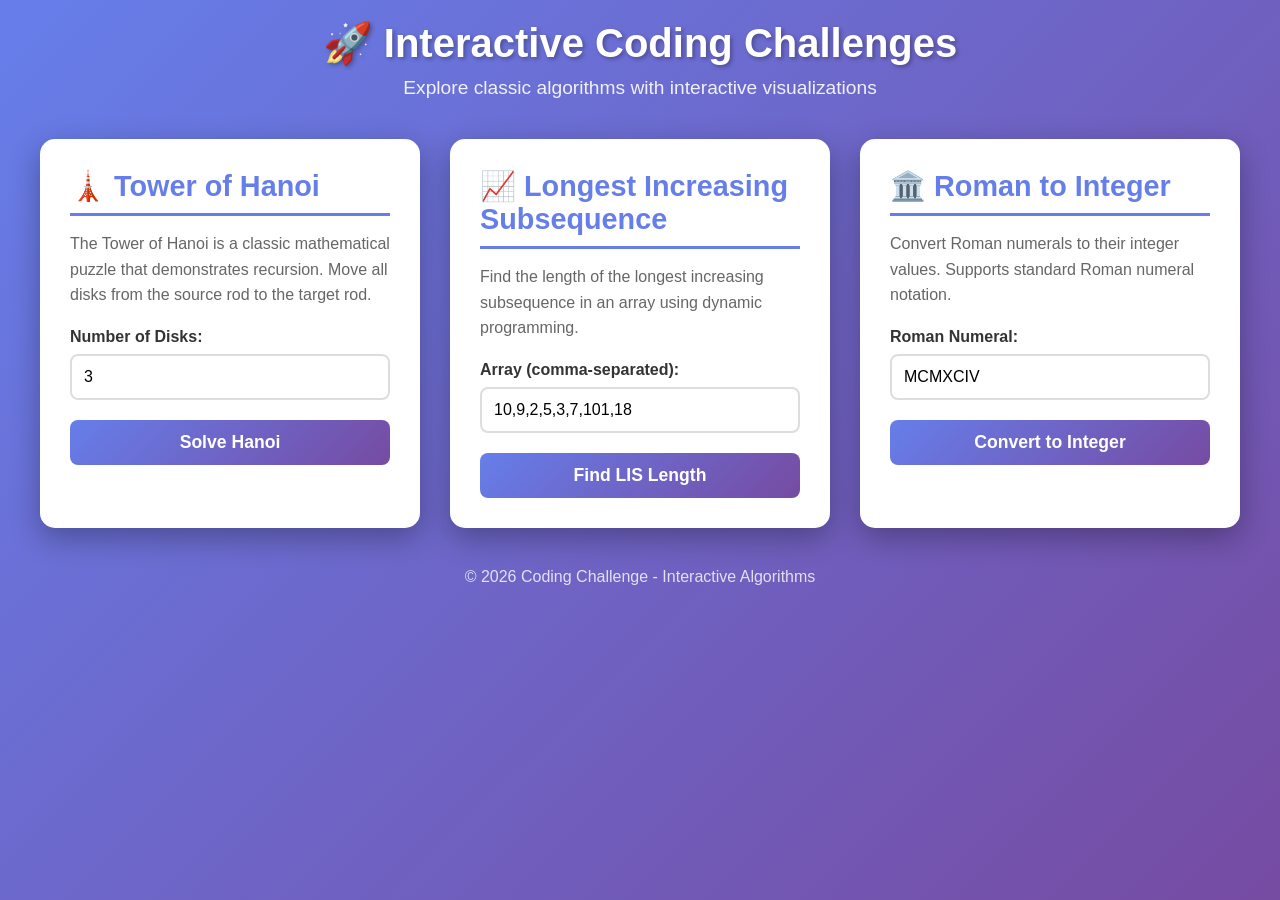
==== commit 8efd6bc6: "Convert Python coding challenges to interactive website - Created index.html with responsive design " ====
--- a/index.html
+++ b/index.html
@@ -3,444 +3,389 @@
 <head>
     <meta charset="UTF-8">
     <meta name="viewport" content="width=device-width, initial-scale=1.0">
-    <title>The Invisible Edit | A Multimodal Project</title>
-    <link rel="stylesheet" href="styles.css">
-    <link rel="preconnect" href="https://fonts.googleapis.com">
-    <link rel="preconnect" href="https://fonts.gstatic.com" crossorigin>
-    <link href="https://fonts.googleapis.com/css2?family=Playfair+Display:wght@400;600;700&family=Inter:wght@300;400;500;600&family=Amiri:wght@400;700&display=swap" rel="stylesheet">
+    <title>Coding Challenge - Interactive Algorithms</title>
+    <style>
+        * {
+            margin: 0;
+            padding: 0;
+            box-sizing: border-box;
+        }
+
+        body {
+            font-family: 'Segoe UI', Tahoma, Geneva, Verdana, sans-serif;
+            background: linear-gradient(135deg, #667eea 0%, #764ba2 100%);
+            min-height: 100vh;
+            padding: 20px;
+        }
+
+        .container {
+            max-width: 1200px;
+            margin: 0 auto;
+        }
+
+        header {
+            text-align: center;
+            color: white;
+            margin-bottom: 40px;
+        }
+
+        header h1 {
+            font-size: 2.5em;
+            margin-bottom: 10px;
+            text-shadow: 2px 2px 4px rgba(0, 0, 0, 0.3);
+        }
+
+        header p {
+            font-size: 1.2em;
+            opacity: 0.9;
+        }
+
+        .algorithms {
+            display: grid;
+            grid-template-columns: repeat(auto-fit, minmax(350px, 1fr));
+            gap: 30px;
+            margin-bottom: 30px;
+        }
+
+        .algorithm-card {
+            background: white;
+            border-radius: 15px;
+            padding: 30px;
+            box-shadow: 0 10px 30px rgba(0, 0, 0, 0.3);
+            transition: transform 0.3s ease, box-shadow 0.3s ease;
+        }
+
+        .algorithm-card:hover {
+            transform: translateY(-5px);
+            box-shadow: 0 15px 40px rgba(0, 0, 0, 0.4);
+        }
+
+        .algorithm-card h2 {
+            color: #667eea;
+            margin-bottom: 15px;
+            font-size: 1.8em;
+            border-bottom: 3px solid #667eea;
+            padding-bottom: 10px;
+        }
+
+        .algorithm-card p {
+            color: #666;
+            margin-bottom: 20px;
+            line-height: 1.6;
+        }
+
+        .input-group {
+            margin-bottom: 20px;
+        }
+
+        .input-group label {
+            display: block;
+            margin-bottom: 8px;
+            color: #333;
+            font-weight: 600;
+        }
+
+        .input-group input {
+            width: 100%;
+            padding: 12px;
+            border: 2px solid #ddd;
+            border-radius: 8px;
+            font-size: 1em;
+            transition: border-color 0.3s ease;
+        }
+
+        .input-group input:focus {
+            outline: none;
+            border-color: #667eea;
+        }
+
+        button {
+            width: 100%;
+            padding: 12px 24px;
+            background: linear-gradient(135deg, #667eea 0%, #764ba2 100%);
+            color: white;
+            border: none;
+            border-radius: 8px;
+            font-size: 1.1em;
+            font-weight: 600;
+            cursor: pointer;
+            transition: transform 0.2s ease, box-shadow 0.2s ease;
+        }
+
+        button:hover {
+            transform: scale(1.02);
+            box-shadow: 0 5px 15px rgba(102, 126, 234, 0.4);
+        }
+
+        button:active {
+            transform: scale(0.98);
+        }
+
+        .result {
+            margin-top: 20px;
+            padding: 15px;
+            background: #f8f9fa;
+            border-radius: 8px;
+            border-left: 4px solid #667eea;
+            display: none;
+        }
+
+        .result.show {
+            display: block;
+            animation: slideIn 0.3s ease;
+        }
+
+        @keyframes slideIn {
+            from {
+                opacity: 0;
+                transform: translateY(-10px);
+            }
+            to {
+                opacity: 1;
+                transform: translateY(0);
+            }
+        }
+
+        .result h3 {
+            color: #667eea;
+            margin-bottom: 10px;
+            font-size: 1.2em;
+        }
+
+        .result pre {
+            background: white;
+            padding: 15px;
+            border-radius: 5px;
+            overflow-x: auto;
+            color: #333;
+            line-height: 1.6;
+            white-space: pre-wrap;
+            word-wrap: break-word;
+        }
+
+        .result .value {
+            font-size: 1.5em;
+            font-weight: bold;
+            color: #667eea;
+        }
+
+        footer {
+            text-align: center;
+            color: white;
+            margin-top: 40px;
+            opacity: 0.8;
+        }
+
+        .error {
+            color: #e74c3c;
+            margin-top: 10px;
+            font-weight: 600;
+        }
+    </style>
 </head>
 <body>
-    <!-- Navigation -->
-    <nav class="navbar">
-        <div class="nav-container">
-            <a href="#" class="nav-logo">The Invisible Edit</a>
-            <ul class="nav-links">
-                <li><a href="#video">Watch</a></li>
-                <li><a href="#concepts">Key Concepts</a></li>
-                <li><a href="#framework">Framework</a></li>
-                <li><a href="#share">Share Your Story</a></li>
-            </ul>
-        </div>
-    </nav>
-
-    <!-- Hero Section -->
-    <header class="hero">
-        <div class="hero-overlay"></div>
-        <div class="hero-content">
-            <p class="hero-subtitle">A Multimodal Project</p>
-            <h1 class="hero-title">The Invisible Edit</h1>
-            <p class="hero-description">
-                Revealing the hidden emotional and cognitive labor multilingual students perform
-                to make their linguistic identity "enough" for Western academic standards.
-            </p>
-            <div class="hero-quote">
-                <p class="arabic-text">كل يوم، نحذف أنفسنا</p>
-                <p class="quote-translation">"Every day, we delete ourselves"</p>
+    <div class="container">
+        <header>
+            <h1>🚀 Interactive Coding Challenges</h1>
+            <p>Explore classic algorithms with interactive visualizations</p>
+        </header>
+
+        <div class="algorithms">
+            <!-- Tower of Hanoi -->
+            <div class="algorithm-card">
+                <h2>🗼 Tower of Hanoi</h2>
+                <p>The Tower of Hanoi is a classic mathematical puzzle that demonstrates recursion. Move all disks from the source rod to the target rod.</p>
+
+                <div class="input-group">
+                    <label for="hanoi-disks">Number of Disks:</label>
+                    <input type="number" id="hanoi-disks" min="1" max="10" value="3" placeholder="Enter number of disks (1-10)">
+                </div>
+
+                <button onclick="solveHanoi()">Solve Hanoi</button>
+
+                <div id="hanoi-result" class="result">
+                    <h3>Solution Steps:</h3>
+                    <pre id="hanoi-output"></pre>
+                </div>
             </div>
-            <a href="#video" class="cta-button">Watch the Documentary</a>
-        </div>
-        <div class="scroll-indicator">
-            <span></span>
-        </div>
-    </header>
-
-    <!-- Problem Statement -->
-    <section class="problem-section">
-        <div class="container">
-            <div class="problem-content">
-                <h2>The Hidden Labor</h2>
-                <p class="lead">
-                    Every day at CMU-Q, multilingual students engage in invisible labor before hitting "send" on emails to professors.
-                </p>
-                <div class="problem-grid">
-                    <div class="problem-item">
-                        <div class="problem-icon">✎</div>
-                        <p>They delete their authentic voice and replace it with something safer, more "academic."</p>
-                    </div>
-                    <div class="problem-item">
-                        <div class="problem-icon">⟷</div>
-                        <p>Mid-sentence, a WhatsApp message from home pulls them into Arabic, then back to English.</p>
-                    </div>
-                    <div class="problem-item">
-                        <div class="problem-icon">⚙</div>
-                        <p>They open ChatGPT to transform their natural expression into what they imagine professors expect.</p>
-                    </div>
-                    <div class="problem-item">
-                        <div class="problem-icon">∞</div>
-                        <p>They continue switching between languages and multiple versions of themselves, realizing they are not "enough" in either context.</p>
-                    </div>
+
+            <!-- Longest Increasing Subsequence -->
+            <div class="algorithm-card">
+                <h2>📈 Longest Increasing Subsequence</h2>
+                <p>Find the length of the longest increasing subsequence in an array using dynamic programming.</p>
+
+                <div class="input-group">
+                    <label for="lis-array">Array (comma-separated):</label>
+                    <input type="text" id="lis-array" placeholder="e.g., 10,9,2,5,3,7,101,18" value="10,9,2,5,3,7,101,18">
+                </div>
+
+                <button onclick="solveLIS()">Find LIS Length</button>
+
+                <div id="lis-result" class="result">
+                    <h3>Result:</h3>
+                    <p>Length of LIS: <span id="lis-output" class="value"></span></p>
+                    <p id="lis-array-display"></p>
+                </div>
+            </div>
+
+            <!-- Roman to Integer -->
+            <div class="algorithm-card">
+                <h2>🏛️ Roman to Integer</h2>
+                <p>Convert Roman numerals to their integer values. Supports standard Roman numeral notation.</p>
+
+                <div class="input-group">
+                    <label for="roman-input">Roman Numeral:</label>
+                    <input type="text" id="roman-input" placeholder="e.g., MCMXCIV" value="MCMXCIV" style="text-transform: uppercase;">
+                </div>
+
+                <button onclick="solveRoman()">Convert to Integer</button>
+
+                <div id="roman-result" class="result">
+                    <h3>Result:</h3>
+                    <p><span id="roman-input-display"></span> = <span id="roman-output" class="value"></span></p>
                 </div>
             </div>
         </div>
-    </section>
-
-    <!-- Video Section -->
-    <section id="video" class="video-section">
-        <div class="container">
-            <div class="section-header">
-                <h2>Watch: The Invisible Edit</h2>
-                <p>A 6-minute screen recording documenting the moment-by-moment reality of composing a simple email.</p>
-            </div>
-            <div class="video-container">
-                <div class="video-wrapper">
-                    <!-- Video embed placeholder - replace src with actual video -->
-                    <div class="video-placeholder">
-                        <video id="main-video" controls poster="video-poster.jpg">
-                            <source src="the-invisible-edit.mp4" type="video/mp4">
-                            <!-- Add additional source formats for browser compatibility -->
-                            <source src="the-invisible-edit.webm" type="video/webm">
-                            Your browser does not support the video tag.
-                        </video>
-                        <div class="video-overlay-text">
-                            <p>Place your video file here</p>
-                            <span>the-invisible-edit.mp4</span>
-                        </div>
-                    </div>
-                </div>
-                <div class="video-scenes">
-                    <h3>Four Scenes of Identity Negotiation</h3>
-                    <div class="scenes-grid">
-                        <div class="scene">
-                            <span class="scene-number">01</span>
-                            <h4>The Deletion</h4>
-                            <p>A blank document. Natural typing, hesitation, then deletion. The autobiographical self being rejected.</p>
-                        </div>
-                        <div class="scene">
-                            <span class="scene-number">02</span>
-                            <h4>The Split</h4>
-                            <p>Google Translate, Word document, WhatsApp. "Mama's" Arabic message triggers an instant keyboard switch.</p>
-                        </div>
-                        <div class="scene">
-                            <span class="scene-number">03</span>
-                            <h4>The Correction</h4>
-                            <p>Grammarly underlines. Accept changes. Progressive standardization erases cultural identity.</p>
-                        </div>
-                        <div class="scene">
-                            <span class="scene-number">04</span>
-                            <h4>The Reclamation</h4>
-                            <p>After clicking "send," loud Khaleeji music. Reclaiming the autobiographical self.</p>
-                        </div>
-                    </div>
-                </div>
-            </div>
-        </div>
-    </section>
-
-    <!-- Key Concepts Section -->
-    <section id="concepts" class="concepts-section">
-        <div class="container">
-            <div class="section-header">
-                <h2>Key Concepts</h2>
-                <p>Understanding the theoretical framework behind the invisible edit</p>
-            </div>
-            <div class="concepts-grid">
-                <div class="concept-card">
-                    <div class="concept-header">
-                        <h3>Chronotopes</h3>
-                        <span class="concept-author">Blommaert, 2015</span>
-                    </div>
-                    <p>
-                        Distinct spatiotemporal frames that carry different norms, expectations, linguistic
-                        repertoires and forms of identities. Students navigate daily between home and university,
-                        each demanding different linguistic performances.
-                    </p>
-                    <blockquote>
-                        "Chronotopes invoke orders of indexicality valid in a specific timespace frame."
-                    </blockquote>
-                </div>
-
-                <div class="concept-card">
-                    <div class="concept-header">
-                        <h3>Enoughness</h3>
-                        <span class="concept-author">Blommaert & Varis, 2015</span>
-                    </div>
-                    <p>
-                        The socially constructed standard that students constantly calibrate against.
-                        Is their English "enough"? Their formality "enough"? Have they sufficiently
-                        erased markers of their autobiographical selves?
-                    </p>
-                    <blockquote>
-                        "Enoughness functions as a moving target, always subject to institutional micro-hegemonies."
-                    </blockquote>
-                </div>
-
-                <div class="concept-card">
-                    <div class="concept-header">
-                        <h3>Autobiographical Self</h3>
-                        <span class="concept-author">Ivanič, 1998</span>
-                    </div>
-                    <p>
-                        The writer's sense of their roots, the identity they bring to writing based on
-                        their life history. Students face constant pressure to suppress this self in favor
-                        of constructing a "discoursal self" conforming to academic standards.
-                    </p>
-                    <blockquote>
-                        "Writing is an act of identity in which people align themselves with socio-culturally shaped possibilities for self-hood."
-                    </blockquote>
-                </div>
-
-                <div class="concept-card">
-                    <div class="concept-header">
-                        <h3>Discoursal Self</h3>
-                        <span class="concept-author">Ivanič, 1998</span>
-                    </div>
-                    <p>
-                        The identity a writer constructs through discourse features. Writers construct
-                        discoursal selves "not out of an infinite range of possibilities, but out of
-                        the possibilities for self-hood which are supported by the socio-cultural and institutional context."
-                    </p>
-                    <blockquote>
-                        "The writer-as-performer attempting to create a writer-as-character recognizable to institutional gatekeepers."
-                    </blockquote>
-                </div>
-
-                <div class="concept-card">
-                    <div class="concept-header">
-                        <h3>Linguistic Shame</h3>
-                        <span class="concept-author">Hillman, 2022</span>
-                    </div>
-                    <p>
-                        The painful experience of feeling culturally inauthentic as speakers internalize
-                        institutional judgments about their linguistic inadequacy. What begins as external
-                        correction becomes internal self-censorship.
-                    </p>
-                    <blockquote>
-                        "Students internalize this judgment: their natural expression is wrong, their cultural markers are mistakes."
-                    </blockquote>
-                </div>
-
-                <div class="concept-card">
-                    <div class="concept-header">
-                        <h3>AI & Linguistic Homogeneity</h3>
-                        <span class="concept-author">Crawford, 2021</span>
-                    </div>
-                    <p>
-                        How AI systems like Grammarly and ChatGPT treat linguistic diversity as deviation
-                        rather than difference. Technology appears neutral but embeds institutional power,
-                        defining what counts as acceptable English.
-                    </p>
-                    <blockquote>
-                        "Systematically flagging cultural markers as mistakes."
-                    </blockquote>
-                </div>
-            </div>
-        </div>
-    </section>
-
-    <!-- Theoretical Framework -->
-    <section id="framework" class="framework-section">
-        <div class="container">
-            <div class="framework-content">
-                <div class="section-header">
-                    <h2>Why This Matters</h2>
-                </div>
-                <div class="framework-points">
-                    <div class="framework-point">
-                        <h3>Beyond "Ordinary Formality"</h3>
-                        <p>
-                            Some may argue this experience reflects ordinary formality—that everyone performs
-                            when addressing authority. Yet formality involves adjusting tone while the
-                            autobiographical self remains intact. What this project documents is different:
-                            the systematic suppression of the autobiographical self to construct a discoursal
-                            self acceptable to institutional gatekeepers.
-                        </p>
-                    </div>
-                    <div class="framework-point">
-                        <h3>From Personal Failure to Structural Challenge</h3>
-                        <p>
-                            This community-wide pressure to perform "perfect Academic English" leads students
-                            to violently self-censor their authentic voices, yet the labor remains hidden,
-                            internalized as personal failure rather than recognized as a structural challenge
-                            created by English-medium instruction policies.
-                        </p>
-                    </div>
-                    <div class="framework-point">
-                        <h3>Making the Invisible Visible</h3>
-                        <p>
-                            Professors see only the final, "appropriate" email. They cannot see the fifteen
-                            minutes of deletion, the anxiety of word choice, the cultural markers systematically
-                            removed. Saying "students suppress their authentic voice" is easy to dismiss;
-                            watching someone select all, pause, and delete is not.
-                        </p>
-                    </div>
-                </div>
-            </div>
-        </div>
-    </section>
-
-    <!-- Submission Form Section -->
-    <section id="share" class="share-section">
-        <div class="container">
-            <div class="section-header light">
-                <h2>Share Your Story</h2>
-                <p>Your experience matters. Submit anonymously and help build collective understanding.</p>
-            </div>
-            <div class="form-container">
-                <form id="story-form" class="story-form">
-                    <div class="form-intro">
-                        <p>
-                            Many experience linguistic self-censorship as personal inadequacy—"my English isn't
-                            good enough"—rather than recognizing it as a structural condition shared across the
-                            community. By sharing, you help move from isolated shame to collective understanding.
-                        </p>
-                    </div>
-
-                    <div class="form-group">
-                        <label for="experience-type">What type of experience would you like to share?</label>
-                        <select id="experience-type" name="experience-type" required>
-                            <option value="">Select an option...</option>
-                            <option value="email">Email composition struggles</option>
-                            <option value="code-switching">Code-switching moments</option>
-                            <option value="ai-tools">Experience with AI writing tools</option>
-                            <option value="grammarly">Grammarly/spell-check corrections</option>
-                            <option value="self-censorship">Self-censorship in academic writing</option>
-                            <option value="identity">Identity negotiation</option>
-                            <option value="other">Other</option>
-                        </select>
-                    </div>
-
-                    <div class="form-group">
-                        <label for="story">Tell us about your experience</label>
-                        <textarea id="story" name="story" rows="6"
-                            placeholder="Describe a moment when you felt the tension between your authentic voice and academic expectations. What were you writing? What did you delete or change? How did it make you feel?"
-                            required></textarea>
-                        <span class="char-count"><span id="char-count">0</span> / 2000 characters</span>
-                    </div>
-
-                    <div class="form-group">
-                        <label for="feelings">How did this experience make you feel?</label>
-                        <div class="checkbox-group">
-                            <label class="checkbox-label">
-                                <input type="checkbox" name="feelings" value="frustrated">
-                                <span>Frustrated</span>
-                            </label>
-                            <label class="checkbox-label">
-                                <input type="checkbox" name="feelings" value="inadequate">
-                                <span>Inadequate</span>
-                            </label>
-                            <label class="checkbox-label">
-                                <input type="checkbox" name="feelings" value="invisible">
-                                <span>Invisible</span>
-                            </label>
-                            <label class="checkbox-label">
-                                <input type="checkbox" name="feelings" value="exhausted">
-                                <span>Exhausted</span>
-                            </label>
-                            <label class="checkbox-label">
-                                <input type="checkbox" name="feelings" value="conflicted">
-                                <span>Conflicted about identity</span>
-                            </label>
-                            <label class="checkbox-label">
-                                <input type="checkbox" name="feelings" value="validated">
-                                <span>Validated (after learning this is shared)</span>
-                            </label>
-                        </div>
-                    </div>
-
-                    <div class="form-group">
-                        <label for="languages">What languages do you navigate between?</label>
-                        <input type="text" id="languages" name="languages"
-                            placeholder="e.g., Arabic, English, Hindi, Urdu...">
-                    </div>
-
-                    <div class="form-group">
-                        <label for="message">Is there anything you wish faculty understood about this experience?</label>
-                        <textarea id="message" name="message" rows="4"
-                            placeholder="What would you want professors to know about the process behind your 'polished' emails?"></textarea>
-                    </div>
-
-                    <div class="form-group consent">
-                        <label class="checkbox-label">
-                            <input type="checkbox" id="consent" name="consent" required>
-                            <span>I understand this submission is anonymous and may be used (without identifying information) to support collective awareness about linguistic identity challenges.</span>
-                        </label>
-                    </div>
-
-                    <button type="submit" class="submit-button">
-                        <span>Share Anonymously</span>
-                        <svg viewBox="0 0 24 24" width="20" height="20">
-                            <path fill="currentColor" d="M2.01 21L23 12 2.01 3 2 10l15 2-15 2z"/>
-                        </svg>
-                    </button>
-                </form>
-
-                <div id="success-message" class="success-message hidden">
-                    <div class="success-icon">✓</div>
-                    <h3>Thank you for sharing</h3>
-                    <p>Your story helps build collective understanding. You are not alone in this experience.</p>
-                    <p class="arabic-success">شكراً لمشاركتك</p>
-                    <button onclick="resetForm()" class="reset-button">Share Another Story</button>
-                </div>
-            </div>
-        </div>
-    </section>
-
-    <!-- Statistics/Impact Section -->
-    <section class="impact-section">
-        <div class="container">
-            <div class="impact-grid">
-                <div class="impact-item">
-                    <span class="impact-number" data-count="15">0</span>
-                    <span class="impact-unit">minutes</span>
-                    <p>Average time spent editing a "simple" email</p>
-                </div>
-                <div class="impact-item">
-                    <span class="impact-number" data-count="73">0</span>
-                    <span class="impact-unit">%</span>
-                    <p>Of multilingual students report self-censoring daily</p>
-                </div>
-                <div class="impact-item">
-                    <span class="impact-number" data-count="5">0</span>
-                    <span class="impact-unit">+</span>
-                    <p>Identity shifts per communication</p>
-                </div>
-            </div>
-        </div>
-    </section>
-
-    <!-- References Section -->
-    <section class="references-section">
-        <div class="container">
-            <h2>References</h2>
-            <div class="references-list">
-                <div class="reference">
-                    <p>Blommaert, J. (2015). Chronotopic identities (Tilburg Papers in Culture Studies No. 144). Tilburg University.</p>
-                </div>
-                <div class="reference">
-                    <p>Blommaert, J., & Varis, P. (2015). Enoughness, accent and light communities: Essays on contemporary identities. <em>Tilburg Papers in Culture Studies, 139</em>, 1–67.</p>
-                </div>
-                <div class="reference">
-                    <p>Crawford, K. (2021). <em>The Atlas of AI: Power, politics, and the planetary costs of artificial intelligence</em>. Yale University Press.</p>
-                </div>
-                <div class="reference">
-                    <p>Hillman, S. (2022). Navigating identity and belonging as international branch campus students: The role of linguistic shame. In S. Hopkyns & W. Zoghbor (Eds.), <em>Linguistic identities in the Arab Gulf States: Waves of change</em> (pp. 215–230). Routledge.</p>
-                </div>
-                <div class="reference">
-                    <p>Ivanič, R. (1998). <em>Writing and Identity: The discoursal construction of identity in academic writing</em>. John Benjamins Publishing Company.</p>
-                </div>
-            </div>
-        </div>
-    </section>
-
-    <!-- Footer -->
-    <footer class="footer">
-        <div class="container">
-            <div class="footer-content">
-                <div class="footer-quote">
-                    <p>"Every time people write, they reaffirm or contest the patterns of privileging among subject positions sustained by relations of power in institutions."</p>
-                    <span>— Roz Ivanič</span>
-                </div>
-                <div class="footer-message">
-                    <p>The invisible must become visible before it can become valued.</p>
-                </div>
-                <div class="footer-info">
-                    <p>A Multimodal Project | CMU-Q</p>
-                    <p class="footer-arabic">التحرير الخفي</p>
-                </div>
-            </div>
-        </div>
-    </footer>
-
-    <script src="script.js"></script>
+
+        <footer>
+            <p>&copy; 2026 Coding Challenge - Interactive Algorithms</p>
+        </footer>
+    </div>
+
+    <script>
+        // Tower of Hanoi Algorithm
+        function hanoi(n, source, target, auxiliary, moves) {
+            if (n === 1) {
+                moves.push(`Move disk 1 from ${source} to ${target}`);
+                return;
+            }
+
+            // Move n-1 disks from source to auxiliary using target as helper
+            hanoi(n - 1, source, auxiliary, target, moves);
+
+            // Move the nth disk from source to target
+            moves.push(`Move disk ${n} from ${source} to ${target}`);
+
+            // Move n-1 disks from auxiliary to target using source as helper
+            hanoi(n - 1, auxiliary, target, source, moves);
+        }
+
+        function solveHanoi() {
+            const disks = parseInt(document.getElementById('hanoi-disks').value);
+            const resultDiv = document.getElementById('hanoi-result');
+            const outputPre = document.getElementById('hanoi-output');
+
+            if (isNaN(disks) || disks < 1 || disks > 10) {
+                outputPre.innerHTML = '<span class="error">Please enter a valid number between 1 and 10</span>';
+                resultDiv.classList.add('show');
+                return;
+            }
+
+            const moves = [];
+            hanoi(disks, 'A', 'C', 'B', moves);
+
+            outputPre.textContent = moves.join('\n');
+            resultDiv.classList.add('show');
+        }
+
+        // Longest Increasing Subsequence Algorithm
+        function LIS(arr) {
+            const n = arr.length;
+            const dp = new Array(n).fill(1);
+
+            for (let i = 0; i < n; i++) {
+                for (let j = 0; j < i; j++) {
+                    if (arr[j] < arr[i]) {
+                        dp[i] = Math.max(dp[i], dp[j] + 1);
+                    }
+                }
+            }
+
+            return Math.max(...dp);
+        }
+
+        function solveLIS() {
+            const input = document.getElementById('lis-array').value;
+            const resultDiv = document.getElementById('lis-result');
+            const outputSpan = document.getElementById('lis-output');
+            const arrayDisplay = document.getElementById('lis-array-display');
+
+            try {
+                const arr = input.split(',').map(num => parseInt(num.trim()));
+
+                if (arr.some(isNaN) || arr.length === 0) {
+                    throw new Error('Invalid input');
+                }
+
+                const result = LIS(arr);
+
+                outputSpan.textContent = result;
+                arrayDisplay.innerHTML = `<strong>Input Array:</strong> [${arr.join(', ')}]`;
+                resultDiv.classList.add('show');
+            } catch (error) {
+                outputSpan.innerHTML = '<span class="error">Please enter valid comma-separated numbers</span>';
+                arrayDisplay.textContent = '';
+                resultDiv.classList.add('show');
+            }
+        }
+
+        // Roman to Integer Algorithm
+        function romanToInt(s) {
+            const romanMap = {
+                'I': 1, 'V': 5, 'X': 10, 'L': 50,
+                'C': 100, 'D': 500, 'M': 1000
+            };
+
+            let total = 0;
+            let prevValue = 0;
+
+            for (let i = s.length - 1; i >= 0; i--) {
+                const value = romanMap[s[i]];
+                if (value < prevValue) {
+                    total -= value;
+                } else {
+                    total += value;
+                }
+                prevValue = value;
+            }
+
+            return total;
+        }
+
+        function solveRoman() {
+            const input = document.getElementById('roman-input').value.toUpperCase().trim();
+            const resultDiv = document.getElementById('roman-result');
+            const outputSpan = document.getElementById('roman-output');
+            const inputDisplay = document.getElementById('roman-input-display');
+
+            const validRomanChars = /^[IVXLCDM]+$/;
+
+            if (!input || !validRomanChars.test(input)) {
+                outputSpan.innerHTML = '<span class="error">Please enter a valid Roman numeral</span>';
+                inputDisplay.textContent = '';
+                resultDiv.classList.add('show');
+                return;
+            }
+
+            const result = romanToInt(input);
+
+            outputSpan.textContent = result;
+            inputDisplay.textContent = input;
+            resultDiv.classList.add('show');
+        }
+
+        // Allow Enter key to trigger calculations
+        document.getElementById('hanoi-disks').addEventListener('keypress', function(e) {
+            if (e.key === 'Enter') solveHanoi();
+        });
+
+        document.getElementById('lis-array').addEventListener('keypress', function(e) {
+            if (e.key === 'Enter') solveLIS();
+        });
+
+        document.getElementById('roman-input').addEventListener('keypress', function(e) {
+            if (e.key === 'Enter') solveRoman();
+        });
+    </script>
 </body>
 </html>
